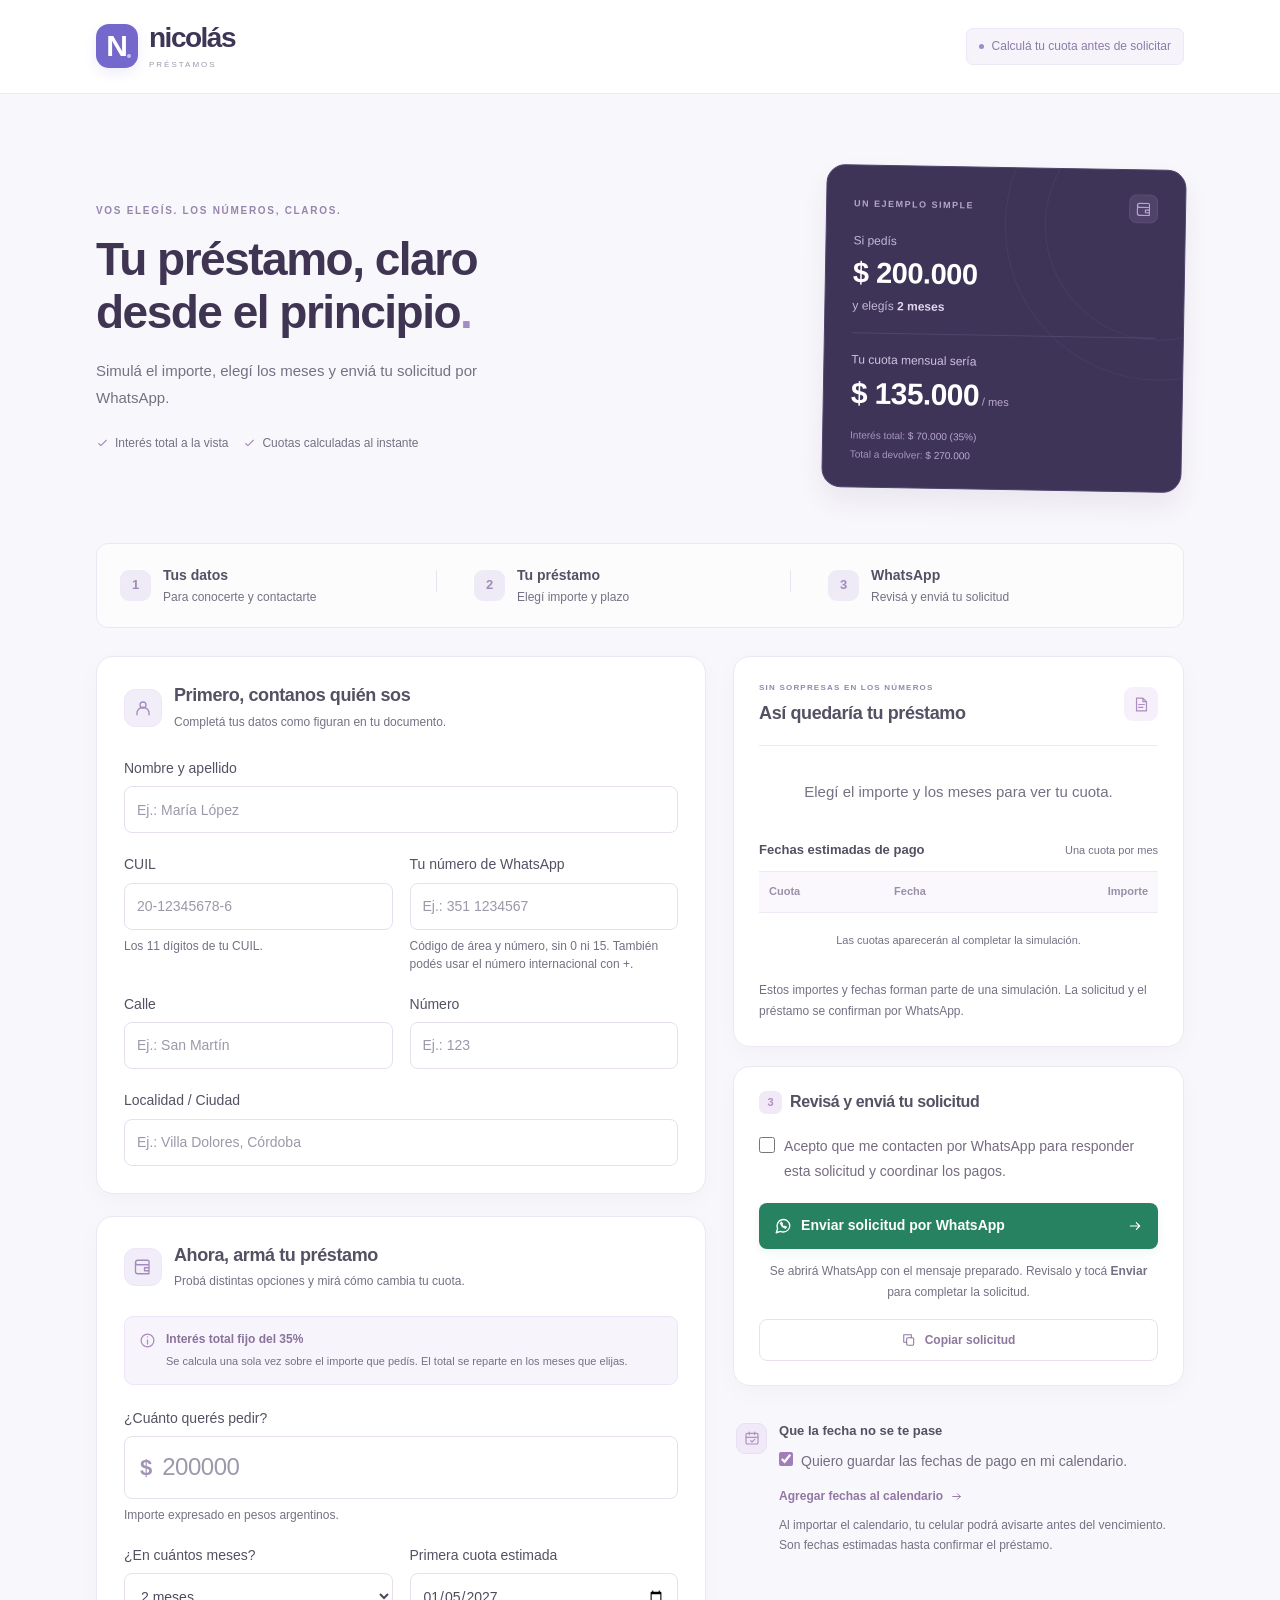
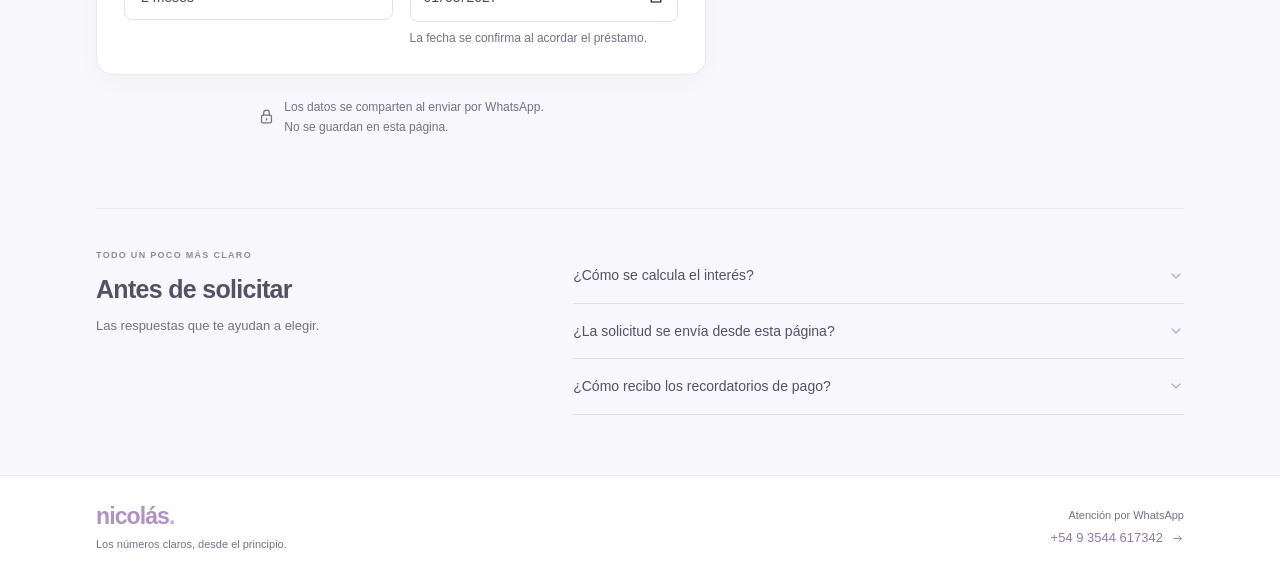
==== docs/index.html @ 1e7a9aac "Change client loan request interest to 35 percent total" ====
<!doctype html>
<html lang="es-AR">
<head>
  <meta charset="utf-8">
  <meta name="viewport" content="width=device-width, initial-scale=1">
  <meta name="theme-color" content="#282344">
  <meta name="description" content="Simulá tu préstamo con Nicolás. Conocé el importe de tus cuotas y prepará tu solicitud por WhatsApp.">
  <title>Solicitá tu préstamo · Nicolás</title>
  <link rel="icon" href="data:image/svg+xml,%3Csvg xmlns='http://www.w3.org/2000/svg' viewBox='0 0 64 64'%3E%3Crect width='64' height='64' rx='18' fill='%236960df'/%3E%3Ctext x='32' y='45' text-anchor='middle' font-family='Arial' font-size='43' font-weight='700' fill='white'%3EN%3C/text%3E%3C/svg%3E">
  <style data-loan-styles>
@charset "UTF-8";
:root{--ink:#302e44;--muted:#747184;--primary:#7266c7;--primary-dark:#6053b5;--purple-soft:#f0edf9;--border:#ebe8f1;--surface:#fff;--bg:#f8f7fb;--green:#278262;--green-dark:#1f7053;--green-soft:#eef7f2;--error:#b74c61;--radius:17px;--shadow:0 7px 24px #3f305207}
*{box-sizing:border-box}html{scroll-behavior:smooth}body{margin:0;color:var(--ink);background:var(--bg);font-family:Inter,-apple-system,BlinkMacSystemFont,"Segoe UI",sans-serif;font-size:15px;line-height:1.6;-webkit-font-smoothing:antialiased}button,input,select{font:inherit}a{color:inherit;text-decoration:none}button{cursor:pointer;color:inherit}button:disabled{cursor:not-allowed;opacity:.5}button,a,input,select{-webkit-tap-highlight-color:transparent}button:focus-visible,a:focus-visible,input:focus-visible,select:focus-visible,summary:focus-visible{outline:3px solid #a99ade;outline-offset:4px}input,select,button{outline:none}h1,h2,h3,p{margin:0}h1,h2,h3{line-height:1.3}svg.icon{width:20px;height:20px;fill:none;stroke:currentColor;stroke-width:1.75;stroke-linecap:round;stroke-linejoin:round;flex-shrink:0;vertical-align:middle}.icon-definitions{position:absolute;width:0;height:0;overflow:hidden}[hidden]{display:none!important}.skip-link{position:fixed;z-index:100;left:16px;top:-80px;background:#fff;border:1px solid var(--border);border-radius:9px;padding:11px 18px;box-shadow:var(--shadow)}.skip-link:focus{top:16px}
.site-header{border-bottom:1px solid #eeebf4;background:#fff}.header-inner{max-width:1160px;margin:auto;padding:23px 36px;display:flex;align-items:center;justify-content:space-between;gap:20px}.brand{display:flex;align-items:center;gap:11px}.brand-mark{display:grid;place-items:center;position:relative;width:42px;height:44px;background:#7568cc;border-radius:13px;font-size:30px;font-weight:750;line-height:1;color:#fff;letter-spacing:-2px;padding-right:2px;box-shadow:0 5px 12px #7568cc1f}.brand-mark>span{position:absolute;right:7px;bottom:10px;width:4px;height:4px;background:#c7c0f3;border-radius:50%}.brand-name{font-size:28px;font-weight:730;letter-spacing:-1.5px;line-height:1.1;color:#3e3656}.brand-name>span{display:block;font-size:8px;letter-spacing:2px;font-weight:500;color:#a096ae;margin-top:7px}.header-badge{display:flex;align-items:center;gap:8px;color:#8b7ca7;font-size:12px;padding:8px 12px;border-radius:7px;background:#f6f3fb;border:1px solid #eee8f6}.badge-dot{display:block;width:5px;height:5px;background:#a18bc6;border-radius:50%}.page-shell{max-width:1160px;padding:0 36px;margin:auto}.hero{display:grid;grid-template-columns:minmax(0,1.2fr) minmax(0,.8fr);align-items:center;gap:70px;padding:64px 0 48px}.eyebrow{display:block;font-size:10px;letter-spacing:1.7px;font-weight:650;color:#9685ad}.hero h1{font-size:43px;font-weight:650;line-height:1.15;letter-spacing:-1.5px;margin:14px 0 18px;color:#3f3553}.hero h1>span{color:#a48ac7}.hero-copy>p{font-size:15px;line-height:1.8;color:#8b7d98;max-width:430px}.hero-note{display:flex;flex-wrap:wrap;gap:15px;margin-top:23px}.hero-note>span{display:flex;align-items:center;gap:6px;font-size:11px;color:#9b8bab}.hero-note .icon{width:13px;height:13px;color:#a68cbb;stroke-width:2}.example-card{position:relative;overflow:hidden;isolation:isolate;background:#3d3458;border:1px solid #50436e;border-radius:19px;padding:24px 27px;color:#fff;box-shadow:0 14px 26px #4f386b14;transform:rotate(1deg)}.example-top{display:flex;justify-content:space-between;align-items:center;margin-bottom:13px}.example-label{font-size:9px;letter-spacing:1.5px;color:#b6a6cc;font-weight:550}.example-icon{display:grid;place-items:center;width:29px;height:29px;background:#6f5d8a5c;border:1px solid #a68db126;border-radius:8px;color:#b9a2d1}.example-icon .icon{width:16px;height:16px}.example-amount>span{display:block;font-size:12px;color:#c5b9d6}.example-amount>strong{display:block;font-size:29px;letter-spacing:-.5px;font-weight:600;line-height:1.3;margin:4px 0}.example-amount b{font-weight:550;color:#e2d7ed}.example-divider{height:1px;background:#b197ce2b;margin:17px 0}.example-result>span{font-size:12px;color:#d1c3df;display:block}.example-result>strong{display:block;font-size:30px;letter-spacing:-.6px;font-weight:650;line-height:1.4;margin:3px 0 13px}.example-result>strong>span{font-size:11px;font-weight:400;letter-spacing:0;color:#bca9d0}.example-bottom{display:flex;flex-direction:column;gap:3px;font-size:10px;color:#a995c0}.example-bottom b{font-weight:500;color:#baa7d0}.example-orbit{position:absolute;border:1px solid #9173af20;border-radius:50%;z-index:-1;width:230px;height:230px;right:-90px;top:-60px}.example-orbit.orbit-two{width:310px;height:310px;right:-130px;top:-100px}
.steps{padding:20px 23px;margin:0 0 28px;list-style:none;display:grid;grid-template-columns:repeat(3,minmax(0,1fr));gap:22px;border:1px solid var(--border);background:#ffffff9c;border-radius:12px}.steps>li{display:flex;align-items:center;gap:12px;position:relative}.step-number{display:grid;place-items:center;width:31px;height:31px;border-radius:9px;background:#eeebf6;color:#a18bb8;font-size:13px;font-weight:600;flex-shrink:0}.steps strong{display:block;font-size:13px;font-weight:550;color:#756581}.steps li>div>span{display:block;font-size:11px;color:#a799af;margin-top:2px}.steps>li:not(:last-child)::after{position:absolute;content:"";height:22px;width:1px;background:#e9e3ef;right:15px;top:6px}.request-layout{display:grid;grid-template-columns:minmax(0,1.15fr) minmax(0,.85fr);gap:27px;align-items:start}.form-column,.quote-column{min-width:0}.form-card,.quote-card,.send-card{background:#fff;border:1px solid var(--border);border-radius:var(--radius);padding:27px;box-shadow:var(--shadow)}.form-card{margin-bottom:22px}.card-header{display:flex;align-items:center;gap:12px;margin-bottom:25px}.section-icon{display:grid;place-items:center;width:38px;height:38px;background:#f2eef9;color:#a38bbb;border:1px solid #eee6f7;border-radius:11px;flex-shrink:0}.section-icon .icon{width:18px;height:18px}.card-header h2,.quote-heading h2,.send-heading h2{font-size:18px;font-weight:600;letter-spacing:-.4px;color:#635270}.card-header p{font-size:12px;color:#a08eac;margin-top:5px;line-height:1.6}.form-grid{display:grid;grid-template-columns:1fr 1fr;gap:20px 17px}.field{display:flex;flex-direction:column;gap:7px;min-width:0}.field-full{grid-column:1/-1}.field label{font-size:14px;font-weight:500;color:#776183}.field input:not([type=checkbox]),.field select{display:block;min-width:0;width:100%;min-height:47px;padding:11px 12px;border:1px solid #e8dfed;border-radius:8px;background:#fff;color:#65546f;font-size:14px;transition:box-shadow .15s,border-color .15s}.field input::placeholder{color:#b29bbf;font-weight:400}.field input:focus,.field select:focus{border-color:#b09bc9;box-shadow:0 0 0 3px #f5effb}.field small{font-size:11px;color:#ab94b9;line-height:1.5}.field input[type=date]{min-width:0;appearance:none;-webkit-appearance:none}.field input[type=date]::-webkit-date-and-time-value{text-align:left}.field select{padding-right:29px}.field-error{font-size:12px;line-height:1.5;color:var(--error)}.field-error:empty{display:none}.field.invalid input:not([type=checkbox]),.field.invalid select,.field.invalid .amount-input,input[aria-invalid=true]:not([type=checkbox]),select[aria-invalid=true]{border-color:#d48c9e;background:#fffcfd}.field.invalid .amount-input input{border-color:transparent}.rate-note{display:flex;gap:10px;padding:13px 14px;background:#f8f4fc;border:1px solid #eee4f7;border-radius:9px;margin-bottom:22px;color:#ac8cbe}.rate-note>.icon{width:17px;height:17px;margin-top:2px}.rate-note strong{display:block;font-size:12px;font-weight:600;color:#9a73b0}.rate-note p{font-size:11px;line-height:1.7;color:#ac8cbe;margin-top:3px}.amount-input{display:flex;align-items:center;border:1px solid #e8dfed;border-radius:8px;transition:border-color .15s,box-shadow .15s}.amount-input>span{font-size:22px;font-weight:550;color:#b095c1;padding-left:15px}.amount-input input:not([type=checkbox]){font-size:24px;font-weight:600;letter-spacing:-.5px;color:#916ba5;border:none;min-height:59px;padding-left:10px;background:transparent}.amount-input:focus-within{border-color:#b09bc9;box-shadow:0 0 0 3px #f5effb}.amount-input input:focus{box-shadow:none}.privacy-note{display:flex;justify-content:center;align-items:center;gap:9px;padding:0 14px;margin:7px 0 22px;color:#ae9ab9}.privacy-note>.icon{width:17px;height:17px}.privacy-note p{font-size:11px;line-height:1.7}.privacy-note strong{font-weight:500;color:#a28baf}
.quote-card{padding:25px;margin-bottom:19px}.quote-heading{display:flex;align-items:center;justify-content:space-between;gap:10px;padding-bottom:19px;border-bottom:1px solid #f0e9f5}.quote-heading .eyebrow{font-size:8px;letter-spacing:1.2px;margin-bottom:7px}.quote-heading h2{font-size:18px}.quote-icon{display:grid;place-items:center;width:34px;height:34px;background:#f5f0fa;color:#ad8dc2;border-radius:9px;flex-shrink:0}.quote-icon .icon{width:17px;height:17px}.calculator-result{margin:20px 0 24px}.summary-grid{display:grid;grid-template-columns:1fr 1fr;gap:15px 13px}.summary-item{min-width:0}.summary-item>span,.summary-item>small,.summary-item>dt{font-size:11px;color:#ad8fbe;display:block}.summary-item>strong,.summary-item>dd{font-size:19px;color:#8e68a5;font-weight:550;display:block;margin:4px 0 0;font-variant-numeric:tabular-nums;letter-spacing:-.3px;overflow-wrap:anywhere}.summary-total{display:flex;align-items:center;justify-content:space-between;gap:12px;padding-top:15px;margin-top:15px;border-top:1px solid #eee4f4;font-size:12px;color:#ac8dbd}.summary-total strong{font-size:20px;font-weight:600;color:#9069a7;white-space:nowrap}.installment-highlight{background:#efe8f8;border:1px solid #e7dcf2;padding:20px 18px;border-radius:11px;margin-top:18px;color:#a17ab7;text-align:center}.installment-highlight>span,.installment-highlight>small{display:block;font-size:12px;color:#a17ab7}.installment-highlight>strong{display:block;font-size:33px;line-height:1.3;letter-spacing:-1px;color:#8b60a5;margin:5px 0;font-weight:650;font-variant-numeric:tabular-nums;overflow-wrap:anywhere}.installment-highlight p{font-size:11px;color:#ad8bc1;line-height:1.7;margin-top:5px}.schedule-heading{display:flex;justify-content:space-between;align-items:center;gap:10px;margin:0 0 12px}.schedule-heading h3{font-size:12px;font-weight:550;color:#9d7ab0}.schedule-heading>span{font-size:10px;color:#b497c6;white-space:nowrap}.table-wrap{overflow-x:auto;width:100%;max-width:100%}table{width:100%;border-collapse:collapse;text-align:left;white-space:nowrap}th{font-size:10px;color:#b194c4;background:#faf7fd;font-weight:550;padding:11px 10px;border-top:1px solid #f0e8f7;border-bottom:1px solid #f0e8f7}td{font-size:12px;color:#a183b5;padding:12px 10px;border-bottom:1px solid #f1eaf8;font-variant-numeric:tabular-nums}td:last-child{font-weight:550}tbody tr:last-child td{border-bottom:0}.text-right{text-align:right}.empty-schedule{text-align:center;color:#b79dca;font-size:11px;white-space:normal;font-weight:400!important;line-height:1.7;padding:18px 10px}.note{font-size:11px;color:#b296c5;line-height:1.7}.schedule-note{margin-top:13px}.empty-result{text-align:center;padding:14px 10px;color:#b093c4}.empty-symbol{display:grid;place-items:center;width:42px;height:42px;background:#f8f2fc;color:#b294c5;margin:0 auto 11px;border-radius:12px}.empty-symbol .icon{width:19px;height:19px}.empty-result p{font-size:12px;max-width:220px;line-height:1.8;margin:auto}
.send-card{padding:24px 25px;margin-bottom:19px}.send-heading{display:flex;align-items:center;gap:8px;margin-bottom:20px}.send-heading h2{font-size:16px}.mini-step{display:grid;place-items:center;width:23px;height:23px;flex-shrink:0;border-radius:7px;background:#f1e9f8;color:#b28cc7;font-size:11px;font-weight:600}.checkbox-label{display:flex;align-items:flex-start;gap:9px;font-size:12px!important;font-weight:400!important;color:#a082b3!important;line-height:1.8;cursor:pointer}.checkbox-label input{width:16px;height:16px;min-width:16px;flex-shrink:0;accent-color:#a27dbb;margin:3px 0 0}.consent-field{margin-bottom:18px}.form-error{background:#fff1f4;border:1px solid #f0ceda;color:#b95d7b;border-radius:8px;padding:12px;font-size:12px;margin-bottom:15px;line-height:1.7}.btn{display:inline-flex;justify-content:center;align-items:center;gap:9px;min-height:46px;padding:11px 14px;border:1px solid transparent;border-radius:8px;font-size:13px;font-weight:600;line-height:1.5;transition:background .15s,border-color .15s,box-shadow .15s}.btn .icon{width:18px;height:18px;stroke-width:1.8}.btn-full{width:100%}.btn-whatsapp{background:var(--green);color:#fff;box-shadow:0 4px 10px #27826212}.btn-whatsapp:hover{background:var(--green-dark);box-shadow:0 5px 12px #27826225}.action-arrow{margin-left:auto;width:16px!important;height:16px!important}.btn-secondary{border-color:#e9dff1;background:#fff;color:#ad8ec1}.btn-secondary:hover{background:#faf5fd;border-color:#dac5e9}.copy-button{font-size:12px;min-height:39px;box-shadow:none}.copy-button .icon{width:14px;height:14px}.send-explanation{font-size:11px;color:#b196c3;line-height:1.8;text-align:center;margin:12px 5px 15px}.send-explanation strong{font-weight:550}.status-card{padding:13px 14px;background:#f1f7f3;color:#83a792;border:1px solid #e0ece4;border-radius:8px;font-size:12px;line-height:1.8;margin-top:16px}.status-card strong{font-weight:550;color:#648b74}.status-card p+p{margin-top:7px}.reminder-card{display:flex;align-items:flex-start;gap:12px;padding:18px 3px}.reminder-icon{display:grid;place-items:center;width:31px;height:31px;background:#f0e9f7;color:#af91c4;border:1px solid #e9def2;border-radius:9px;flex-shrink:0}.reminder-icon .icon{width:16px;height:16px}.reminder-content{min-width:0}.reminder-content h2{font-size:13px;font-weight:550;color:#a17cb4;margin-bottom:9px}.reminder-checkbox{font-size:11px!important;gap:8px}.reminder-checkbox input{width:14px;height:14px;min-width:14px;margin-top:3px}.calendar-button{display:flex;align-items:center;gap:7px;padding:0;border:0;background:transparent;color:#af86c4;font-size:11px;font-weight:550;margin:13px 0 9px;text-align:left}.calendar-button .icon{width:13px;height:13px}.calendar-button:hover{color:#9b70b6;text-decoration:underline;text-underline-offset:3px}.reminder-content .note{font-size:10px}
.faq{margin:49px 0 60px;padding-top:39px;border-top:1px solid #ede5f3;display:grid;grid-template-columns:minmax(0,.8fr) minmax(0,1.2fr);gap:70px}.faq-intro .eyebrow{font-size:9px;letter-spacing:1.3px}.faq-intro h2{font-size:25px;letter-spacing:-.7px;font-weight:600;color:#81638f;margin-top:10px}.faq-intro p{font-size:12px;color:#ae92bf;margin-top:11px}.faq-list details{border-bottom:1px solid #e9def1}.faq-list summary{list-style:none;display:flex;justify-content:space-between;gap:15px;align-items:center;padding:16px 0;font-size:13px;color:#a280b6;font-weight:500;cursor:pointer}.faq-list summary::-webkit-details-marker{display:none}.faq-list summary .icon{width:16px;height:16px;color:#bca0ce;transition:transform .2s}.faq-list details[open] summary .icon{transform:rotate(180deg)}.faq-list details>p{font-size:12px;color:#ae91c1;line-height:1.9;padding:0 22px 18px 0}.faq-list strong{font-weight:550;color:#a17bb7}.site-footer{background:#fff;border-top:1px solid #ede5f3}.footer-inner{max-width:1160px;padding:27px 36px;margin:auto;display:flex;align-items:center;justify-content:space-between;gap:20px}.footer-brand{font-size:23px;letter-spacing:-.9px;font-weight:650;color:#b091c4;line-height:1.2}.footer-brand>span{color:#c5add6}.footer-inner p{font-size:10px;color:#bfa7ce;margin-top:5px}.footer-contact{text-align:right}.footer-contact>span{display:block;font-size:10px;color:#c2aad1;margin-bottom:4px}.footer-contact>a{display:flex;justify-content:flex-end;align-items:center;gap:8px;font-size:12px;color:#b18fc5}.footer-contact .icon{width:13px;height:13px}.noscript-message{position:fixed;inset:auto 15px 15px;z-index:100;background:#fff;border:1px solid #e6d4ef;color:#9d72b4;border-radius:10px;padding:15px;text-align:center;font-size:14px}
/* Functional text uses a neutral palette and readable sizes. */
.hero-copy>p,.hero-note>span,.steps li>div>span,.card-header p,.field small,.rate-note p,.privacy-note,.privacy-note strong,.summary-item>span,.summary-item>small,.summary-item>dt,.summary-total,.installment-highlight>span,.installment-highlight>small,.installment-highlight p,.schedule-heading>span,.empty-schedule,.note,.empty-result,.send-explanation,.reminder-content .note,.faq-intro p,.faq-list details>p,.footer-inner p,.footer-contact>span{color:var(--muted)}.field label,.steps strong,.card-header h2,.quote-heading h2,.send-heading h2,.schedule-heading h3,.reminder-content h2,.faq-intro h2,.faq-list summary{color:#555063}.field input:not([type=checkbox]),.field select{color:#4e495c}.field input::placeholder{color:#9d98aa}.rate-note strong{color:#89729c}.checkbox-label{font-size:13px!important;color:#756c81!important}.reminder-checkbox{font-size:12px!important}.amount-input>span{color:#a294b5}.amount-input input:not([type=checkbox]){color:#7f6798}.summary-item>strong,.summary-item>dd,.summary-total strong{color:#71617e}.installment-highlight>strong{color:#75608c}.btn-secondary{color:#8d789e}.calendar-button{font-size:12px;color:#9277a6}.empty-result p,.note,.send-explanation,.field small,.privacy-note p,.reminder-content .note{font-size:12px}.schedule-heading h3{font-size:13px}.schedule-heading>span{font-size:11px}th{font-size:11px;color:#9990a8}td{font-size:13px;color:#81748f}.faq-list summary{font-size:14px}.faq-list details>p{font-size:13px}.faq-intro p{font-size:13px}.hero-note>span{font-size:12px}.steps strong{font-size:14px}.steps li>div>span{font-size:12px}.header-badge{font-size:12px}.footer-inner p,.footer-contact>span{font-size:11px}.footer-contact>a{font-size:13px;color:#927ba5}.status-card{color:#547763}.status-card strong{color:#41694f}
@media(min-width:1250px){.hero{padding-top:73px;padding-bottom:53px}.hero h1{font-size:46px}.example-card{max-width:360px;justify-self:end;width:100%}.quote-column{position:sticky;top:24px}}
@media(max-width:1000px){.header-inner,.page-shell,.footer-inner{padding-left:28px;padding-right:28px}.hero{gap:36px;padding-top:49px}.hero h1{font-size:37px}.hero-copy>p{font-size:14px}.hero-note{gap:9px 13px}.hero-note>span{font-size:11px}.example-card{padding:23px}.example-result>strong{font-size:28px}.steps{padding:18px 20px;gap:17px}.steps>li{gap:10px}.steps>li:not(:last-child)::after{right:4px}.steps li>div>span{font-size:10px}.steps strong{font-size:13px}.request-layout{gap:21px;grid-template-columns:minmax(0,1.05fr) minmax(0,.95fr)}.form-card,.quote-card,.send-card{padding:23px}.card-header{gap:10px}.card-header h2{font-size:17px}.card-header p{font-size:11px}.section-icon{width:34px;height:34px;border-radius:10px}.form-grid{gap:18px 14px}.field label{font-size:13px}.field input:not([type=checkbox]),.field select{font-size:13px}.card-header{margin-bottom:22px}.quote-heading h2{font-size:17px}.quote-heading .eyebrow{font-size:7px}.quote-icon{width:29px;height:29px}.summary-item>strong,.summary-item>dd{font-size:17px}.installment-highlight>strong{font-size:30px}.send-heading h2{font-size:15px}.btn-whatsapp{font-size:12px;gap:7px}.btn-whatsapp>.icon{width:17px;height:17px}.schedule-heading{flex-wrap:wrap;gap:3px}.faq{gap:40px}.faq-intro h2{font-size:24px}}
@media(max-width:760px){.header-inner,.page-shell,.footer-inner{padding-left:23px;padding-right:23px}.header-inner{padding-top:19px;padding-bottom:19px}.header-badge{font-size:10px;padding:7px 9px;max-width:210px;line-height:1.6}.brand-mark{width:37px;height:39px;font-size:26px;border-radius:11px}.brand-name{font-size:26px}.brand-name>span{font-size:7px}.hero{gap:27px;padding:38px 0 33px;grid-template-columns:minmax(0,1fr) minmax(0,.85fr)}.eyebrow{font-size:9px;letter-spacing:1.1px}.hero h1{font-size:32px;letter-spacing:-1px}.hero-copy>p{font-size:13px}.hero-note{margin-top:17px}.hero-note>span{font-size:10px}.example-card{padding:20px}.example-label{font-size:8px}.example-amount>strong{font-size:25px}.example-result>strong{font-size:25px}.example-bottom{font-size:9px}.steps{gap:16px;padding:16px}.steps>li{gap:8px}.steps strong{font-size:12px}.steps li>div>span{font-size:9px}.steps>li:not(:last-child)::after{right:0}.step-number{width:26px;height:27px;border-radius:8px;font-size:12px}.request-layout{grid-template-columns:1fr;gap:7px}.form-card,.quote-card,.send-card{padding:26px}.form-grid{gap:20px}.card-header h2{font-size:19px}.card-header p{font-size:12px}.field label{font-size:14px}.field input:not([type=checkbox]),.field select{font-size:15px;min-height:48px}.section-icon{width:38px;height:38px}.quote-heading h2{font-size:20px}.quote-heading .eyebrow{font-size:9px}.quote-icon{width:35px;height:35px}.summary-item>span,.summary-item>small,.summary-item>dt{font-size:12px}.summary-item>strong,.summary-item>dd{font-size:23px}.summary-total{font-size:13px}.summary-total strong{font-size:23px}.installment-highlight>strong{font-size:38px}.installment-highlight>span,.installment-highlight>small{font-size:13px}.calculator-result{margin-top:23px}.schedule-heading{justify-content:space-between;flex-wrap:nowrap}.schedule-heading h3{font-size:14px}.schedule-heading>span{font-size:12px}th{font-size:12px;padding:12px}td{font-size:14px;padding:13px 12px}.send-heading h2{font-size:18px}.mini-step{width:27px;height:27px;font-size:12px}.checkbox-label{font-size:14px!important}.checkbox-label input{width:18px;height:18px;min-width:18px;margin-top:4px}.btn-whatsapp{font-size:15px;min-height:50px;padding:12px 16px}.btn-whatsapp>.icon{width:20px;height:20px}.send-explanation{font-size:13px;max-width:420px;margin-left:auto;margin-right:auto}.copy-button{font-size:13px;min-height:43px}.reminder-card{padding:18px 4px}.reminder-icon{width:36px;height:36px}.reminder-icon .icon{width:19px;height:19px}.reminder-content h2{font-size:15px}.reminder-checkbox{font-size:13px!important}.reminder-checkbox input{width:16px;height:16px;min-width:16px}.calendar-button{font-size:13px}.reminder-content .note{font-size:12px;max-width:440px}.faq{gap:30px;margin-top:35px;padding-top:30px}.faq-intro h2{font-size:23px}.faq-intro p{font-size:12px}.faq-list summary{font-size:13px}.faq-list details>p{font-size:12px}.footer-brand{font-size:23px}.footer-contact>a{font-size:12px}}
@media(max-width:560px){.header-inner,.page-shell,.footer-inner{padding-left:20px;padding-right:20px}.header-badge{max-width:158px;font-size:10px;padding:6px 8px;gap:6px}.brand{gap:9px}.brand-name{font-size:25px}.brand-mark{width:36px;height:38px}.hero{display:block;padding:32px 0 28px}.hero h1{font-size:35px;line-height:1.14;letter-spacing:-1.1px;margin-top:12px;margin-bottom:15px}.hero-copy>p{font-size:14px;line-height:1.8;max-width:360px}.hero-note{gap:10px 14px;margin-top:17px}.hero-note>span{font-size:11px}.example-card{transform:none;margin-top:24px;padding:20px 22px;display:grid;grid-template-columns:1fr 1fr;gap:0 17px;border-radius:15px}.example-top{grid-column:1/-1;margin-bottom:12px}.example-icon{width:25px;height:25px}.example-icon .icon{width:14px;height:14px}.example-label{font-size:9px;letter-spacing:1.1px}.example-amount{grid-column:1;grid-row:2;padding-right:10px;border-right:1px solid #b197ce2b}.example-amount>strong{font-size:25px;letter-spacing:-.6px}.example-amount>span{font-size:11px}.example-divider{display:none}.example-result{grid-column:2;grid-row:2;align-self:center}.example-result>span{font-size:11px}.example-result>strong{font-size:26px;line-height:1.4;margin:5px 0}.example-result>strong>span{display:block;font-size:10px;line-height:1.2;margin-top:2px}.example-bottom{grid-column:1/-1;display:flex;flex-direction:row;flex-wrap:wrap;justify-content:space-between;gap:4px 10px;margin-top:16px;border-top:1px solid #b197ce2b;padding-top:11px;font-size:9px}.steps{gap:10px;padding:16px 12px;margin-bottom:22px;border-radius:10px}.steps>li{gap:7px}.steps li>div>span{display:none}.steps strong{font-size:12px}.step-number{width:24px;height:24px;font-size:11px;border-radius:7px}.steps>li:not(:last-child)::after{height:17px;right:0;top:4px}.form-card,.quote-card,.send-card{padding:23px 21px;border-radius:15px}.card-header{gap:10px;margin-bottom:22px}.card-header h2{font-size:18px;letter-spacing:-.5px}.card-header p{font-size:12px;line-height:1.6}.section-icon{width:33px;height:33px;border-radius:9px}.section-icon .icon{width:17px;height:17px}.form-grid{grid-template-columns:1fr;gap:18px}.field-full{grid-column:auto}.field input:not([type=checkbox]),.field select{min-height:48px;font-size:16px}.field small{font-size:12px}.rate-note{padding:13px 12px;margin-bottom:21px;gap:8px}.rate-note strong{font-size:13px}.rate-note p{font-size:12px;line-height:1.7}.rate-note>.icon{width:16px;height:16px}.amount-input input:not([type=checkbox]){font-size:29px;min-height:62px}.amount-input>span{font-size:24px}.privacy-note{padding:0 4px;margin-bottom:19px}.privacy-note p{font-size:11px}.privacy-note>.icon{width:16px;height:16px}.quote-heading{padding-bottom:18px}.quote-heading h2{font-size:19px;letter-spacing:-.5px}.quote-heading .eyebrow{font-size:8px;letter-spacing:1px}.quote-icon{width:30px;height:30px}.quote-icon .icon{width:16px;height:16px}.summary-item>strong,.summary-item>dd{font-size:22px}.summary-grid{gap:17px 12px}.summary-total strong{font-size:22px}.installment-highlight{padding:18px 15px}.installment-highlight>strong{font-size:36px}.installment-highlight p{font-size:12px}.schedule-heading h3{font-size:13px}.schedule-heading>span{font-size:11px}th{font-size:11px;padding:11px 8px}td{font-size:13px;padding:12px 8px}.schedule-note{font-size:12px;line-height:1.8}.send-card{padding:23px 21px}.send-heading h2{font-size:17px;letter-spacing:-.4px}.mini-step{width:25px;height:25px;font-size:11px}.checkbox-label{font-size:13px!important;line-height:1.8}.checkbox-label input{width:17px;height:17px;min-width:17px;margin-top:4px}.btn-whatsapp{font-size:13px;min-height:51px;gap:7px;padding:12px}.btn-whatsapp>.icon{width:19px;height:19px}.action-arrow{width:14px!important;height:14px!important}.send-explanation{font-size:12px;line-height:1.9;margin-top:12px;margin-bottom:16px}.copy-button{font-size:12px;min-height:42px}.reminder-content h2{font-size:14px}.reminder-checkbox{font-size:12px!important}.reminder-checkbox input{width:15px;height:15px;min-width:15px}.calendar-button{font-size:12px;line-height:1.6}.reminder-icon{width:32px;height:32px;border-radius:9px}.reminder-icon .icon{width:17px;height:17px}.reminder-card{gap:10px;padding:16px 2px}.reminder-content .note{font-size:11px}.faq{grid-template-columns:1fr;gap:14px;margin:27px 0 38px;padding-top:27px}.faq-intro .eyebrow{font-size:9px}.faq-intro h2{font-size:24px;margin-top:8px}.faq-intro p{font-size:12px;margin-top:7px}.faq-list summary{font-size:14px;padding:17px 0}.faq-list details>p{font-size:13px;line-height:1.9;padding-right:5px}.footer-inner{padding-top:22px;padding-bottom:23px;align-items:flex-start;gap:15px}.footer-brand{font-size:22px}.footer-inner p{font-size:10px;max-width:150px}.footer-contact>span{font-size:10px}.footer-contact>a{font-size:11px;gap:4px}.footer-contact .icon{width:12px;height:12px}.status-card{font-size:12px}}
@media(max-width:370px){.header-inner,.page-shell,.footer-inner{padding-left:16px;padding-right:16px}.header-badge{max-width:135px;font-size:9px}.brand-name{font-size:23px}.brand-mark{width:33px;height:35px;font-size:25px}.hero h1{font-size:32px}.hero-copy>p{font-size:13px}.hero-note{gap:9px}.hero-note>span{font-size:10px}.example-card{padding:18px 20px;gap:0 15px}.example-amount>strong{font-size:23px}.example-result>strong{font-size:24px}.steps{gap:8px;padding-left:10px;padding-right:10px}.steps strong{font-size:11px}.step-number{width:22px;height:22px;font-size:10px}.form-card,.quote-card,.send-card{padding:22px 18px}.card-header h2{font-size:17px}.card-header p{font-size:11px}.quote-heading h2{font-size:18px}.quote-heading .eyebrow{font-size:7px}.summary-item>strong,.summary-item>dd{font-size:21px}.summary-total strong{font-size:21px}.installment-highlight>strong{font-size:33px}.btn-whatsapp{font-size:12px;padding:12px 10px;gap:6px}.btn-whatsapp>.icon{width:17px;height:17px}.footer-contact>a{font-size:10px}.schedule-heading h3{font-size:12px}.schedule-heading>span{font-size:10px}}
@media(prefers-reduced-motion:reduce){*,*::before,*::after{animation:none!important;transition:none!important;scroll-behavior:auto!important}}
@media print{body{background:#fff}.site-header,.hero,.steps,.form-column,.send-card,.reminder-card,.faq,.site-footer{display:none}.request-layout{display:block}.page-shell{padding:0}.quote-card{border:0;box-shadow:none}.quote-column{position:static}.quote-heading .eyebrow{display:none}}

/* Keep form labels readable at every screen size. */
.field label{font-size:14px}.checkbox-label,.reminder-checkbox{font-size:14px!important}.btn-whatsapp{font-size:14px}

#copy-fallback{display:grid;gap:9px;width:100%;min-width:0;margin-top:16px;padding:15px;border:1px solid #e8deef;border-radius:9px;background:#faf7fc}#copy-fallback label,#copy-fallback .label{display:block;font-size:13px;line-height:1.7;font-weight:550;color:#71637f}#copy-fallback-text{display:block;width:100%;max-width:100%;min-width:0;min-height:180px;padding:12px;border:1px solid #dfd3e9;border-radius:7px;background:#fff;color:#665d73;font:inherit;font-size:12px;line-height:1.7;white-space:pre-wrap;overflow-wrap:anywhere;resize:vertical}#copy-fallback-text:focus-visible{outline:3px solid #a99ade;outline-offset:3px}#copy-fallback p{font-size:12px;line-height:1.7;color:var(--muted)}

</style>


  <meta http-equiv="Content-Security-Policy" content="default-src 'none'; style-src 'unsafe-inline'; script-src 'unsafe-inline'; img-src data:; connect-src 'none'; base-uri 'none'; form-action 'none'">
</head>
<body>
  <a class="skip-link" href="#request-form">Ir al formulario</a>
  <svg class="icon-definitions" xmlns="http://www.w3.org/2000/svg" aria-hidden="true"><defs>
    <symbol id="icon-arrow" viewBox="0 0 24 24"><path d="M5 12h14m-5-5 5 5-5 5"/></symbol>
    <symbol id="icon-check" viewBox="0 0 24 24"><path d="m5 12 4 4L19 6"/></symbol>
    <symbol id="icon-user" viewBox="0 0 24 24"><circle cx="12" cy="8" r="4"/><path d="M4 21v-2a8 8 0 0 1 16 0v2"/></symbol>
    <symbol id="icon-wallet" viewBox="0 0 24 24"><path d="M20 8V5a2 2 0 0 0-2-2H5a3 3 0 0 0 0 6h15v12H5a3 3 0 0 1-3-3V6m18 7h-6v4h6"/></symbol>
    <symbol id="icon-chat" viewBox="0 0 24 24"><path d="M21 11.5a8.5 8.5 0 0 1-8.5 8.5 9.4 9.4 0 0 1-4-.9L3 21l1.8-5.5a8.5 8.5 0 1 1 16.2-4Z"/><path d="M8.5 8.5c1.2 3.2 3 5 6.5 6.5l1.5-1.5-2.2-1.2-1 1c-1.2-.8-2.2-1.8-3-3l1-1L10 7Z"/></symbol>
    <symbol id="icon-calendar" viewBox="0 0 24 24"><rect x="3" y="5" width="18" height="16" rx="2"/><path d="M16 3v4M8 3v4M3 11h18m-11 5 2 2 4-4"/></symbol>
    <symbol id="icon-copy" viewBox="0 0 24 24"><rect x="8" y="8" width="12" height="13" rx="2"/><path d="M16 8V3H3v13h5"/></symbol>
    <symbol id="icon-lock" viewBox="0 0 24 24"><rect x="5" y="10" width="14" height="11" rx="2"/><path d="M8 10V7a4 4 0 0 1 8 0v3m-4 5v2"/></symbol>
    <symbol id="icon-chevron" viewBox="0 0 24 24"><path d="m6 9 6 6 6-6"/></symbol>
    <symbol id="icon-info" viewBox="0 0 24 24"><circle cx="12" cy="12" r="9"/><path d="M12 11v6m0-10h.01"/></symbol>
    <symbol id="icon-document" viewBox="0 0 24 24"><path d="M14 3H5v18h14V8l-5-5Zm0 0v5h5M8 12h8m-8 4h6"/></symbol>
  </defs></svg>

  <header class="site-header">
    <div class="header-inner">
      <a class="brand" href="#" aria-label="Nicolás, inicio"><span class="brand-mark">N<span></span></span><span class="brand-name">nicolás<span>PRÉSTAMOS</span></span></a>
      <span class="header-badge"><span class="badge-dot"></span>Calculá tu cuota antes de solicitar</span>
    </div>
  </header>

  <main class="page-shell">
    <section class="hero" aria-labelledby="hero-title">
      <div class="hero-copy"><span class="eyebrow">VOS ELEGÍS. LOS NÚMEROS, CLAROS.</span><h1 id="hero-title">Tu préstamo, claro<br>desde el principio<span>.</span></h1><p>Simulá el importe, elegí los meses y enviá tu solicitud por WhatsApp.</p><div class="hero-note"><span><svg class="icon"><use href="#icon-check"/></svg>Interés total a la vista</span><span><svg class="icon"><use href="#icon-check"/></svg>Cuotas calculadas al instante</span></div></div>
      <aside class="example-card" aria-label="Ejemplo de un préstamo de 200.000 pesos en dos meses"><div class="example-top"><span class="example-label">UN EJEMPLO SIMPLE</span><span class="example-icon"><svg class="icon"><use href="#icon-wallet"/></svg></span></div><div class="example-amount"><span>Si pedís</span><strong>$ 200.000</strong><span>y elegís <b>2 meses</b></span></div><div class="example-divider"></div><div class="example-result"><span>Tu cuota mensual sería</span><strong>$ 135.000<span> / mes</span></strong></div><div class="example-bottom"><span>Interés total: <b>$ 70.000 (35%)</b></span><span>Total a devolver: <b>$ 270.000</b></span></div><span class="example-orbit orbit-one" aria-hidden="true"></span><span class="example-orbit orbit-two" aria-hidden="true"></span></aside>
    </section>

    <ol class="steps" aria-label="Cómo solicitar tu préstamo"><li><span class="step-number">1</span><div><strong>Tus datos</strong><span>Para conocerte y contactarte</span></div></li><li><span class="step-number">2</span><div><strong>Tu préstamo</strong><span>Elegí importe y plazo</span></div></li><li><span class="step-number">3</span><div><strong>WhatsApp</strong><span>Revisá y enviá tu solicitud</span></div></li></ol>

    <form id="request-form" novalidate>
      <div class="request-layout">
        <div class="form-column">
          <section class="form-card" aria-labelledby="personal-title">
            <div class="card-header"><span class="section-icon"><svg class="icon"><use href="#icon-user"/></svg></span><div><h2 id="personal-title">Primero, contanos quién sos</h2><p>Completá tus datos como figuran en tu documento.</p></div></div>
            <div class="form-grid">
              <div class="field field-full"><label for="full_name">Nombre y apellido</label><input id="full_name" name="full_name" type="text" required autocomplete="name" maxlength="160" placeholder="Ej.: María López" aria-describedby="error-full_name"><span class="field-error" id="error-full_name"></span></div>
              <div class="field"><label for="cuil">CUIL</label><input id="cuil" name="cuil" type="text" inputmode="numeric" required autocomplete="off" maxlength="13" placeholder="20-12345678-6" aria-describedby="cuil-help error-cuil"><small id="cuil-help">Los 11 dígitos de tu CUIL.</small><span class="field-error" id="error-cuil"></span></div>
              <div class="field"><label for="client_whatsapp">Tu número de WhatsApp</label><input id="client_whatsapp" name="client_whatsapp" type="tel" inputmode="tel" required autocomplete="tel" maxlength="30" placeholder="Ej.: 351 1234567" aria-describedby="whatsapp-help error-client_whatsapp"><small id="whatsapp-help">Código de área y número, sin 0 ni 15. También podés usar el número internacional con +.</small><span class="field-error" id="error-client_whatsapp"></span></div>
              <div class="field street-field"><label for="address_street">Calle</label><input id="address_street" name="address_street" type="text" required autocomplete="address-line1" maxlength="160" placeholder="Ej.: San Martín" aria-describedby="error-address_street"><span class="field-error" id="error-address_street"></span></div>
              <div class="field number-field"><label for="address_number">Número</label><input id="address_number" name="address_number" type="text" required autocomplete="address-line2" maxlength="40" placeholder="Ej.: 123" aria-describedby="error-address_number"><span class="field-error" id="error-address_number"></span></div>
              <div class="field field-full"><label for="locality">Localidad / Ciudad</label><input id="locality" name="locality" type="text" required autocomplete="address-level2" maxlength="120" placeholder="Ej.: Villa Dolores, Córdoba" aria-describedby="error-locality"><span class="field-error" id="error-locality"></span></div>
            </div>
          </section>

          <section class="form-card" aria-labelledby="loan-title">
            <div class="card-header"><span class="section-icon"><svg class="icon"><use href="#icon-wallet"/></svg></span><div><h2 id="loan-title">Ahora, armá tu préstamo</h2><p>Probá distintas opciones y mirá cómo cambia tu cuota.</p></div></div>
            <div class="rate-note"><svg class="icon"><use href="#icon-info"/></svg><div><strong>Interés total fijo del 35%</strong><p>Se calcula una sola vez sobre el importe que pedís. El total se reparte en los meses que elijas.</p></div></div>
            <div class="form-grid">
              <div class="field field-full"><label for="principal">¿Cuánto querés pedir?</label><div class="amount-input"><span aria-hidden="true">$</span><input id="principal" name="principal" type="number" inputmode="decimal" min="0.01" max="1000000000" step="0.01" required placeholder="200000" aria-describedby="principal-help error-principal"></div><small id="principal-help">Importe expresado en pesos argentinos.</small><span class="field-error" id="error-principal"></span></div>
              <div class="field"><label for="term_months">¿En cuántos meses?</label><select id="term_months" name="term_months" required aria-describedby="error-term_months"><option value="1">1 mes</option><option value="2" selected>2 meses</option><option value="3">3 meses</option><option value="4">4 meses</option><option value="5">5 meses</option><option value="6">6 meses</option><option value="7">7 meses</option><option value="8">8 meses</option><option value="9">9 meses</option><option value="10">10 meses</option><option value="11">11 meses</option><option value="12">12 meses</option><option value="13">13 meses</option><option value="14">14 meses</option><option value="15">15 meses</option><option value="16">16 meses</option><option value="17">17 meses</option><option value="18">18 meses</option><option value="19">19 meses</option><option value="20">20 meses</option><option value="21">21 meses</option><option value="22">22 meses</option><option value="23">23 meses</option><option value="24">24 meses</option></select><span class="field-error" id="error-term_months"></span></div>
              <div class="field"><label for="first_due_date">Primera cuota estimada</label><input id="first_due_date" name="first_due_date" type="date" required aria-describedby="date-help error-first_due_date"><small id="date-help">La fecha se confirma al acordar el préstamo.</small><span class="field-error" id="error-first_due_date"></span></div>
            </div>
          </section>

          <div class="privacy-note"><svg class="icon"><use href="#icon-lock"/></svg><p>Los datos se comparten al enviar por WhatsApp.<br><strong>No se guardan en esta página.</strong></p></div>
        </div>

        <aside class="quote-column" aria-label="Tu simulación y envío de la solicitud">
          <section class="quote-card" aria-labelledby="quote-title">
            <div class="quote-heading"><div><span class="eyebrow">SIN SORPRESAS EN LOS NÚMEROS</span><h2 id="quote-title">Así quedaría tu préstamo</h2></div><span class="quote-icon"><svg class="icon"><use href="#icon-document"/></svg></span></div>
            <div id="calculator-result" class="calculator-result" aria-live="polite" aria-atomic="true"><div class="empty-result"><span class="empty-symbol"><svg class="icon"><use href="#icon-wallet"/></svg></span><p>Elegí el importe y los meses para ver tu cuota.</p></div></div>
            <div class="schedule-heading"><h3>Fechas estimadas de pago</h3><span>Una cuota por mes</span></div>
            <div class="table-wrap"><table><thead><tr><th>Cuota</th><th>Fecha</th><th class="text-right">Importe</th></tr></thead><tbody id="installments-body"><tr><td colspan="3" class="empty-schedule">Las cuotas aparecerán al completar la simulación.</td></tr></tbody></table></div>
            <p class="note schedule-note">Estos importes y fechas forman parte de una simulación. La solicitud y el préstamo se confirman por WhatsApp.</p>
          </section>

          <section class="send-card" aria-labelledby="send-title">
            <div class="send-heading"><span class="mini-step">3</span><h2 id="send-title">Revisá y enviá tu solicitud</h2></div>
            <div class="field consent-field"><label class="checkbox-label" for="contact_consent"><input id="contact_consent" name="contact_consent" type="checkbox" required aria-describedby="error-contact_consent"><span>Acepto que me contacten por WhatsApp para responder esta solicitud y coordinar los pagos.</span></label><span class="field-error" id="error-contact_consent"></span></div>
            <p id="form-error" class="form-error" role="alert" hidden></p>
            <button id="send-request" class="btn btn-whatsapp btn-full" type="submit"><svg class="icon"><use href="#icon-chat"/></svg>Enviar solicitud por WhatsApp<svg class="icon action-arrow"><use href="#icon-arrow"/></svg></button>
            <p class="send-explanation">Se abrirá WhatsApp con el mensaje preparado. Revisalo y tocá <strong>Enviar</strong> para completar la solicitud.</p>
            <button id="copy-request" class="btn btn-secondary btn-full copy-button" type="button"><svg class="icon"><use href="#icon-copy"/></svg>Copiar solicitud</button>
            <div id="send-status" class="status-card" role="status" aria-live="polite" hidden></div>
          </section>

          <section class="reminder-card" aria-labelledby="reminder-title"><span class="reminder-icon"><svg class="icon"><use href="#icon-calendar"/></svg></span><div class="reminder-content"><h2 id="reminder-title">Que la fecha no se te pase</h2><label class="checkbox-label reminder-checkbox" for="remind_me"><input id="remind_me" name="remind_me" type="checkbox" checked><span>Quiero guardar las fechas de pago en mi calendario.</span></label><button id="download-reminders" class="calendar-button" type="button">Agregar fechas al calendario <svg class="icon"><use href="#icon-arrow"/></svg></button><p class="note">Al importar el calendario, tu celular podrá avisarte antes del vencimiento. Son fechas estimadas hasta confirmar el préstamo.</p></div></section>
        </aside>
      </div>
    </form>

    <section class="faq" aria-labelledby="faq-title"><div class="faq-intro"><span class="eyebrow">TODO UN POCO MÁS CLARO</span><h2 id="faq-title">Antes de solicitar</h2><p>Las respuestas que te ayudan a elegir.</p></div><div class="faq-list"><details><summary>¿Cómo se calcula el interés?<svg class="icon"><use href="#icon-chevron"/></svg></summary><p>El interés es del <strong>35% total sobre el importe solicitado</strong>. Por ejemplo, si pedís $ 200.000, el interés total es $ 70.000 y el total a devolver es $ 270.000. Si elegís 2 meses, son 2 cuotas de $ 135.000. Cambiar los meses distribuye el mismo total entre más o menos cuotas.</p></details><details><summary>¿La solicitud se envía desde esta página?<svg class="icon"><use href="#icon-chevron"/></svg></summary><p>Al tocar “Enviar solicitud por WhatsApp”, se abre un mensaje con tus datos y la simulación. Revisalo y tocá <strong>Enviar en WhatsApp</strong>. Preparar el mensaje no envía la solicitud ni confirma el préstamo.</p></details><details><summary>¿Cómo recibo los recordatorios de pago?<svg class="icon"><use href="#icon-chevron"/></svg></summary><p>Podés descargar las fechas e importarlas en el calendario de tu celular. Tu calendario podrá mostrarte avisos según su configuración. Esta página no envía recordatorios automáticos por WhatsApp. Las fechas son estimadas hasta confirmar el préstamo.</p></details></div></section>
  </main>

  <footer class="site-footer"><div class="footer-inner"><div><span class="footer-brand">nicolás<span>.</span></span><p>Los números claros, desde el principio.</p></div><div class="footer-contact"><span>Atención por WhatsApp</span><a href="https://wa.me/5493544617342" target="_blank" rel="noopener noreferrer">+54 9 3544 617342<svg class="icon"><use href="#icon-arrow"/></svg></a></div></div></footer>
  <noscript><div class="noscript-message">Activá JavaScript para calcular tus cuotas y preparar la solicitud por WhatsApp.</div></noscript>
<script data-loan-source="loan-core.js">
/* Cálculo y validación de solicitudes. Funciones puras: sin almacenamiento ni red. */
(function (root, factory) {
  "use strict";
  const core = factory();
  if (typeof module === "object" && module.exports) module.exports = core;
  if (root) root.LoanRequestCore = core;
})(typeof window !== "undefined" ? window : typeof globalThis !== "undefined" ? globalThis : null, function () {
  "use strict";

  const INTEREST_PERCENT = 35;
  const MAX_PRINCIPAL_CENTS = 100000000000;
  const MAX_TERM_MONTHS = 24;
  const CUIL_PREFIXES = new Set(["20", "23", "24", "27"]);
  const CUIL_WEIGHTS = [5, 4, 3, 2, 7, 6, 5, 4, 3, 2];

  function fail(message) { throw new Error(message); }
  function integer(value, minimum, maximum, label) {
    if (!Number.isSafeInteger(value) || value < minimum || value > maximum) fail(`${label} debe ser un número entero entre ${minimum} y ${maximum}.`);
    return value;
  }
  function daysInMonth(year, month) {
    const date = new Date(0);
    date.setUTCFullYear(year, month, 0);
    date.setUTCHours(12, 0, 0, 0);
    return date.getUTCDate();
  }
  function dateParts(value) {
    if (typeof value !== "string" || !/^\d{4}-\d{2}-\d{2}$/.test(value)) fail("La fecha debe tener formato AAAA-MM-DD.");
    const year = Number(value.slice(0, 4)), month = Number(value.slice(5, 7)), day = Number(value.slice(8, 10));
    if (year < 1 || year > 9999 || month < 1 || month > 12 || day < 1 || day > daysInMonth(year, month)) fail("Ingresá una fecha que exista en el calendario.");
    return { year, month, day };
  }

  /** Calendar addition, retaining the original day or an explicitly supplied anchor. */
  function addMonths(value, months, anchor) {
    const source = dateParts(value);
    integer(months, -120000, 120000, "La cantidad de meses");
    const day = anchor === undefined ? source.day : integer(anchor, 1, 31, "El día de vencimiento");
    const monthIndex = source.year * 12 + source.month - 1 + months;
    const year = Math.floor(monthIndex / 12), month = monthIndex - year * 12 + 1;
    if (year < 1 || year > 9999) fail("Los vencimientos superan el rango de fechas permitido.");
    const resultDay = Math.min(day, daysInMonth(year, month));
    return `${String(year).padStart(4, "0")}-${String(month).padStart(2, "0")}-${String(resultDay).padStart(2, "0")}`;
  }

  /** One total charge of 35%; the term only distributes that fixed total. */
  function calculate(input) {
    if (!input || typeof input !== "object" || Array.isArray(input)) fail("Completá los datos del préstamo.");
    const principal = integer(input.principal_cents, 1, MAX_PRINCIPAL_CENTS, "El capital en centavos");
    const months = integer(input.term_months, 1, MAX_TERM_MONTHS, "El plazo en meses");
    const firstDate = dateParts(input.first_due_date);
    const anchor = input.due_anchor_day === undefined ? firstDate.day : integer(input.due_anchor_day, 1, 31, "El día de vencimiento");
    if (addMonths(input.first_due_date, 0, anchor) !== input.first_due_date) fail("El día de vencimiento no coincide con la primera fecha elegida.");
    // Round half up to one cent before distributing the total; no monthly compounding.
    const interest = Number((BigInt(principal) * BigInt(INTEREST_PERCENT) + 50n) / 100n);
    const total = principal + interest;
    const regular = Math.floor(total / months), last = total - regular * (months - 1);
    const installments = Array.from({ length: months }, (_, index) => ({
      number: index + 1,
      due_date: addMonths(input.first_due_date, index, anchor),
      amount_cents: index === months - 1 ? last : regular,
    }));
    return {
      principal_cents: principal,
      interest_cents: interest,
      total_cents: total,
      term_months: months,
      installments,
      regular_installment_cents: regular,
      last_installment_cents: last,
      interest_percent: INTEREST_PERCENT,
    };
  }

  /** Decimal text without thousands separators. Dot or comma may separate cents. */
  function parseMoney(value) {
    if (typeof value !== "string") fail("Ingresá el importe con números, sin separadores de miles.");
    const cleaned = value.trim();
    if (!/^\d+(?:[.,]\d{1,2})?$/.test(cleaned)) fail("Ingresá un importe válido, sin separadores de miles y con hasta dos decimales.");
    const parts = cleaned.replace(",", ".").split(".");
    // Cap input length before BigInt parsing; leading zeros are otherwise harmless.
    const whole = parts[0].replace(/^0+(?=\d)/, "");
    if (whole.length > 14) fail("El importe supera el máximo permitido.");
    const cents = BigInt(whole) * 100n + BigInt((parts[1] || "").padEnd(2, "0"));
    if (cents > BigInt(Number.MAX_SAFE_INTEGER)) fail("El importe supera el máximo permitido.");
    return Number(cents);
  }

  /** Format check only: this cannot prove that ANSES issued the number or verify identity. */
  function validateCuil(value) {
    const invalid = (message, normalized = "") => ({ valid: false, normalized, message });
    if (typeof value !== "string" || !/^[\d\s-]+$/.test(value)) return invalid("Ingresá tu CUIL con números, espacios o guiones.");
    const normalized = value.replace(/[\s-]/g, "");
    if (!/^\d{11}$/.test(normalized)) return invalid("El CUIL debe contener 11 dígitos.", normalized);
    if (!CUIL_PREFIXES.has(normalized.slice(0, 2))) return invalid("Ingresá un CUIL de persona con prefijo 20, 23, 24 o 27.", normalized);
    let sum = 0;
    for (let index = 0; index < CUIL_WEIGHTS.length; index++) sum += Number(normalized[index]) * CUIL_WEIGHTS[index];
    // A remainder of 1 has no valid decimal check digit. In particular, do not map 10 to 9.
    const digit = Number(normalized[10]);
    if ((sum + digit) % 11 !== 0) return invalid("Revisá tu CUIL: el dígito verificador no coincide.", normalized);
    return { valid: true, normalized, message: "" };
  }

  /**
   * Return digits suitable for a wa.me URL, preserving the entered country code.
   * International '+' is required, except an unambiguous full Argentine 54/549 number.
   * Local ten-digit numbers and the domestic '0'/'15' prefixes are never guessed.
   */
  function normalizePhone(value) {
    const invalid = message => ({ valid: false, international: "", message });
    if (typeof value !== "string" || !/^\+?[\d\s().-]+$/.test(value.trim())) return invalid("Ingresá un teléfono con código de país, por ejemplo +54 9 11 1234 5678.");
    const source = value.trim(), international = source.replace(/[\s().-]/g, "").replace(/^\+/, "");
    if (!/^[1-9]\d{7,14}$/.test(international)) return invalid("El teléfono debe tener entre 8 y 15 dígitos e incluir el código de país, sin el 0 inicial.");
    const explicitCountry = source.startsWith("+");
    const completeArgentina = /^54\d{10}$/.test(international) || /^549\d{10}$/.test(international);
    if (!explicitCountry && !completeArgentina) return invalid("Incluí el código de país precedido por +. Para un celular argentino: +54 9, código de área y número, sin 0 ni 15.");
    if (international.startsWith("54") && !completeArgentina) return invalid("Revisá el teléfono argentino: +54, código de área y número; para celulares, +54 9 seguido de 10 dígitos, sin 0 ni 15.");
    return { valid: true, international, message: "" };
  }

  return Object.freeze({ calculate, addMonths, parseMoney, validateCuil, normalizePhone, parseArgentinaPhone: normalizePhone, INTEREST_PERCENT, MAX_PRINCIPAL_CENTS, MAX_TERM_MONTHS });
});

</script>
<script data-loan-source="app.js">
/* Página del cliente. Los datos del formulario solo viven en esta pestaña. */
(function () {
  "use strict";
  const OWNER_WHATSAPP = "5493544617342";
  const core = window.LoanRequestCore;
  const form = document.getElementById("request-form");
  const field = name => form.elements.namedItem(name);
  const result = document.getElementById("calculator-result");
  const schedule = document.getElementById("installments-body");
  const status = document.getElementById("send-status");
  const errorSummary = document.getElementById("form-error");
  const currency = new Intl.NumberFormat("es-AR", { style: "currency", currency: "ARS", minimumFractionDigits: 2, maximumFractionDigits: 2 });
  const dateFormatter = new Intl.DateTimeFormat("es-AR", { day: "2-digit", month: "2-digit", year: "numeric", timeZone: "UTC" });
  const loanFields = new Set(["principal", "term_months", "first_due_date"]);
  let automaticFirstDate = true;
  let calendarKey = "", calendarId = "";

  function element(tag, text, className) {
    const node = document.createElement(tag);
    if (text !== undefined) node.textContent = text;
    if (className) node.className = className;
    return node;
  }
  function money(cents) { return currency.format(cents / 100); }
  function displayDate(iso) { return dateFormatter.format(new Date(iso + "T12:00:00Z")); }
  function todayArgentina() {
    const parts = new Intl.DateTimeFormat("en", { timeZone: "America/Argentina/Buenos_Aires", year: "numeric", month: "2-digit", day: "2-digit" }).formatToParts(new Date());
    const part = name => parts.find(item => item.type === name).value;
    return `${part("year")}-${part("month")}-${part("day")}`;
  }
  function nextDay(iso) {
    const date = new Date(iso + "T12:00:00Z");
    date.setUTCDate(date.getUTCDate() + 1);
    return date.toISOString().slice(0, 10);
  }
  const initialToday = todayArgentina();
  const originalDay = Number(initialToday.slice(8));
  field("first_due_date").value = core.addMonths(initialToday, 1);
  field("first_due_date").min = nextDay(initialToday);

  function cleanText(value) { return value.trim().replace(/[\u0000-\u001f\u007f]/g, " ").replace(/\s+/g, " "); }
  function phoneFromForm(value) {
    const trimmed = value.trim();
    if (/^[\d\s().-]+$/.test(trimmed)) {
      const digits = trimmed.replace(/\D/g, "");
      if (/^[1-9]\d{9}$/.test(digits)) return core.normalizePhone("+549" + digits);
    }
    return core.normalizePhone(trimmed);
  }
  function clearFieldError(name) {
    const input = field(name);
    if (!input) return;
    input.removeAttribute("aria-invalid");
    input.closest(".field")?.classList.remove("invalid");
    const note = document.getElementById("error-" + name);
    if (note) note.textContent = "";
  }
  function showErrors(errors) {
    form.querySelectorAll("[name]").forEach(input => clearFieldError(input.name));
    for (const [name, message] of Object.entries(errors)) {
      const input = field(name);
      input.setAttribute("aria-invalid", "true");
      input.closest(".field")?.classList.add("invalid");
      const note = document.getElementById("error-" + name);
      if (note) note.textContent = message;
    }
    const names = Object.keys(errors);
    errorSummary.hidden = names.length === 0;
    errorSummary.textContent = names.length ? "Revisá los campos marcados para continuar." : "";
    if (names.length) field(names[0]).focus();
  }
  function clearFeedback() {
    status.replaceChildren(); status.hidden = true;
    document.getElementById("copy-fallback")?.remove();
    errorSummary.hidden = true;
  }
  function feedback(text) { status.textContent = text; status.hidden = false; }

  function readLoan() {
    const errors = {};
    let principal = 0;
    try {
      principal = core.parseMoney(field("principal").value);
      if (principal < 1) errors.principal = "Ingresá un importe mayor que cero.";
      else if (principal > core.MAX_PRINCIPAL_CENTS) errors.principal = "El importe supera el máximo que admite la calculadora ($1.000.000.000).";
    } catch (_) { errors.principal = "Ingresá el importe en pesos, sin separadores de miles y con hasta 2 decimales."; }
    const months = Number(field("term_months").value);
    if (!Number.isInteger(months) || months < 1 || months > core.MAX_TERM_MONTHS) errors.term_months = "Elegí un plazo entre 1 y 24 meses.";
    const date = field("first_due_date").value;
    field("first_due_date").min = nextDay(todayArgentina());
    try {
      core.addMonths(date, 0);
      if (date <= todayArgentina()) errors.first_due_date = "Elegí una fecha de primera cuota posterior a hoy.";
    } catch (_) { errors.first_due_date = "Elegí una fecha válida para la primera cuota."; }
    if (Object.keys(errors).length) return { errors, quote: null };
    try {
      return { errors, quote: core.calculate({ principal_cents: principal, term_months: months, first_due_date: date,
        ...(automaticFirstDate ? { due_anchor_day: originalDay } : {}) }) };
    } catch (error) { return { errors: { first_due_date: error.message }, quote: null }; }
  }
  function renderCalculator() {
    const { quote, errors } = readLoan();
    result.replaceChildren(); schedule.replaceChildren();
    if (!quote) {
      result.append(element("p", field("principal").value ? Object.values(errors)[0] : "Elegí el importe y los meses para ver tu cuota.", "empty-result"));
      const row = element("tr"), cell = element("td", "Las cuotas aparecerán al completar la simulación.", "empty-schedule");
      cell.colSpan = 3; row.append(cell); schedule.append(row); return;
    }
    const summary = element("div", undefined, "summary-grid");
    for (const [label, value] of [["Importe que pedís", quote.principal_cents], [`Interés total · ${quote.interest_percent}%`, quote.interest_cents]]) {
      const item = element("div", undefined, "summary-item");
      item.append(element("span", label), element("strong", money(value))); summary.append(item);
    }
    const total = element("div", undefined, "summary-total");
    total.append(element("span", "Total a devolver"), element("strong", money(quote.total_cents)));
    const highlight = element("div", undefined, "installment-highlight");
    const equal = quote.regular_installment_cents === quote.last_installment_cents;
    highlight.append(element("span", quote.term_months === 1 ? "Tu única cuota" : equal ? `Cada cuota · ${quote.term_months} meses` : "Cuota mensual"),
      element("strong", money(quote.term_months === 1 ? quote.total_cents : quote.regular_installment_cents)));
    highlight.append(element("p", equal || quote.term_months === 1 ? `${quote.term_months} ${quote.term_months === 1 ? "pago" : "pagos"} en total. El interés se aplica una sola vez.` : `La última cuota es de ${money(quote.last_installment_cents)} por el ajuste de centavos.`));
    result.append(summary, total, highlight);
    for (const item of quote.installments) {
      const row = element("tr");
      row.append(element("td", `${item.number} de ${quote.term_months}`), element("td", displayDate(item.due_date)), element("td", money(item.amount_cents), "text-right")); schedule.append(row);
    }
  }
  function application() {
    const { quote, errors } = readLoan();
    const values = {};
    for (const name of ["full_name", "address_street", "address_number", "locality"]) values[name] = cleanText(field(name).value);
    if (values.full_name.length < 3 || values.full_name.split(" ").length < 2) errors.full_name = "Ingresá tu nombre y apellido completos.";
    for (const [name, label] of [["address_street", "la calle de tu domicilio"], ["address_number", "el número de tu domicilio (o S/N)"], ["locality", "tu localidad o ciudad"]]) {
      if (!values[name]) errors[name] = `Ingresá ${label}.`;
    }
    const cuil = core.validateCuil(field("cuil").value);
    if (!cuil.valid) errors.cuil = cuil.message;
    const phone = phoneFromForm(field("client_whatsapp").value);
    if (!phone.valid) errors.client_whatsapp = "Revisá tu WhatsApp: código de área y número sin 0 ni 15, o el número internacional con +.";
    if (!field("contact_consent").checked) errors.contact_consent = "Marcá la casilla si aceptás que te contacten por esta solicitud y sus pagos.";
    showErrors(errors);
    if (Object.keys(errors).length) return null;
    return { ...values, cuil: cuil.normalized, client_whatsapp: phone.international, quote, remind_me: field("remind_me").checked };
  }
  function messageFor(data) {
    const q = data.quote;
    return ["SOLICITUD DE PRÉSTAMO · NICOLÁS", "", "DATOS DEL CLIENTE",
      `Nombre y apellido: ${data.full_name}`, `CUIL: ${data.cuil}`,
      `Domicilio: ${data.address_street} ${data.address_number}`, `Localidad / Ciudad: ${data.locality}`,
      `Mi WhatsApp: +${data.client_whatsapp}`, "", "SIMULACIÓN EN PESOS ARGENTINOS",
      `Capital solicitado: ${money(q.principal_cents)}`, `Interés: ${q.interest_percent}% TOTAL sobre el capital, aplicado una sola vez (${money(q.interest_cents)}).`,
      `Total a devolver: ${money(q.total_cents)}`, `Plazo: ${q.term_months} ${q.term_months === 1 ? "mes" : "meses"}`, "", "CUOTAS Y FECHAS ESTIMADAS",
      ...q.installments.map(item => `${item.number}/${q.term_months} · ${displayDate(item.due_date)} · ${money(item.amount_cents)}`), "",
      `Acepto contacto por WhatsApp para esta solicitud y la coordinación de pagos: SÍ.`,
      `Contacto para coordinar pagos y recordatorios: +${data.client_whatsapp}`,
      `Deseo guardar recordatorios en mi calendario: ${data.remind_me ? "SÍ" : "NO"}.`,
      "Los avisos del calendario requieren importar el archivo y activar sus notificaciones; no son avisos automáticos por WhatsApp.",
      "", `Fecha de solicitud: ${displayDate(todayArgentina())}`,
      "Solicitud sujeta a evaluación y aprobación. Importes y fechas estimados hasta confirmar el préstamo."].join("\n");
  }

  form.addEventListener("submit", event => {
    event.preventDefault(); clearFeedback();
    const data = application(); if (!data) return;
    const url = `https://wa.me/${OWNER_WHATSAPP}?text=${encodeURIComponent(messageFor(data))}`;
    window.open(url, "_blank", "noopener,noreferrer");
    feedback("WhatsApp se abre con tu solicitud preparada. Revisá el mensaje y tocá Enviar para completarla. Si no se abrió, usá Copiar solicitud y pegala en el chat con +54 9 3544 617342.");
  });
  document.getElementById("copy-request").addEventListener("click", async () => {
    clearFeedback();
    const data = application(); if (!data) return;
    const text = messageFor(data);
    try {
      if (!navigator.clipboard?.writeText) throw new Error("No clipboard");
      await navigator.clipboard.writeText(text);
      feedback("Solicitud copiada. Pegala en el chat de WhatsApp con +54 9 3544 617342, revisala y tocá Enviar.");
    } catch (_) {
      const panel = element("div"); panel.id = "copy-fallback";
      const label = element("label", "Copiá este texto y pegalo en WhatsApp:"); label.htmlFor = "copy-fallback-text";
      const area = element("textarea"); area.id = "copy-fallback-text"; area.readOnly = true; area.value = text;
      panel.append(label, area); status.after(panel); area.focus(); area.select();
      feedback("El navegador no permitió copiar automáticamente. Seleccioná y copiá el texto que aparece debajo.");
    }
  });

  // RFC 5545: fold lines at 75 UTF-8 octets without splitting a Unicode character.
  function calendarLine(value) {
    const encoder = new TextEncoder(); let line = "", bytes = 0; const lines = [];
    for (const character of value) {
      const size = encoder.encode(character).length;
      if (bytes + size > 75) { lines.push(line); line = " "; bytes = 1; }
      line += character; bytes += size;
    }
    lines.push(line); return lines.join("\r\n");
  }
  function calendarText(value) { return value.replace(/\\/g, "\\\\").replace(/\r?\n/g, "\\n").replace(/;/g, "\\;").replace(/,/g, "\\,"); }
  function calendarFor(quote) {
    const key = JSON.stringify(quote);
    if (key !== calendarKey) {
      calendarKey = key;
      calendarId = typeof crypto.randomUUID === "function" ? crypto.randomUUID() : `${Date.now()}-${Math.random().toString(36).slice(2)}`;
    }
    const stamp = new Date().toISOString().replace(/[-:]/g, "").replace(/\.\d{3}/, "");
    const lines = ["BEGIN:VCALENDAR", "VERSION:2.0", "PRODID:-//Nicolas//Solicitud de prestamo//ES", "CALSCALE:GREGORIAN", "METHOD:PUBLISH",
      "X-WR-CALNAME:Cuotas estimadas - Nicolás"];
    for (const item of quote.installments) {
      const title = `Cuota ${item.number}/${quote.term_months} estimada · ${money(item.amount_cents)} · Nicolás`;
      const description = `Vencimiento propuesto, sujeto a aprobación. Importe: ${money(item.amount_cents)}. Confirmá las fechas por WhatsApp con +${OWNER_WHATSAPP} antes de pagar. Si cambian, eliminá estos eventos e importá el calendario actualizado. Los avisos dependen de la configuración y los permisos de tu calendario.`;
      lines.push("BEGIN:VEVENT", `UID:${calendarId}-${item.number}@nicolas-solicitud`, `DTSTAMP:${stamp}`,
        `DTSTART:${item.due_date.replace(/-/g, "")}T120000Z`, "DURATION:PT15M", "STATUS:TENTATIVE", "TRANSP:TRANSPARENT",
        "SUMMARY:" + calendarText(title), "DESCRIPTION:" + calendarText(description));
      for (const trigger of ["-P1D", "PT0M"]) lines.push("BEGIN:VALARM", `TRIGGER:${trigger}`, "ACTION:DISPLAY", "DESCRIPTION:" + calendarText(title), "END:VALARM");
      lines.push("END:VEVENT");
    }
    lines.push("END:VCALENDAR"); return lines.map(calendarLine).join("\r\n") + "\r\n";
  }
  document.getElementById("download-reminders").addEventListener("click", () => {
    clearFeedback();
    const { quote, errors } = readLoan(); showErrors(errors); if (!quote) return;
    if (!field("remind_me").checked) { feedback("Marcá “Quiero guardar las fechas de pago en mi calendario” para descargar los recordatorios."); field("remind_me").focus(); return; }
    const blob = new Blob([calendarFor(quote)], { type: "text/calendar;charset=utf-8" });
    const url = URL.createObjectURL(blob), link = element("a"); link.href = url; link.download = "fechas-de-pago.ics";
    document.body.append(link); link.click(); link.remove(); setTimeout(() => URL.revokeObjectURL(url), 30000);
    feedback("Calendario descargado. Abrí el archivo fechas-de-pago.ics e importalo en tu calendario. Incluye avisos un día antes y el día de cada cuota, a las 09:00 de Argentina. Activá las notificaciones en tu calendario. Las fechas son estimadas hasta confirmar el préstamo; si cambian, eliminá estos eventos y descargalos de nuevo.");
  });
  function onEdit(event) {
    const name = event.target.name;
    if (!name) return;
    clearFeedback(); clearFieldError(name);
    if (name === "first_due_date") automaticFirstDate = false;
    if (loanFields.has(name)) renderCalculator();
  }
  form.addEventListener("input", onEdit);
  form.addEventListener("change", onEdit);
  renderCalculator();
})();

</script>
</body>
</html>
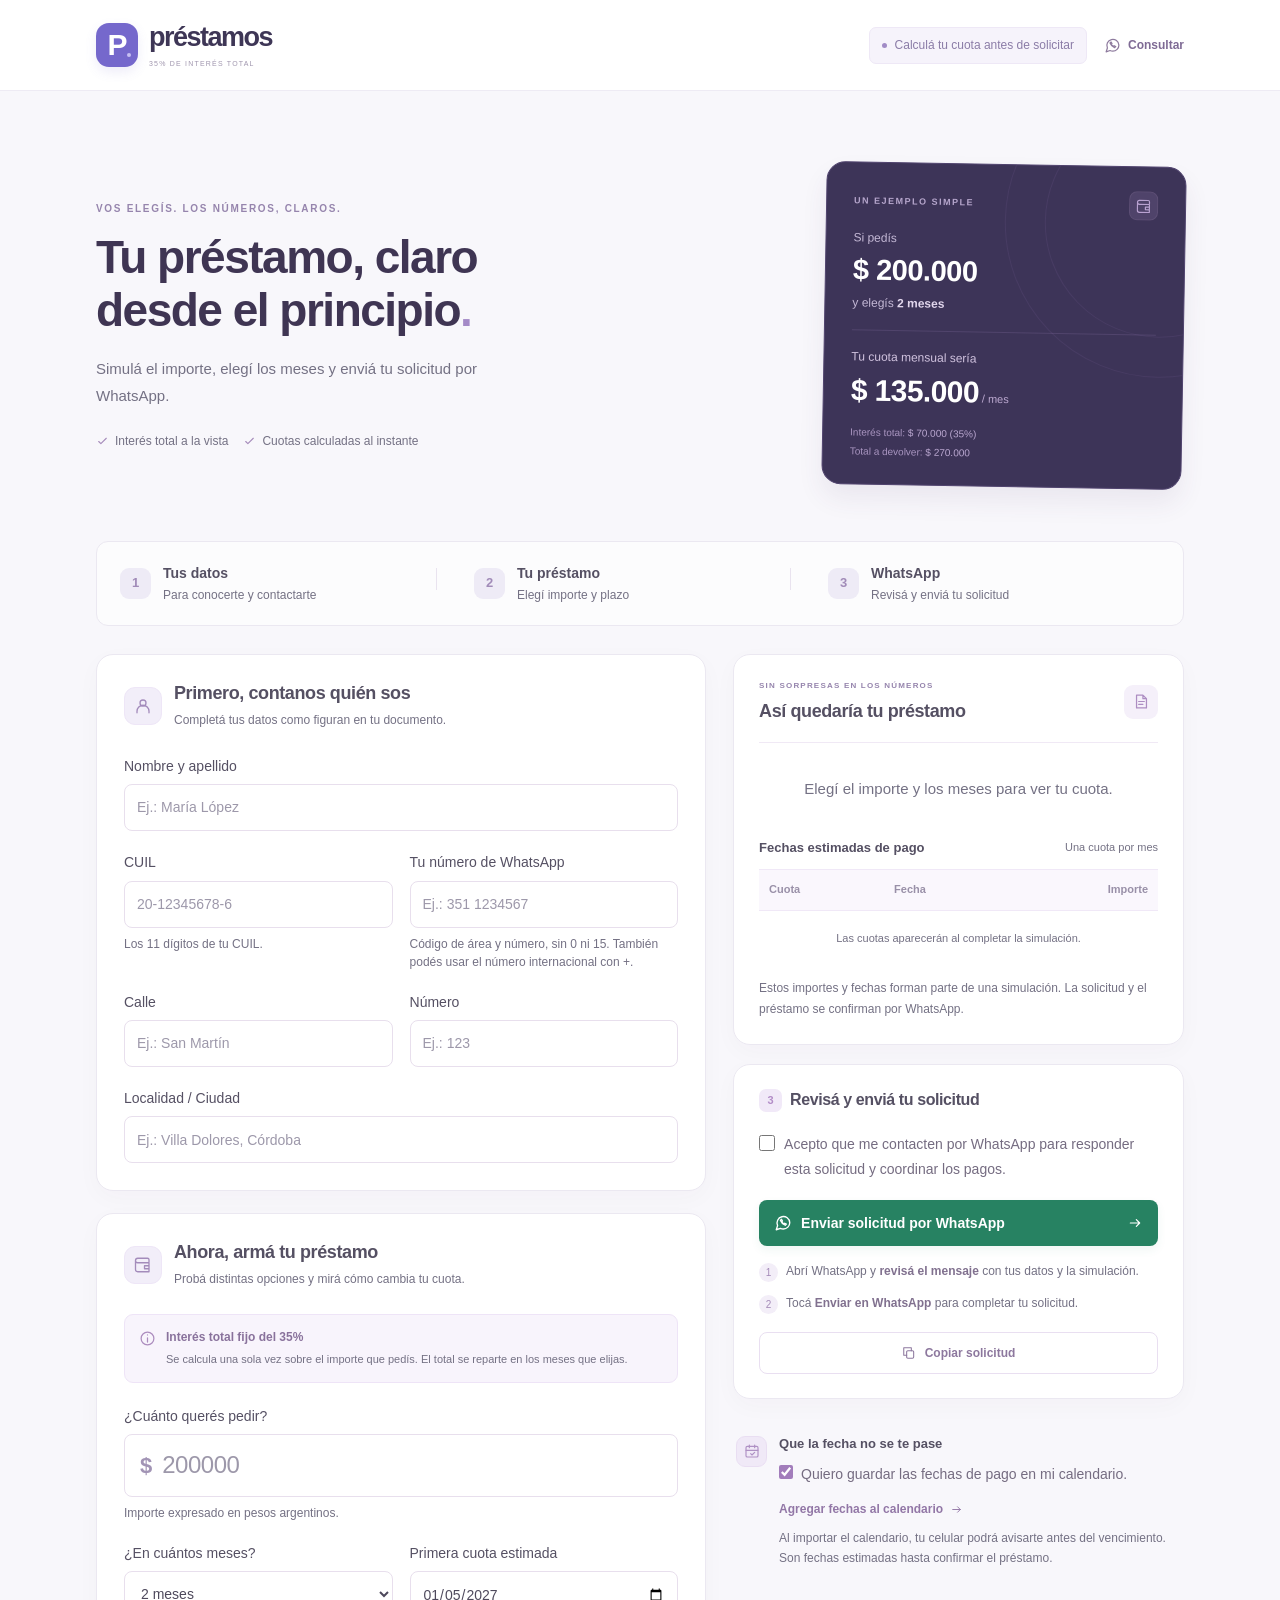
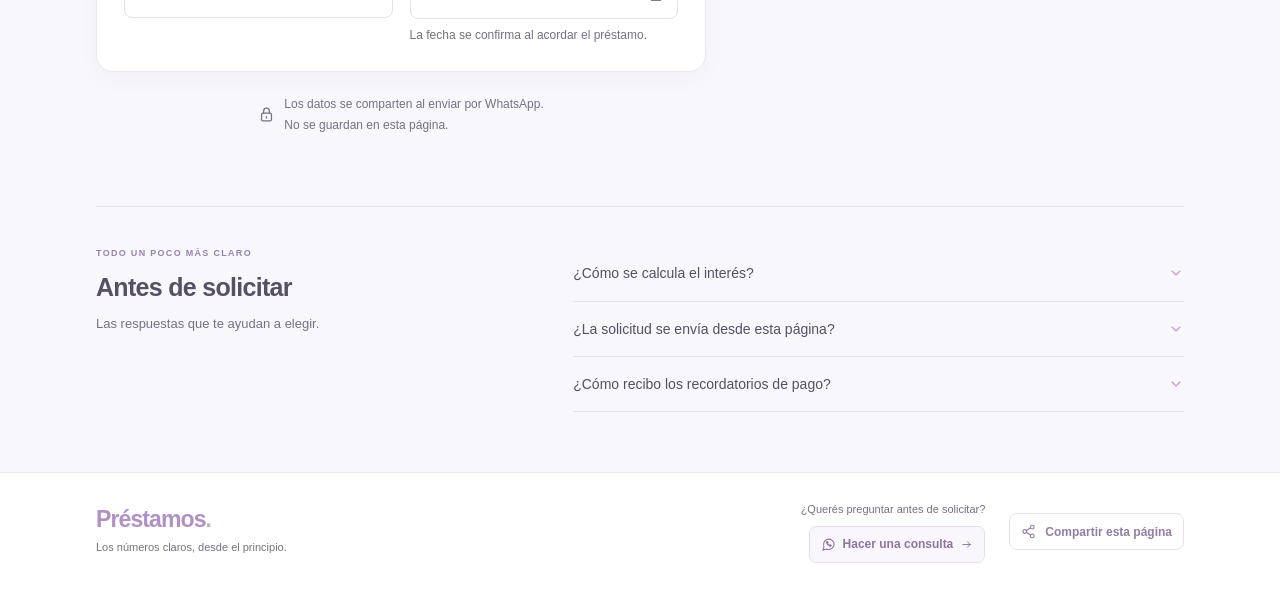
==== commit f47da460: "Brand customer page as Prestamos and improve WhatsApp and page sharing" ====
--- a/docs/index.html
+++ b/docs/index.html
@@ -4,9 +4,9 @@
   <meta charset="utf-8">
   <meta name="viewport" content="width=device-width, initial-scale=1">
   <meta name="theme-color" content="#282344">
-  <meta name="description" content="Simulá tu préstamo con Nicolás. Conocé el importe de tus cuotas y prepará tu solicitud por WhatsApp.">
-  <title>Solicitá tu préstamo · Nicolás</title>
-  <link rel="icon" href="data:image/svg+xml,%3Csvg xmlns='http://www.w3.org/2000/svg' viewBox='0 0 64 64'%3E%3Crect width='64' height='64' rx='18' fill='%236960df'/%3E%3Ctext x='32' y='45' text-anchor='middle' font-family='Arial' font-size='43' font-weight='700' fill='white'%3EN%3C/text%3E%3C/svg%3E">
+  <meta name="description" content="Simulá tu préstamo. Conocé el importe de tus cuotas y prepará tu solicitud por WhatsApp.">
+  <title>Préstamos | Solicitá tu préstamo</title>
+  <link rel="icon" href="data:image/svg+xml,%3Csvg xmlns='http://www.w3.org/2000/svg' viewBox='0 0 64 64'%3E%3Crect width='64' height='64' rx='18' fill='%236960df'/%3E%3Ctext x='32' y='45' text-anchor='middle' font-family='Arial' font-size='43' font-weight='700' fill='white'%3EP%3C/text%3E%3C/svg%3E">
   <style data-loan-styles>
 @charset "UTF-8";
 :root{--ink:#302e44;--muted:#747184;--primary:#7266c7;--primary-dark:#6053b5;--purple-soft:#f0edf9;--border:#ebe8f1;--surface:#fff;--bg:#f8f7fb;--green:#278262;--green-dark:#1f7053;--green-soft:#eef7f2;--error:#b74c61;--radius:17px;--shadow:0 7px 24px #3f305207}
@@ -31,6 +31,17 @@
 
 #copy-fallback{display:grid;gap:9px;width:100%;min-width:0;margin-top:16px;padding:15px;border:1px solid #e8deef;border-radius:9px;background:#faf7fc}#copy-fallback label,#copy-fallback .label{display:block;font-size:13px;line-height:1.7;font-weight:550;color:#71637f}#copy-fallback-text{display:block;width:100%;max-width:100%;min-width:0;min-height:180px;padding:12px;border:1px solid #dfd3e9;border-radius:7px;background:#fff;color:#665d73;font:inherit;font-size:12px;line-height:1.7;white-space:pre-wrap;overflow-wrap:anywhere;resize:vertical}#copy-fallback-text:focus-visible{outline:3px solid #a99ade;outline-offset:3px}#copy-fallback p{font-size:12px;line-height:1.7;color:var(--muted)}
 
+/* Direct questions and sharing stay separate from the loan application. */
+.header-actions{display:flex;align-items:center;justify-content:flex-end;gap:17px}.header-consult{display:inline-flex;align-items:center;gap:7px;color:#7f6b95;font-size:12px;font-weight:550;white-space:nowrap;padding:8px 0}.header-consult .icon{width:17px;height:17px;color:#8e7b9e}.header-consult:hover{color:var(--primary-dark);text-decoration:underline;text-underline-offset:3px}.brand-name{font-size:27px}.brand-name>span{font-size:7px;letter-spacing:1.2px}.brand-mark{padding-right:0;letter-spacing:-1px}.send-steps{display:grid;gap:10px;list-style:none;margin:15px 0 17px;padding:0;text-align:left}.send-steps>li{display:flex;gap:8px;align-items:flex-start}.send-steps>li>span{display:grid;place-items:center;flex-shrink:0;min-width:19px;height:19px;background:#f3eef8;color:#a48ab8;border-radius:50%;font-size:10px;line-height:1.2;margin-top:2px}.send-steps p{margin:0;font-size:12px;line-height:1.8;color:var(--muted)}.send-steps strong{font-weight:550;color:#81718f}.whatsapp-actions{display:grid;gap:10px;padding-top:15px;margin-top:16px;border-top:1px solid #eee5f4}.whatsapp-actions .btn{font-size:13px;min-height:43px}.whatsapp-actions .btn-whatsapp{font-size:13px}.footer-inner{display:grid;grid-template-columns:minmax(0,1fr) auto;align-items:center;gap:15px 24px}.footer-actions{display:flex;align-items:center;gap:24px}.footer-contact>span{font-size:11px;line-height:1.7}.footer-contact>a.consult-button{display:inline-flex;justify-content:center;align-items:center;gap:7px;border:1px solid #e5ddec;border-radius:7px;background:#faf7fc;color:#8d759f;padding:8px 11px;font-size:12px;font-weight:550;margin-top:3px}.footer-contact>a.consult-button:hover{background:#f2eaf8;border-color:#d9c8e5}.consult-button .icon{width:15px;height:15px}.consult-button .icon:last-child{width:13px;height:13px}.share-button{font-size:12px;min-height:37px;padding:8px 11px;color:#927ea4;white-space:normal}.share-button .icon{width:15px;height:15px}.share-status{grid-column:1/-1;width:100%;font-size:12px!important;line-height:1.8;margin:0!important;max-width:none!important;color:#8b789c!important;text-align:right}.share-status a{color:var(--primary-dark);text-decoration:underline;overflow-wrap:anywhere}.share-status input,.share-status textarea{width:100%;max-width:100%;min-width:0;font:inherit;font-size:12px;color:#71617f;border:1px solid #e1d4eb;background:#fff;border-radius:7px;padding:9px;margin-top:8px}.share-status button{font:inherit}
+@media(max-width:1000px){.header-badge{display:none}.brand-name{font-size:27px}.footer-actions{gap:16px}.share-button{font-size:11px;padding:8px 10px}}
+@media(max-width:760px){.header-actions{gap:0}.header-consult{font-size:12px;gap:6px}.brand-name{font-size:27px}.brand-name>span{font-size:7px;letter-spacing:1px}.footer-inner{gap:17px}.footer-actions{flex-direction:column;align-items:flex-end;gap:11px}.footer-contact>span{font-size:10px}.footer-contact>a.consult-button{font-size:12px;padding:8px 10px}.share-button{font-size:11px;min-height:34px;padding:7px 10px}.share-status{text-align:left}.send-steps p{font-size:13px}.send-steps>li>span{width:20px;height:20px;margin-top:3px}}
+@media(max-width:560px){.brand{gap:9px}.brand-name{font-size:25px}.brand-name>span{font-size:6px;letter-spacing:1px;margin-top:6px}.header-consult{font-size:11px}.header-consult .icon{width:16px;height:16px}.footer-inner{grid-template-columns:minmax(0,1fr) auto;gap:14px;align-items:start}.footer-brand{font-size:22px}.footer-inner p{max-width:145px}.footer-contact>span{max-width:160px;font-size:10px}.footer-contact>a.consult-button{font-size:11px;padding:8px}.share-button{font-size:11px;padding:7px 9px;min-height:33px}.share-button .icon{width:14px;height:14px}.send-steps{gap:10px}.send-steps p{font-size:12px}.send-steps>li>span{width:19px;height:19px;margin-top:2px}.whatsapp-actions .btn{font-size:12px;padding:11px 10px}.whatsapp-actions .btn-whatsapp{font-size:12px}.share-status{font-size:12px!important}}
+@media(max-width:370px){.brand-name{font-size:23px}.brand-name>span{font-size:6px;letter-spacing:.7px}.brand{gap:8px}.header-consult{font-size:10px;gap:5px}.header-consult .icon{width:15px;height:15px}.footer-brand{font-size:20px}.footer-contact>a.consult-button{font-size:10px;padding:7px}.share-button{font-size:10px;padding:7px}.share-button .icon{width:13px;height:13px}.footer-inner p{font-size:9px;max-width:120px}.footer-contact>span{max-width:145px;font-size:9px}}
+
+#share-fallback{display:grid;gap:8px;width:100%;max-width:100%;min-width:0;margin-top:12px;padding:14px;border:1px solid #e6dced;border-radius:9px;background:#faf7fc;text-align:left}#share-fallback label{display:block;font-size:13px;font-weight:550;line-height:1.7;color:#71637f}#share-url-fallback{display:block;width:100%;max-width:100%;min-width:0;min-height:42px;padding:10px 11px;border:1px solid #ddd0e8;border-radius:7px;background:#fff;color:#685b75;font:inherit;font-size:12px;line-height:1.6;white-space:nowrap;overflow-x:auto;text-overflow:clip}#share-url-fallback:focus-visible{outline:3px solid #a99ade;outline-offset:3px}@media(max-width:560px){#share-fallback{padding:12px}#share-fallback label{font-size:13px}#share-url-fallback{font-size:12px}}
+
+#share-fallback{grid-column:1/-1}@media(max-width:370px){.summary-item>strong,.summary-item>dd{font-size:18px}}
+
 </style>
 
 
@@ -49,13 +60,14 @@
     <symbol id="icon-lock" viewBox="0 0 24 24"><rect x="5" y="10" width="14" height="11" rx="2"/><path d="M8 10V7a4 4 0 0 1 8 0v3m-4 5v2"/></symbol>
     <symbol id="icon-chevron" viewBox="0 0 24 24"><path d="m6 9 6 6 6-6"/></symbol>
     <symbol id="icon-info" viewBox="0 0 24 24"><circle cx="12" cy="12" r="9"/><path d="M12 11v6m0-10h.01"/></symbol>
+    <symbol id="icon-share" viewBox="0 0 24 24"><circle cx="18" cy="5" r="3"/><circle cx="6" cy="12" r="3"/><circle cx="18" cy="19" r="3"/><path d="m8.6 10.5 6.8-4m-6.8 7 6.8 4"/></symbol>
     <symbol id="icon-document" viewBox="0 0 24 24"><path d="M14 3H5v18h14V8l-5-5Zm0 0v5h5M8 12h8m-8 4h6"/></symbol>
   </defs></svg>
 
   <header class="site-header">
     <div class="header-inner">
-      <a class="brand" href="#" aria-label="Nicolás, inicio"><span class="brand-mark">N<span></span></span><span class="brand-name">nicolás<span>PRÉSTAMOS</span></span></a>
-      <span class="header-badge"><span class="badge-dot"></span>Calculá tu cuota antes de solicitar</span>
+      <a class="brand" href="#" aria-label="Préstamos, inicio"><span class="brand-mark">P<span></span></span><span class="brand-name">préstamos<span>35% DE INTERÉS TOTAL</span></span></a>
+      <div class="header-actions"><span class="header-badge"><span class="badge-dot"></span>Calculá tu cuota antes de solicitar</span><a class="header-consult" href="https://wa.me/5493544617342?text=Hola%2C%20quisiera%20hacer%20una%20consulta%20sobre%20los%20pr%C3%A9stamos." target="_blank" rel="noopener noreferrer" aria-label="Hacer una consulta por WhatsApp"><svg class="icon"><use href="#icon-chat"/></svg>Consultar</a></div>
     </div>
   </header>
 
@@ -109,9 +121,10 @@
             <div class="field consent-field"><label class="checkbox-label" for="contact_consent"><input id="contact_consent" name="contact_consent" type="checkbox" required aria-describedby="error-contact_consent"><span>Acepto que me contacten por WhatsApp para responder esta solicitud y coordinar los pagos.</span></label><span class="field-error" id="error-contact_consent"></span></div>
             <p id="form-error" class="form-error" role="alert" hidden></p>
             <button id="send-request" class="btn btn-whatsapp btn-full" type="submit"><svg class="icon"><use href="#icon-chat"/></svg>Enviar solicitud por WhatsApp<svg class="icon action-arrow"><use href="#icon-arrow"/></svg></button>
-            <p class="send-explanation">Se abrirá WhatsApp con el mensaje preparado. Revisalo y tocá <strong>Enviar</strong> para completar la solicitud.</p>
+            <ol class="send-explanation send-steps" aria-label="Cómo completar el envío"><li><span>1</span><p>Abrí WhatsApp y <strong>revisá el mensaje</strong> con tus datos y la simulación.</p></li><li><span>2</span><p>Tocá <strong>Enviar en WhatsApp</strong> para completar tu solicitud.</p></li></ol>
             <button id="copy-request" class="btn btn-secondary btn-full copy-button" type="button"><svg class="icon"><use href="#icon-copy"/></svg>Copiar solicitud</button>
             <div id="send-status" class="status-card" role="status" aria-live="polite" hidden></div>
+            <div id="whatsapp-actions" class="whatsapp-actions" hidden><a id="reopen-whatsapp" class="btn btn-whatsapp btn-full" href="https://wa.me/5493544617342" target="_blank" rel="noopener noreferrer"><svg class="icon"><use href="#icon-chat"/></svg>Abrir mi solicitud en WhatsApp</a><a id="direct-whatsapp" class="btn btn-secondary btn-full" href="https://wa.me/5493544617342?text=Hola%2C%20quisiera%20hacer%20una%20consulta%20sobre%20los%20pr%C3%A9stamos." target="_blank" rel="noopener noreferrer">Hablar por WhatsApp<svg class="icon"><use href="#icon-arrow"/></svg></a></div>
           </section>
 
           <section class="reminder-card" aria-labelledby="reminder-title"><span class="reminder-icon"><svg class="icon"><use href="#icon-calendar"/></svg></span><div class="reminder-content"><h2 id="reminder-title">Que la fecha no se te pase</h2><label class="checkbox-label reminder-checkbox" for="remind_me"><input id="remind_me" name="remind_me" type="checkbox" checked><span>Quiero guardar las fechas de pago en mi calendario.</span></label><button id="download-reminders" class="calendar-button" type="button">Agregar fechas al calendario <svg class="icon"><use href="#icon-arrow"/></svg></button><p class="note">Al importar el calendario, tu celular podrá avisarte antes del vencimiento. Son fechas estimadas hasta confirmar el préstamo.</p></div></section>
@@ -122,7 +135,7 @@
     <section class="faq" aria-labelledby="faq-title"><div class="faq-intro"><span class="eyebrow">TODO UN POCO MÁS CLARO</span><h2 id="faq-title">Antes de solicitar</h2><p>Las respuestas que te ayudan a elegir.</p></div><div class="faq-list"><details><summary>¿Cómo se calcula el interés?<svg class="icon"><use href="#icon-chevron"/></svg></summary><p>El interés es del <strong>35% total sobre el importe solicitado</strong>. Por ejemplo, si pedís $ 200.000, el interés total es $ 70.000 y el total a devolver es $ 270.000. Si elegís 2 meses, son 2 cuotas de $ 135.000. Cambiar los meses distribuye el mismo total entre más o menos cuotas.</p></details><details><summary>¿La solicitud se envía desde esta página?<svg class="icon"><use href="#icon-chevron"/></svg></summary><p>Al tocar “Enviar solicitud por WhatsApp”, se abre un mensaje con tus datos y la simulación. Revisalo y tocá <strong>Enviar en WhatsApp</strong>. Preparar el mensaje no envía la solicitud ni confirma el préstamo.</p></details><details><summary>¿Cómo recibo los recordatorios de pago?<svg class="icon"><use href="#icon-chevron"/></svg></summary><p>Podés descargar las fechas e importarlas en el calendario de tu celular. Tu calendario podrá mostrarte avisos según su configuración. Esta página no envía recordatorios automáticos por WhatsApp. Las fechas son estimadas hasta confirmar el préstamo.</p></details></div></section>
   </main>
 
-  <footer class="site-footer"><div class="footer-inner"><div><span class="footer-brand">nicolás<span>.</span></span><p>Los números claros, desde el principio.</p></div><div class="footer-contact"><span>Atención por WhatsApp</span><a href="https://wa.me/5493544617342" target="_blank" rel="noopener noreferrer">+54 9 3544 617342<svg class="icon"><use href="#icon-arrow"/></svg></a></div></div></footer>
+  <footer class="site-footer"><div class="footer-inner"><div><span class="footer-brand">Préstamos<span>.</span></span><p>Los números claros, desde el principio.</p></div><div class="footer-actions"><div class="footer-contact"><span>¿Querés preguntar antes de solicitar?</span><a class="consult-button" href="https://wa.me/5493544617342?text=Hola%2C%20quisiera%20hacer%20una%20consulta%20sobre%20los%20pr%C3%A9stamos." target="_blank" rel="noopener noreferrer"><svg class="icon"><use href="#icon-chat"/></svg>Hacer una consulta<svg class="icon"><use href="#icon-arrow"/></svg></a></div><button id="share-page" class="btn btn-secondary share-button" type="button"><svg class="icon"><use href="#icon-share"/></svg>Compartir esta página</button></div><p id="share-status" class="share-status" role="status" aria-live="polite" hidden></p></div></footer>
   <noscript><div class="noscript-message">Activá JavaScript para calcular tus cuotas y preparar la solicitud por WhatsApp.</div></noscript>
 <script data-loan-source="loan-core.js">
 /* Cálculo y validación de solicitudes. Funciones puras: sin almacenamiento ni red. */
@@ -261,6 +274,8 @@
   const schedule = document.getElementById("installments-body");
   const status = document.getElementById("send-status");
   const errorSummary = document.getElementById("form-error");
+  const whatsappActions = document.getElementById("whatsapp-actions");
+  const reopenWhatsApp = document.getElementById("reopen-whatsapp");
   const currency = new Intl.NumberFormat("es-AR", { style: "currency", currency: "ARS", minimumFractionDigits: 2, maximumFractionDigits: 2 });
   const dateFormatter = new Intl.DateTimeFormat("es-AR", { day: "2-digit", month: "2-digit", year: "numeric", timeZone: "UTC" });
   const loanFields = new Set(["principal", "term_months", "first_due_date"]);
@@ -324,6 +339,8 @@
   function clearFeedback() {
     status.replaceChildren(); status.hidden = true;
     document.getElementById("copy-fallback")?.remove();
+    whatsappActions.hidden = true;
+    reopenWhatsApp.removeAttribute("href");
     errorSummary.hidden = true;
   }
   function feedback(text) { status.textContent = text; status.hidden = false; }
@@ -395,7 +412,7 @@
   }
   function messageFor(data) {
     const q = data.quote;
-    return ["SOLICITUD DE PRÉSTAMO · NICOLÁS", "", "DATOS DEL CLIENTE",
+    return ["SOLICITUD · PRÉSTAMOS", "", "DATOS DEL CLIENTE",
       `Nombre y apellido: ${data.full_name}`, `CUIL: ${data.cuil}`,
       `Domicilio: ${data.address_street} ${data.address_number}`, `Localidad / Ciudad: ${data.locality}`,
       `Mi WhatsApp: +${data.client_whatsapp}`, "", "SIMULACIÓN EN PESOS ARGENTINOS",
@@ -409,18 +426,29 @@
       "", `Fecha de solicitud: ${displayDate(todayArgentina())}`,
       "Solicitud sujeta a evaluación y aprobación. Importes y fechas estimados hasta confirmar el préstamo."].join("\n");
   }
+  function prepareWhatsApp(data) {
+    const url = `https://wa.me/${OWNER_WHATSAPP}?text=${encodeURIComponent(messageFor(data))}`;
+    reopenWhatsApp.href = url;
+    whatsappActions.hidden = false;
+    return url;
+  }
 
   form.addEventListener("submit", event => {
     event.preventDefault(); clearFeedback();
     const data = application(); if (!data) return;
-    const url = `https://wa.me/${OWNER_WHATSAPP}?text=${encodeURIComponent(messageFor(data))}`;
-    window.open(url, "_blank", "noopener,noreferrer");
-    feedback("WhatsApp se abre con tu solicitud preparada. Revisá el mensaje y tocá Enviar para completarla. Si no se abrió, usá Copiar solicitud y pegala en el chat con +54 9 3544 617342.");
+    const url = prepareWhatsApp(data);
+    try {
+      window.open(url, "_blank", "noopener,noreferrer");
+      feedback("Tu solicitud está preparada. En WhatsApp, revisá el mensaje y tocá Enviar. Si el chat no se abrió, tocá “Abrir mi solicitud en WhatsApp” o copiá la solicitud y pegala en el chat con +54 9 3544 617342.");
+    } catch (_) {
+      feedback("El navegador no pudo abrir el chat. Tocá “Abrir mi solicitud en WhatsApp” para continuar. También podés copiar la solicitud y pegarla en WhatsApp.");
+    }
   });
   document.getElementById("copy-request").addEventListener("click", async () => {
     clearFeedback();
     const data = application(); if (!data) return;
     const text = messageFor(data);
+    prepareWhatsApp(data);
     try {
       if (!navigator.clipboard?.writeText) throw new Error("No clipboard");
       await navigator.clipboard.writeText(text);
@@ -452,12 +480,12 @@
       calendarId = typeof crypto.randomUUID === "function" ? crypto.randomUUID() : `${Date.now()}-${Math.random().toString(36).slice(2)}`;
     }
     const stamp = new Date().toISOString().replace(/[-:]/g, "").replace(/\.\d{3}/, "");
-    const lines = ["BEGIN:VCALENDAR", "VERSION:2.0", "PRODID:-//Nicolas//Solicitud de prestamo//ES", "CALSCALE:GREGORIAN", "METHOD:PUBLISH",
-      "X-WR-CALNAME:Cuotas estimadas - Nicolás"];
+    const lines = ["BEGIN:VCALENDAR", "VERSION:2.0", "PRODID:-//Prestamos//Solicitud de prestamo//ES", "CALSCALE:GREGORIAN", "METHOD:PUBLISH",
+      "X-WR-CALNAME:Cuotas estimadas - Préstamos"];
     for (const item of quote.installments) {
-      const title = `Cuota ${item.number}/${quote.term_months} estimada · ${money(item.amount_cents)} · Nicolás`;
+      const title = `Cuota ${item.number}/${quote.term_months} estimada · ${money(item.amount_cents)} · Préstamos`;
       const description = `Vencimiento propuesto, sujeto a aprobación. Importe: ${money(item.amount_cents)}. Confirmá las fechas por WhatsApp con +${OWNER_WHATSAPP} antes de pagar. Si cambian, eliminá estos eventos e importá el calendario actualizado. Los avisos dependen de la configuración y los permisos de tu calendario.`;
-      lines.push("BEGIN:VEVENT", `UID:${calendarId}-${item.number}@nicolas-solicitud`, `DTSTAMP:${stamp}`,
+      lines.push("BEGIN:VEVENT", `UID:${calendarId}-${item.number}@prestamos-solicitud`, `DTSTAMP:${stamp}`,
         `DTSTART:${item.due_date.replace(/-/g, "")}T120000Z`, "DURATION:PT15M", "STATUS:TENTATIVE", "TRANSP:TRANSPARENT",
         "SUMMARY:" + calendarText(title), "DESCRIPTION:" + calendarText(description));
       for (const trigger of ["-P1D", "PT0M"]) lines.push("BEGIN:VALARM", `TRIGGER:${trigger}`, "ACTION:DISPLAY", "DESCRIPTION:" + calendarText(title), "END:VALARM");
@@ -483,6 +511,40 @@
   }
   form.addEventListener("input", onEdit);
   form.addEventListener("change", onEdit);
+
+  const shareStatus = document.getElementById("share-status");
+  function shareFeedback(text) { shareStatus.textContent = text; shareStatus.hidden = false; }
+  document.getElementById("share-page").addEventListener("click", async () => {
+    shareStatus.hidden = true;
+    document.getElementById("share-fallback")?.remove();
+    const url = new URL(window.location.href);
+    if (!/^https?:$/.test(url.protocol)) {
+      shareFeedback("Podés compartir el archivo PRESTAMOS.html. Para compartir un enlace, abrí la página publicada y usá este botón desde allí.");
+      return;
+    }
+    // Share only the public page, never form data, query parameters, or fragments.
+    url.search = ""; url.hash = "";
+    const publicUrl = url.href;
+    if (typeof navigator.share === "function") {
+      try {
+        await navigator.share({ title: "Préstamos", text: "Calculá tu cuota y enviá tu solicitud por WhatsApp.", url: publicUrl });
+        shareFeedback("Terminaste de compartir la página."); return;
+      } catch (error) {
+        if (error.name === "AbortError") { shareFeedback("Se canceló la acción de compartir."); return; }
+      }
+    }
+    try {
+      if (!navigator.clipboard?.writeText) throw new Error("No clipboard");
+      await navigator.clipboard.writeText(publicUrl);
+      shareFeedback("Enlace copiado. Pegalo en WhatsApp para compartir la página.");
+    } catch (_) {
+      const panel = element("div"); panel.id = "share-fallback";
+      const label = element("label", "Copiá este enlace para compartir la página:"); label.htmlFor = "share-url-fallback";
+      const input = element("input"); input.id = "share-url-fallback"; input.type = "url"; input.readOnly = true; input.value = publicUrl;
+      panel.append(label, input); shareStatus.after(panel); input.focus(); input.select();
+      shareFeedback("Seleccioná y copiá el enlace que aparece debajo.");
+    }
+  });
   renderCalculator();
 })();
 
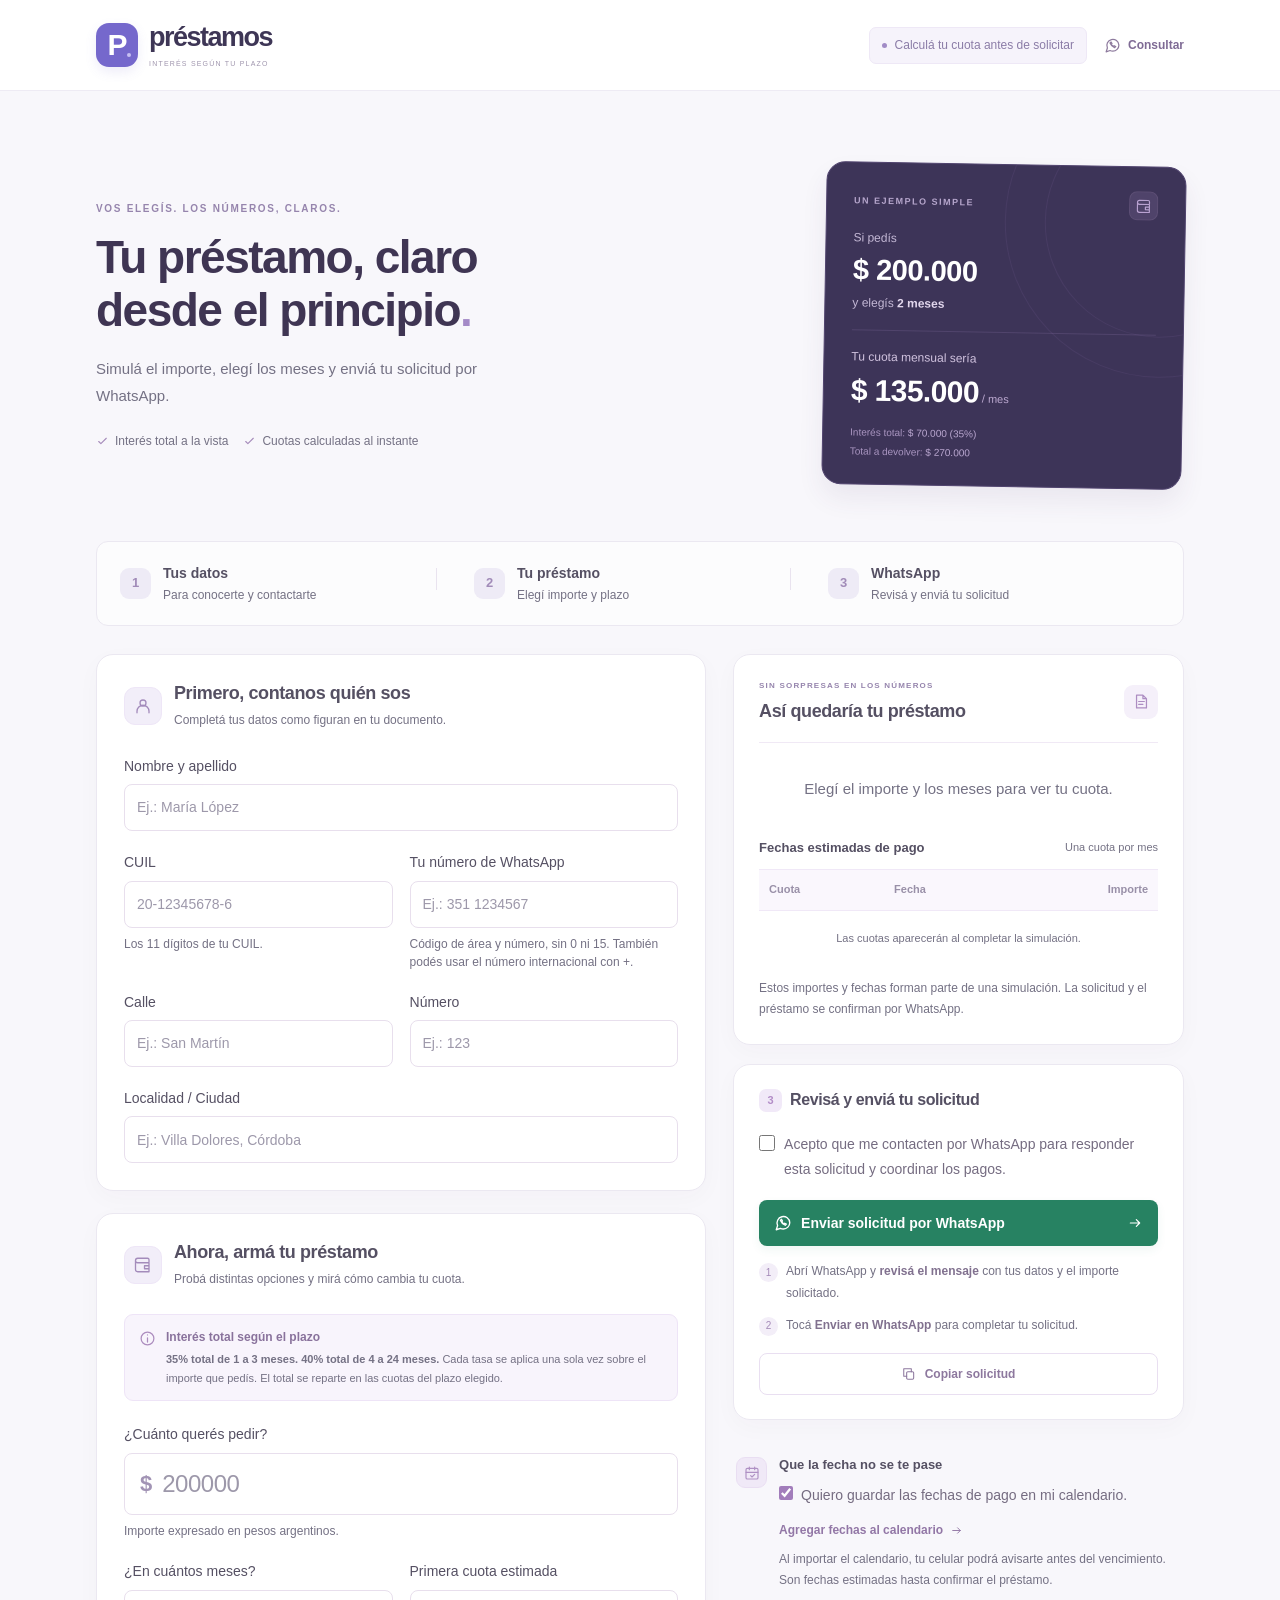
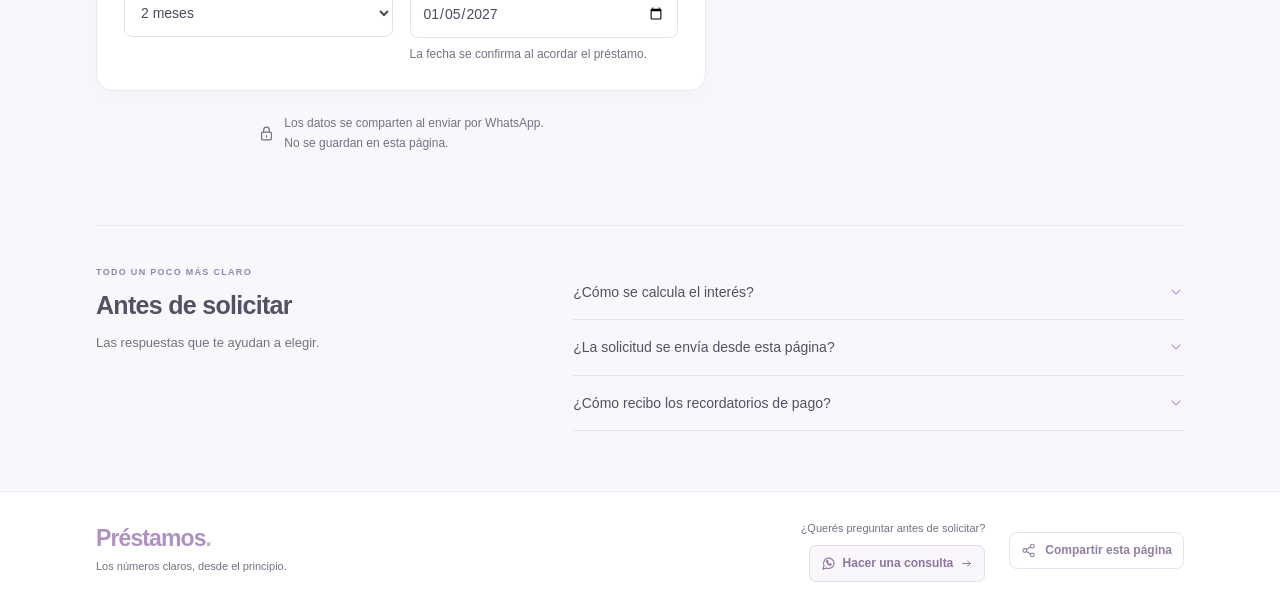
==== commit 53f667ae: "Simplify loan WhatsApp request and apply interest by loan term" ====
--- a/docs/index.html
+++ b/docs/index.html
@@ -66,7 +66,7 @@
 
   <header class="site-header">
     <div class="header-inner">
-      <a class="brand" href="#" aria-label="Préstamos, inicio"><span class="brand-mark">P<span></span></span><span class="brand-name">préstamos<span>35% DE INTERÉS TOTAL</span></span></a>
+      <a class="brand" href="#" aria-label="Préstamos, inicio"><span class="brand-mark">P<span></span></span><span class="brand-name">préstamos<span>INTERÉS SEGÚN TU PLAZO</span></span></a>
       <div class="header-actions"><span class="header-badge"><span class="badge-dot"></span>Calculá tu cuota antes de solicitar</span><a class="header-consult" href="https://wa.me/5493544617342?text=Hola%2C%20quisiera%20hacer%20una%20consulta%20sobre%20los%20pr%C3%A9stamos." target="_blank" rel="noopener noreferrer" aria-label="Hacer una consulta por WhatsApp"><svg class="icon"><use href="#icon-chat"/></svg>Consultar</a></div>
     </div>
   </header>
@@ -96,7 +96,7 @@
 
           <section class="form-card" aria-labelledby="loan-title">
             <div class="card-header"><span class="section-icon"><svg class="icon"><use href="#icon-wallet"/></svg></span><div><h2 id="loan-title">Ahora, armá tu préstamo</h2><p>Probá distintas opciones y mirá cómo cambia tu cuota.</p></div></div>
-            <div class="rate-note"><svg class="icon"><use href="#icon-info"/></svg><div><strong>Interés total fijo del 35%</strong><p>Se calcula una sola vez sobre el importe que pedís. El total se reparte en los meses que elijas.</p></div></div>
+            <div class="rate-note"><svg class="icon"><use href="#icon-info"/></svg><div><strong>Interés total según el plazo</strong><p><b>35% total de 1 a 3 meses.</b> <b>40% total de 4 a 24 meses.</b> Cada tasa se aplica una sola vez sobre el importe que pedís. El total se reparte en las cuotas del plazo elegido.</p></div></div>
             <div class="form-grid">
               <div class="field field-full"><label for="principal">¿Cuánto querés pedir?</label><div class="amount-input"><span aria-hidden="true">$</span><input id="principal" name="principal" type="number" inputmode="decimal" min="0.01" max="1000000000" step="0.01" required placeholder="200000" aria-describedby="principal-help error-principal"></div><small id="principal-help">Importe expresado en pesos argentinos.</small><span class="field-error" id="error-principal"></span></div>
               <div class="field"><label for="term_months">¿En cuántos meses?</label><select id="term_months" name="term_months" required aria-describedby="error-term_months"><option value="1">1 mes</option><option value="2" selected>2 meses</option><option value="3">3 meses</option><option value="4">4 meses</option><option value="5">5 meses</option><option value="6">6 meses</option><option value="7">7 meses</option><option value="8">8 meses</option><option value="9">9 meses</option><option value="10">10 meses</option><option value="11">11 meses</option><option value="12">12 meses</option><option value="13">13 meses</option><option value="14">14 meses</option><option value="15">15 meses</option><option value="16">16 meses</option><option value="17">17 meses</option><option value="18">18 meses</option><option value="19">19 meses</option><option value="20">20 meses</option><option value="21">21 meses</option><option value="22">22 meses</option><option value="23">23 meses</option><option value="24">24 meses</option></select><span class="field-error" id="error-term_months"></span></div>
@@ -121,7 +121,7 @@
             <div class="field consent-field"><label class="checkbox-label" for="contact_consent"><input id="contact_consent" name="contact_consent" type="checkbox" required aria-describedby="error-contact_consent"><span>Acepto que me contacten por WhatsApp para responder esta solicitud y coordinar los pagos.</span></label><span class="field-error" id="error-contact_consent"></span></div>
             <p id="form-error" class="form-error" role="alert" hidden></p>
             <button id="send-request" class="btn btn-whatsapp btn-full" type="submit"><svg class="icon"><use href="#icon-chat"/></svg>Enviar solicitud por WhatsApp<svg class="icon action-arrow"><use href="#icon-arrow"/></svg></button>
-            <ol class="send-explanation send-steps" aria-label="Cómo completar el envío"><li><span>1</span><p>Abrí WhatsApp y <strong>revisá el mensaje</strong> con tus datos y la simulación.</p></li><li><span>2</span><p>Tocá <strong>Enviar en WhatsApp</strong> para completar tu solicitud.</p></li></ol>
+            <ol class="send-explanation send-steps" aria-label="Cómo completar el envío"><li><span>1</span><p>Abrí WhatsApp y <strong>revisá el mensaje</strong> con tus datos y el importe solicitado.</p></li><li><span>2</span><p>Tocá <strong>Enviar en WhatsApp</strong> para completar tu solicitud.</p></li></ol>
             <button id="copy-request" class="btn btn-secondary btn-full copy-button" type="button"><svg class="icon"><use href="#icon-copy"/></svg>Copiar solicitud</button>
             <div id="send-status" class="status-card" role="status" aria-live="polite" hidden></div>
             <div id="whatsapp-actions" class="whatsapp-actions" hidden><a id="reopen-whatsapp" class="btn btn-whatsapp btn-full" href="https://wa.me/5493544617342" target="_blank" rel="noopener noreferrer"><svg class="icon"><use href="#icon-chat"/></svg>Abrir mi solicitud en WhatsApp</a><a id="direct-whatsapp" class="btn btn-secondary btn-full" href="https://wa.me/5493544617342?text=Hola%2C%20quisiera%20hacer%20una%20consulta%20sobre%20los%20pr%C3%A9stamos." target="_blank" rel="noopener noreferrer">Hablar por WhatsApp<svg class="icon"><use href="#icon-arrow"/></svg></a></div>
@@ -132,7 +132,7 @@
       </div>
     </form>
 
-    <section class="faq" aria-labelledby="faq-title"><div class="faq-intro"><span class="eyebrow">TODO UN POCO MÁS CLARO</span><h2 id="faq-title">Antes de solicitar</h2><p>Las respuestas que te ayudan a elegir.</p></div><div class="faq-list"><details><summary>¿Cómo se calcula el interés?<svg class="icon"><use href="#icon-chevron"/></svg></summary><p>El interés es del <strong>35% total sobre el importe solicitado</strong>. Por ejemplo, si pedís $ 200.000, el interés total es $ 70.000 y el total a devolver es $ 270.000. Si elegís 2 meses, son 2 cuotas de $ 135.000. Cambiar los meses distribuye el mismo total entre más o menos cuotas.</p></details><details><summary>¿La solicitud se envía desde esta página?<svg class="icon"><use href="#icon-chevron"/></svg></summary><p>Al tocar “Enviar solicitud por WhatsApp”, se abre un mensaje con tus datos y la simulación. Revisalo y tocá <strong>Enviar en WhatsApp</strong>. Preparar el mensaje no envía la solicitud ni confirma el préstamo.</p></details><details><summary>¿Cómo recibo los recordatorios de pago?<svg class="icon"><use href="#icon-chevron"/></svg></summary><p>Podés descargar las fechas e importarlas en el calendario de tu celular. Tu calendario podrá mostrarte avisos según su configuración. Esta página no envía recordatorios automáticos por WhatsApp. Las fechas son estimadas hasta confirmar el préstamo.</p></details></div></section>
+    <section class="faq" aria-labelledby="faq-title"><div class="faq-intro"><span class="eyebrow">TODO UN POCO MÁS CLARO</span><h2 id="faq-title">Antes de solicitar</h2><p>Las respuestas que te ayudan a elegir.</p></div><div class="faq-list"><details><summary>¿Cómo se calcula el interés?<svg class="icon"><use href="#icon-chevron"/></svg></summary><p>El interés depende del plazo: <strong>35% total de 1 a 3 meses</strong> y <strong>40% total de 4 a 24 meses</strong>. Se calcula una sola vez sobre el importe solicitado. Por ejemplo, $ 200.000 a 2 meses tiene $ 70.000 de interés y $ 270.000 a devolver, en 2 cuotas de $ 135.000. Si pedís $ 500.000 a 5 meses, el interés es $ 200.000 y el total a devolver es $ 700.000, en 5 cuotas de $ 140.000.</p></details><details><summary>¿La solicitud se envía desde esta página?<svg class="icon"><use href="#icon-chevron"/></svg></summary><p>Al tocar “Enviar solicitud por WhatsApp”, se abre un mensaje con tus datos y el importe solicitado. Revisalo y tocá <strong>Enviar en WhatsApp</strong>. Preparar el mensaje no envía la solicitud ni confirma el préstamo.</p></details><details><summary>¿Cómo recibo los recordatorios de pago?<svg class="icon"><use href="#icon-chevron"/></svg></summary><p>Podés descargar las fechas e importarlas en el calendario de tu celular. Tu calendario podrá mostrarte avisos según su configuración. Esta página no envía recordatorios automáticos por WhatsApp. Las fechas son estimadas hasta confirmar el préstamo.</p></details></div></section>
   </main>
 
   <footer class="site-footer"><div class="footer-inner"><div><span class="footer-brand">Préstamos<span>.</span></span><p>Los números claros, desde el principio.</p></div><div class="footer-actions"><div class="footer-contact"><span>¿Querés preguntar antes de solicitar?</span><a class="consult-button" href="https://wa.me/5493544617342?text=Hola%2C%20quisiera%20hacer%20una%20consulta%20sobre%20los%20pr%C3%A9stamos." target="_blank" rel="noopener noreferrer"><svg class="icon"><use href="#icon-chat"/></svg>Hacer una consulta<svg class="icon"><use href="#icon-arrow"/></svg></a></div><button id="share-page" class="btn btn-secondary share-button" type="button"><svg class="icon"><use href="#icon-share"/></svg>Compartir esta página</button></div><p id="share-status" class="share-status" role="status" aria-live="polite" hidden></p></div></footer>
@@ -148,6 +148,8 @@
   "use strict";
 
   const INTEREST_PERCENT = 35;
+  const LONG_TERM_INTEREST_PERCENT = 40;
+  const LONG_TERM_START_MONTHS = 4;
   const MAX_PRINCIPAL_CENTS = 100000000000;
   const MAX_TERM_MONTHS = 24;
   const CUIL_PREFIXES = new Set(["20", "23", "24", "27"]);
@@ -183,16 +185,17 @@
     return `${String(year).padStart(4, "0")}-${String(month).padStart(2, "0")}-${String(resultDay).padStart(2, "0")}`;
   }
 
-  /** One total charge of 35%; the term only distributes that fixed total. */
+  /** One total charge on the principal: 35% for 1–3 months, 40% from 4 months. */
   function calculate(input) {
     if (!input || typeof input !== "object" || Array.isArray(input)) fail("Completá los datos del préstamo.");
     const principal = integer(input.principal_cents, 1, MAX_PRINCIPAL_CENTS, "El capital en centavos");
     const months = integer(input.term_months, 1, MAX_TERM_MONTHS, "El plazo en meses");
+    const interestPercent = months >= LONG_TERM_START_MONTHS ? LONG_TERM_INTEREST_PERCENT : INTEREST_PERCENT;
     const firstDate = dateParts(input.first_due_date);
     const anchor = input.due_anchor_day === undefined ? firstDate.day : integer(input.due_anchor_day, 1, 31, "El día de vencimiento");
     if (addMonths(input.first_due_date, 0, anchor) !== input.first_due_date) fail("El día de vencimiento no coincide con la primera fecha elegida.");
     // Round half up to one cent before distributing the total; no monthly compounding.
-    const interest = Number((BigInt(principal) * BigInt(INTEREST_PERCENT) + 50n) / 100n);
+    const interest = Number((BigInt(principal) * BigInt(interestPercent) + 50n) / 100n);
     const total = principal + interest;
     const regular = Math.floor(total / months), last = total - regular * (months - 1);
     const installments = Array.from({ length: months }, (_, index) => ({
@@ -208,7 +211,7 @@
       installments,
       regular_installment_cents: regular,
       last_installment_cents: last,
-      interest_percent: INTEREST_PERCENT,
+      interest_percent: interestPercent,
     };
   }
 
@@ -258,7 +261,7 @@
     return { valid: true, international, message: "" };
   }
 
-  return Object.freeze({ calculate, addMonths, parseMoney, validateCuil, normalizePhone, parseArgentinaPhone: normalizePhone, INTEREST_PERCENT, MAX_PRINCIPAL_CENTS, MAX_TERM_MONTHS });
+  return Object.freeze({ calculate, addMonths, parseMoney, validateCuil, normalizePhone, parseArgentinaPhone: normalizePhone, INTEREST_PERCENT, LONG_TERM_INTEREST_PERCENT, LONG_TERM_START_MONTHS, MAX_PRINCIPAL_CENTS, MAX_TERM_MONTHS });
 });
 
 </script>
@@ -411,20 +414,11 @@
     return { ...values, cuil: cuil.normalized, client_whatsapp: phone.international, quote, remind_me: field("remind_me").checked };
   }
   function messageFor(data) {
-    const q = data.quote;
-    return ["SOLICITUD · PRÉSTAMOS", "", "DATOS DEL CLIENTE",
+    return ["Solicitud de préstamo", "",
       `Nombre y apellido: ${data.full_name}`, `CUIL: ${data.cuil}`,
       `Domicilio: ${data.address_street} ${data.address_number}`, `Localidad / Ciudad: ${data.locality}`,
-      `Mi WhatsApp: +${data.client_whatsapp}`, "", "SIMULACIÓN EN PESOS ARGENTINOS",
-      `Capital solicitado: ${money(q.principal_cents)}`, `Interés: ${q.interest_percent}% TOTAL sobre el capital, aplicado una sola vez (${money(q.interest_cents)}).`,
-      `Total a devolver: ${money(q.total_cents)}`, `Plazo: ${q.term_months} ${q.term_months === 1 ? "mes" : "meses"}`, "", "CUOTAS Y FECHAS ESTIMADAS",
-      ...q.installments.map(item => `${item.number}/${q.term_months} · ${displayDate(item.due_date)} · ${money(item.amount_cents)}`), "",
-      `Acepto contacto por WhatsApp para esta solicitud y la coordinación de pagos: SÍ.`,
-      `Contacto para coordinar pagos y recordatorios: +${data.client_whatsapp}`,
-      `Deseo guardar recordatorios en mi calendario: ${data.remind_me ? "SÍ" : "NO"}.`,
-      "Los avisos del calendario requieren importar el archivo y activar sus notificaciones; no son avisos automáticos por WhatsApp.",
-      "", `Fecha de solicitud: ${displayDate(todayArgentina())}`,
-      "Solicitud sujeta a evaluación y aprobación. Importes y fechas estimados hasta confirmar el préstamo."].join("\n");
+      `WhatsApp: +${data.client_whatsapp}`, "",
+      `Monto solicitado: ${money(data.quote.principal_cents)}`].join("\n");
   }
   function prepareWhatsApp(data) {
     const url = `https://wa.me/${OWNER_WHATSAPP}?text=${encodeURIComponent(messageFor(data))}`;
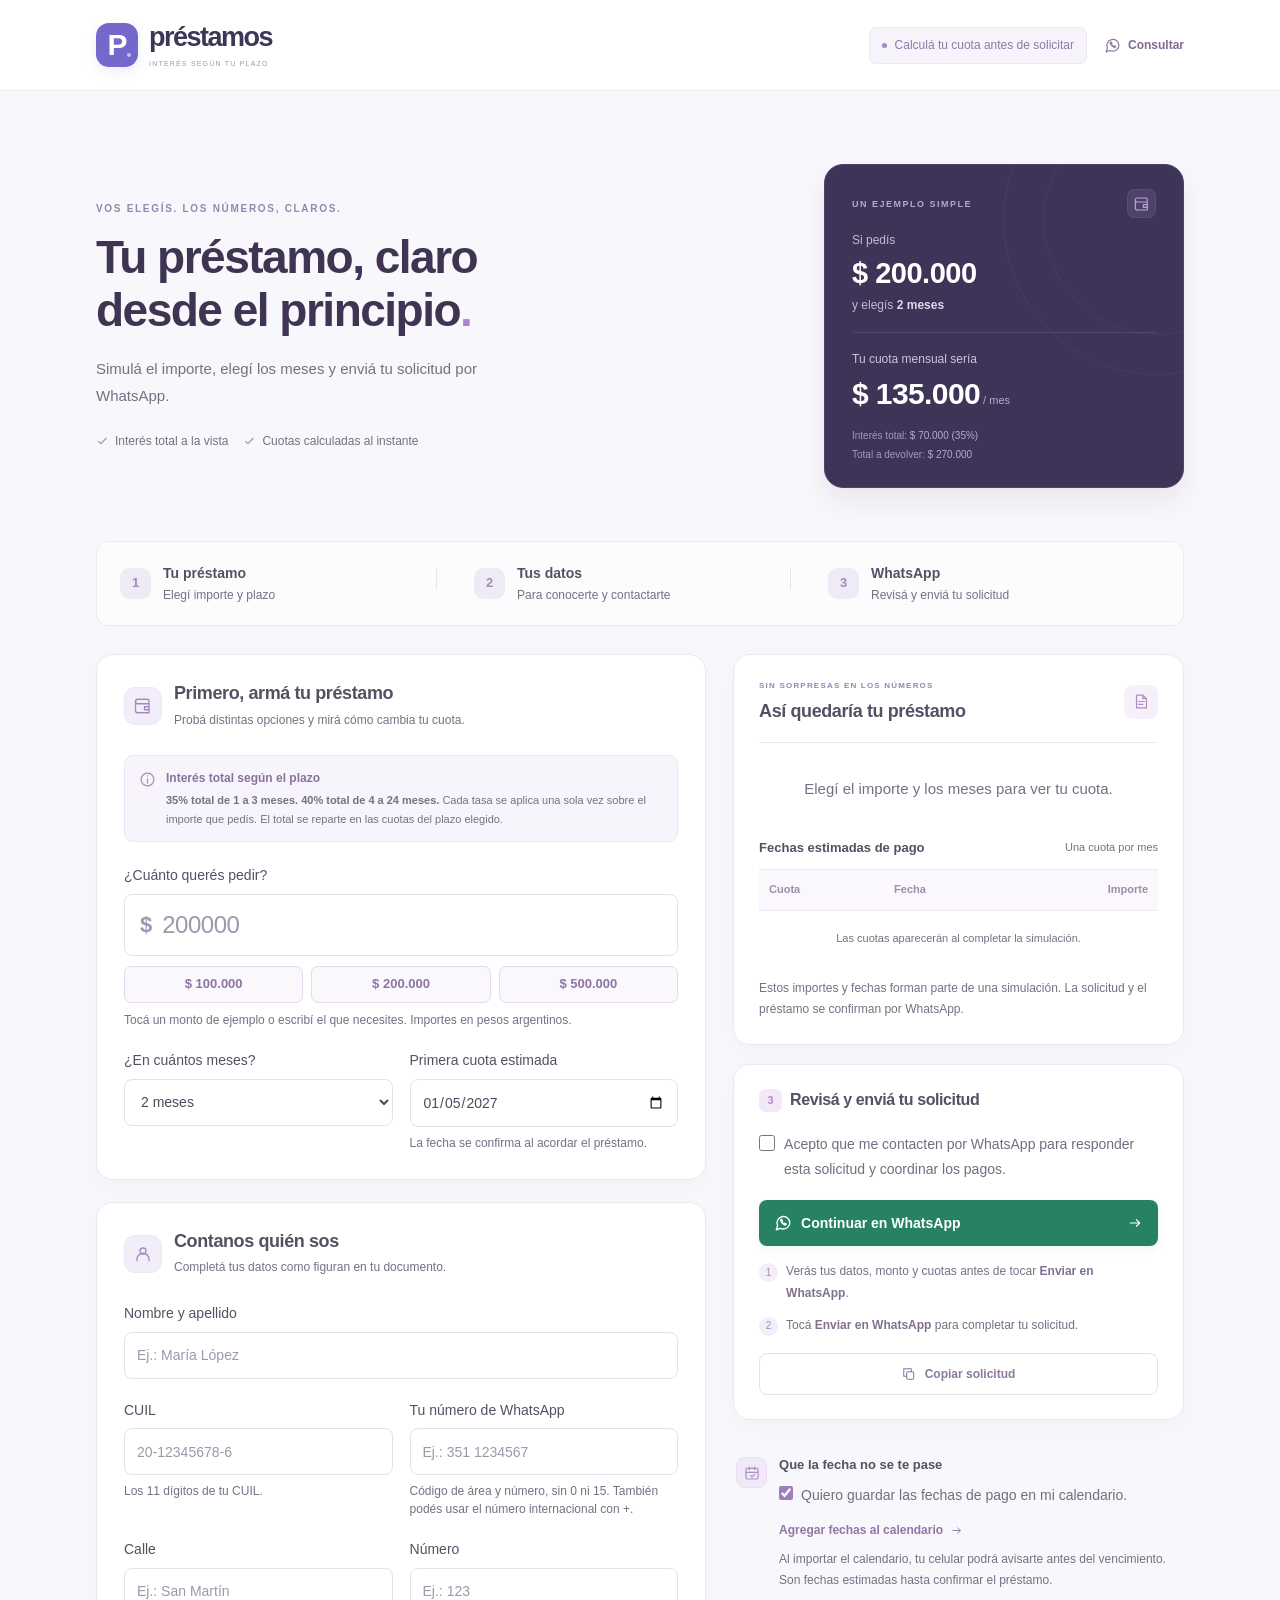
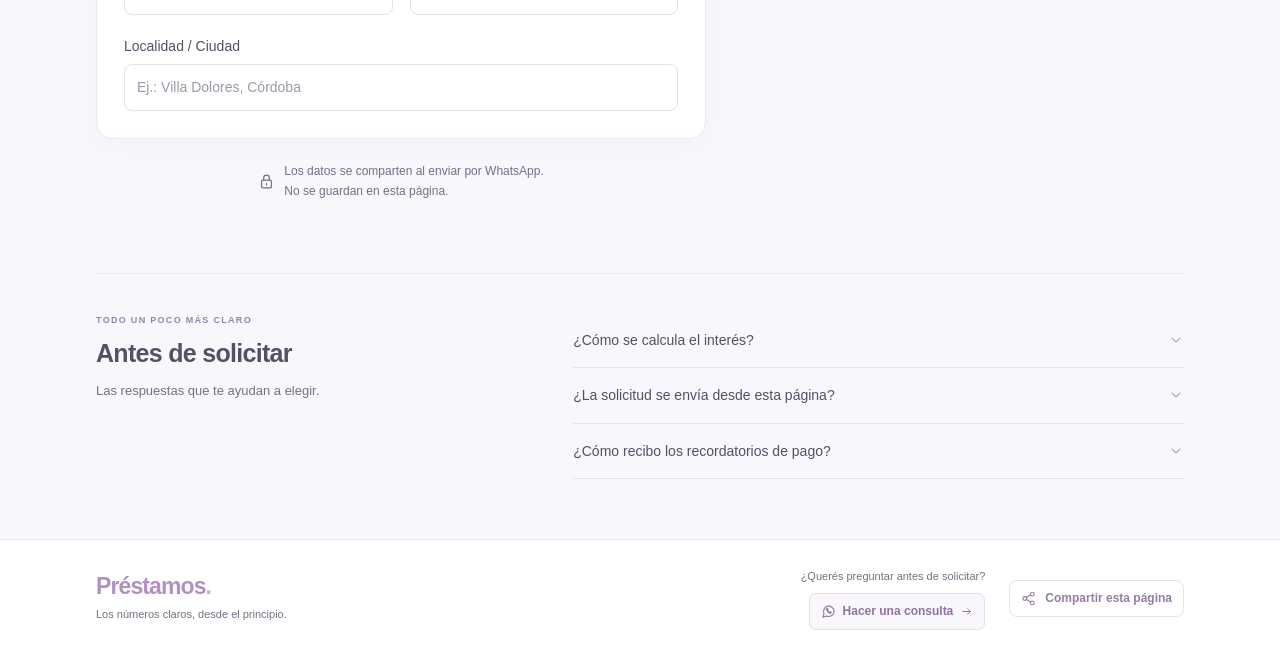
==== commit 23bfdb6c: "Align loan example and streamline installment calculator and WhatsApp flow" ====
--- a/docs/index.html
+++ b/docs/index.html
@@ -11,7 +11,7 @@
 @charset "UTF-8";
 :root{--ink:#302e44;--muted:#747184;--primary:#7266c7;--primary-dark:#6053b5;--purple-soft:#f0edf9;--border:#ebe8f1;--surface:#fff;--bg:#f8f7fb;--green:#278262;--green-dark:#1f7053;--green-soft:#eef7f2;--error:#b74c61;--radius:17px;--shadow:0 7px 24px #3f305207}
 *{box-sizing:border-box}html{scroll-behavior:smooth}body{margin:0;color:var(--ink);background:var(--bg);font-family:Inter,-apple-system,BlinkMacSystemFont,"Segoe UI",sans-serif;font-size:15px;line-height:1.6;-webkit-font-smoothing:antialiased}button,input,select{font:inherit}a{color:inherit;text-decoration:none}button{cursor:pointer;color:inherit}button:disabled{cursor:not-allowed;opacity:.5}button,a,input,select{-webkit-tap-highlight-color:transparent}button:focus-visible,a:focus-visible,input:focus-visible,select:focus-visible,summary:focus-visible{outline:3px solid #a99ade;outline-offset:4px}input,select,button{outline:none}h1,h2,h3,p{margin:0}h1,h2,h3{line-height:1.3}svg.icon{width:20px;height:20px;fill:none;stroke:currentColor;stroke-width:1.75;stroke-linecap:round;stroke-linejoin:round;flex-shrink:0;vertical-align:middle}.icon-definitions{position:absolute;width:0;height:0;overflow:hidden}[hidden]{display:none!important}.skip-link{position:fixed;z-index:100;left:16px;top:-80px;background:#fff;border:1px solid var(--border);border-radius:9px;padding:11px 18px;box-shadow:var(--shadow)}.skip-link:focus{top:16px}
-.site-header{border-bottom:1px solid #eeebf4;background:#fff}.header-inner{max-width:1160px;margin:auto;padding:23px 36px;display:flex;align-items:center;justify-content:space-between;gap:20px}.brand{display:flex;align-items:center;gap:11px}.brand-mark{display:grid;place-items:center;position:relative;width:42px;height:44px;background:#7568cc;border-radius:13px;font-size:30px;font-weight:750;line-height:1;color:#fff;letter-spacing:-2px;padding-right:2px;box-shadow:0 5px 12px #7568cc1f}.brand-mark>span{position:absolute;right:7px;bottom:10px;width:4px;height:4px;background:#c7c0f3;border-radius:50%}.brand-name{font-size:28px;font-weight:730;letter-spacing:-1.5px;line-height:1.1;color:#3e3656}.brand-name>span{display:block;font-size:8px;letter-spacing:2px;font-weight:500;color:#a096ae;margin-top:7px}.header-badge{display:flex;align-items:center;gap:8px;color:#8b7ca7;font-size:12px;padding:8px 12px;border-radius:7px;background:#f6f3fb;border:1px solid #eee8f6}.badge-dot{display:block;width:5px;height:5px;background:#a18bc6;border-radius:50%}.page-shell{max-width:1160px;padding:0 36px;margin:auto}.hero{display:grid;grid-template-columns:minmax(0,1.2fr) minmax(0,.8fr);align-items:center;gap:70px;padding:64px 0 48px}.eyebrow{display:block;font-size:10px;letter-spacing:1.7px;font-weight:650;color:#9685ad}.hero h1{font-size:43px;font-weight:650;line-height:1.15;letter-spacing:-1.5px;margin:14px 0 18px;color:#3f3553}.hero h1>span{color:#a48ac7}.hero-copy>p{font-size:15px;line-height:1.8;color:#8b7d98;max-width:430px}.hero-note{display:flex;flex-wrap:wrap;gap:15px;margin-top:23px}.hero-note>span{display:flex;align-items:center;gap:6px;font-size:11px;color:#9b8bab}.hero-note .icon{width:13px;height:13px;color:#a68cbb;stroke-width:2}.example-card{position:relative;overflow:hidden;isolation:isolate;background:#3d3458;border:1px solid #50436e;border-radius:19px;padding:24px 27px;color:#fff;box-shadow:0 14px 26px #4f386b14;transform:rotate(1deg)}.example-top{display:flex;justify-content:space-between;align-items:center;margin-bottom:13px}.example-label{font-size:9px;letter-spacing:1.5px;color:#b6a6cc;font-weight:550}.example-icon{display:grid;place-items:center;width:29px;height:29px;background:#6f5d8a5c;border:1px solid #a68db126;border-radius:8px;color:#b9a2d1}.example-icon .icon{width:16px;height:16px}.example-amount>span{display:block;font-size:12px;color:#c5b9d6}.example-amount>strong{display:block;font-size:29px;letter-spacing:-.5px;font-weight:600;line-height:1.3;margin:4px 0}.example-amount b{font-weight:550;color:#e2d7ed}.example-divider{height:1px;background:#b197ce2b;margin:17px 0}.example-result>span{font-size:12px;color:#d1c3df;display:block}.example-result>strong{display:block;font-size:30px;letter-spacing:-.6px;font-weight:650;line-height:1.4;margin:3px 0 13px}.example-result>strong>span{font-size:11px;font-weight:400;letter-spacing:0;color:#bca9d0}.example-bottom{display:flex;flex-direction:column;gap:3px;font-size:10px;color:#a995c0}.example-bottom b{font-weight:500;color:#baa7d0}.example-orbit{position:absolute;border:1px solid #9173af20;border-radius:50%;z-index:-1;width:230px;height:230px;right:-90px;top:-60px}.example-orbit.orbit-two{width:310px;height:310px;right:-130px;top:-100px}
+.site-header{border-bottom:1px solid #eeebf4;background:#fff}.header-inner{max-width:1160px;margin:auto;padding:23px 36px;display:flex;align-items:center;justify-content:space-between;gap:20px}.brand{display:flex;align-items:center;gap:11px}.brand-mark{display:grid;place-items:center;position:relative;width:42px;height:44px;background:#7568cc;border-radius:13px;font-size:30px;font-weight:750;line-height:1;color:#fff;letter-spacing:-2px;padding-right:2px;box-shadow:0 5px 12px #7568cc1f}.brand-mark>span{position:absolute;right:7px;bottom:10px;width:4px;height:4px;background:#c7c0f3;border-radius:50%}.brand-name{font-size:28px;font-weight:730;letter-spacing:-1.5px;line-height:1.1;color:#3e3656}.brand-name>span{display:block;font-size:8px;letter-spacing:2px;font-weight:500;color:#a096ae;margin-top:7px}.header-badge{display:flex;align-items:center;gap:8px;color:#8b7ca7;font-size:12px;padding:8px 12px;border-radius:7px;background:#f6f3fb;border:1px solid #eee8f6}.badge-dot{display:block;width:5px;height:5px;background:#a18bc6;border-radius:50%}.page-shell{max-width:1160px;padding:0 36px;margin:auto}.hero{display:grid;grid-template-columns:minmax(0,1.2fr) minmax(0,.8fr);align-items:center;gap:70px;padding:64px 0 48px}.eyebrow{display:block;font-size:10px;letter-spacing:1.7px;font-weight:650;color:#9685ad}.hero h1{font-size:43px;font-weight:650;line-height:1.15;letter-spacing:-1.5px;margin:14px 0 18px;color:#3f3553}.hero h1>span{color:#a48ac7}.hero-copy>p{font-size:15px;line-height:1.8;color:#8b7d98;max-width:430px}.hero-note{display:flex;flex-wrap:wrap;gap:15px;margin-top:23px}.hero-note>span{display:flex;align-items:center;gap:6px;font-size:11px;color:#9b8bab}.hero-note .icon{width:13px;height:13px;color:#a68cbb;stroke-width:2}.example-card{position:relative;overflow:hidden;isolation:isolate;background:#3d3458;border:1px solid #50436e;border-radius:19px;padding:24px 27px;color:#fff;box-shadow:0 14px 26px #4f386b14;transform:none}.example-top{display:flex;justify-content:space-between;align-items:center;margin-bottom:13px}.example-label{font-size:9px;letter-spacing:1.5px;color:#b6a6cc;font-weight:550}.example-icon{display:grid;place-items:center;width:29px;height:29px;background:#6f5d8a5c;border:1px solid #a68db126;border-radius:8px;color:#b9a2d1}.example-icon .icon{width:16px;height:16px}.example-amount>span{display:block;font-size:12px;color:#c5b9d6}.example-amount>strong{display:block;font-size:29px;letter-spacing:-.5px;font-weight:600;line-height:1.3;margin:4px 0}.example-amount b{font-weight:550;color:#e2d7ed}.example-divider{height:1px;background:#b197ce2b;margin:17px 0}.example-result>span{font-size:12px;color:#d1c3df;display:block}.example-result>strong{display:block;font-size:30px;letter-spacing:-.6px;font-weight:650;line-height:1.4;margin:3px 0 13px}.example-result>strong>span{font-size:11px;font-weight:400;letter-spacing:0;color:#bca9d0}.example-bottom{display:flex;flex-direction:column;gap:3px;font-size:10px;color:#a995c0}.example-bottom b{font-weight:500;color:#baa7d0}.example-orbit{position:absolute;border:1px solid #9173af20;border-radius:50%;z-index:-1;width:230px;height:230px;right:-90px;top:-60px}.example-orbit.orbit-two{width:310px;height:310px;right:-130px;top:-100px}
 .steps{padding:20px 23px;margin:0 0 28px;list-style:none;display:grid;grid-template-columns:repeat(3,minmax(0,1fr));gap:22px;border:1px solid var(--border);background:#ffffff9c;border-radius:12px}.steps>li{display:flex;align-items:center;gap:12px;position:relative}.step-number{display:grid;place-items:center;width:31px;height:31px;border-radius:9px;background:#eeebf6;color:#a18bb8;font-size:13px;font-weight:600;flex-shrink:0}.steps strong{display:block;font-size:13px;font-weight:550;color:#756581}.steps li>div>span{display:block;font-size:11px;color:#a799af;margin-top:2px}.steps>li:not(:last-child)::after{position:absolute;content:"";height:22px;width:1px;background:#e9e3ef;right:15px;top:6px}.request-layout{display:grid;grid-template-columns:minmax(0,1.15fr) minmax(0,.85fr);gap:27px;align-items:start}.form-column,.quote-column{min-width:0}.form-card,.quote-card,.send-card{background:#fff;border:1px solid var(--border);border-radius:var(--radius);padding:27px;box-shadow:var(--shadow)}.form-card{margin-bottom:22px}.card-header{display:flex;align-items:center;gap:12px;margin-bottom:25px}.section-icon{display:grid;place-items:center;width:38px;height:38px;background:#f2eef9;color:#a38bbb;border:1px solid #eee6f7;border-radius:11px;flex-shrink:0}.section-icon .icon{width:18px;height:18px}.card-header h2,.quote-heading h2,.send-heading h2{font-size:18px;font-weight:600;letter-spacing:-.4px;color:#635270}.card-header p{font-size:12px;color:#a08eac;margin-top:5px;line-height:1.6}.form-grid{display:grid;grid-template-columns:1fr 1fr;gap:20px 17px}.field{display:flex;flex-direction:column;gap:7px;min-width:0}.field-full{grid-column:1/-1}.field label{font-size:14px;font-weight:500;color:#776183}.field input:not([type=checkbox]),.field select{display:block;min-width:0;width:100%;min-height:47px;padding:11px 12px;border:1px solid #e8dfed;border-radius:8px;background:#fff;color:#65546f;font-size:14px;transition:box-shadow .15s,border-color .15s}.field input::placeholder{color:#b29bbf;font-weight:400}.field input:focus,.field select:focus{border-color:#b09bc9;box-shadow:0 0 0 3px #f5effb}.field small{font-size:11px;color:#ab94b9;line-height:1.5}.field input[type=date]{min-width:0;appearance:none;-webkit-appearance:none}.field input[type=date]::-webkit-date-and-time-value{text-align:left}.field select{padding-right:29px}.field-error{font-size:12px;line-height:1.5;color:var(--error)}.field-error:empty{display:none}.field.invalid input:not([type=checkbox]),.field.invalid select,.field.invalid .amount-input,input[aria-invalid=true]:not([type=checkbox]),select[aria-invalid=true]{border-color:#d48c9e;background:#fffcfd}.field.invalid .amount-input input{border-color:transparent}.rate-note{display:flex;gap:10px;padding:13px 14px;background:#f8f4fc;border:1px solid #eee4f7;border-radius:9px;margin-bottom:22px;color:#ac8cbe}.rate-note>.icon{width:17px;height:17px;margin-top:2px}.rate-note strong{display:block;font-size:12px;font-weight:600;color:#9a73b0}.rate-note p{font-size:11px;line-height:1.7;color:#ac8cbe;margin-top:3px}.amount-input{display:flex;align-items:center;border:1px solid #e8dfed;border-radius:8px;transition:border-color .15s,box-shadow .15s}.amount-input>span{font-size:22px;font-weight:550;color:#b095c1;padding-left:15px}.amount-input input:not([type=checkbox]){font-size:24px;font-weight:600;letter-spacing:-.5px;color:#916ba5;border:none;min-height:59px;padding-left:10px;background:transparent}.amount-input:focus-within{border-color:#b09bc9;box-shadow:0 0 0 3px #f5effb}.amount-input input:focus{box-shadow:none}.privacy-note{display:flex;justify-content:center;align-items:center;gap:9px;padding:0 14px;margin:7px 0 22px;color:#ae9ab9}.privacy-note>.icon{width:17px;height:17px}.privacy-note p{font-size:11px;line-height:1.7}.privacy-note strong{font-weight:500;color:#a28baf}
 .quote-card{padding:25px;margin-bottom:19px}.quote-heading{display:flex;align-items:center;justify-content:space-between;gap:10px;padding-bottom:19px;border-bottom:1px solid #f0e9f5}.quote-heading .eyebrow{font-size:8px;letter-spacing:1.2px;margin-bottom:7px}.quote-heading h2{font-size:18px}.quote-icon{display:grid;place-items:center;width:34px;height:34px;background:#f5f0fa;color:#ad8dc2;border-radius:9px;flex-shrink:0}.quote-icon .icon{width:17px;height:17px}.calculator-result{margin:20px 0 24px}.summary-grid{display:grid;grid-template-columns:1fr 1fr;gap:15px 13px}.summary-item{min-width:0}.summary-item>span,.summary-item>small,.summary-item>dt{font-size:11px;color:#ad8fbe;display:block}.summary-item>strong,.summary-item>dd{font-size:19px;color:#8e68a5;font-weight:550;display:block;margin:4px 0 0;font-variant-numeric:tabular-nums;letter-spacing:-.3px;overflow-wrap:anywhere}.summary-total{display:flex;align-items:center;justify-content:space-between;gap:12px;padding-top:15px;margin-top:15px;border-top:1px solid #eee4f4;font-size:12px;color:#ac8dbd}.summary-total strong{font-size:20px;font-weight:600;color:#9069a7;white-space:nowrap}.installment-highlight{background:#efe8f8;border:1px solid #e7dcf2;padding:20px 18px;border-radius:11px;margin-top:18px;color:#a17ab7;text-align:center}.installment-highlight>span,.installment-highlight>small{display:block;font-size:12px;color:#a17ab7}.installment-highlight>strong{display:block;font-size:33px;line-height:1.3;letter-spacing:-1px;color:#8b60a5;margin:5px 0;font-weight:650;font-variant-numeric:tabular-nums;overflow-wrap:anywhere}.installment-highlight p{font-size:11px;color:#ad8bc1;line-height:1.7;margin-top:5px}.schedule-heading{display:flex;justify-content:space-between;align-items:center;gap:10px;margin:0 0 12px}.schedule-heading h3{font-size:12px;font-weight:550;color:#9d7ab0}.schedule-heading>span{font-size:10px;color:#b497c6;white-space:nowrap}.table-wrap{overflow-x:auto;width:100%;max-width:100%}table{width:100%;border-collapse:collapse;text-align:left;white-space:nowrap}th{font-size:10px;color:#b194c4;background:#faf7fd;font-weight:550;padding:11px 10px;border-top:1px solid #f0e8f7;border-bottom:1px solid #f0e8f7}td{font-size:12px;color:#a183b5;padding:12px 10px;border-bottom:1px solid #f1eaf8;font-variant-numeric:tabular-nums}td:last-child{font-weight:550}tbody tr:last-child td{border-bottom:0}.text-right{text-align:right}.empty-schedule{text-align:center;color:#b79dca;font-size:11px;white-space:normal;font-weight:400!important;line-height:1.7;padding:18px 10px}.note{font-size:11px;color:#b296c5;line-height:1.7}.schedule-note{margin-top:13px}.empty-result{text-align:center;padding:14px 10px;color:#b093c4}.empty-symbol{display:grid;place-items:center;width:42px;height:42px;background:#f8f2fc;color:#b294c5;margin:0 auto 11px;border-radius:12px}.empty-symbol .icon{width:19px;height:19px}.empty-result p{font-size:12px;max-width:220px;line-height:1.8;margin:auto}
 .send-card{padding:24px 25px;margin-bottom:19px}.send-heading{display:flex;align-items:center;gap:8px;margin-bottom:20px}.send-heading h2{font-size:16px}.mini-step{display:grid;place-items:center;width:23px;height:23px;flex-shrink:0;border-radius:7px;background:#f1e9f8;color:#b28cc7;font-size:11px;font-weight:600}.checkbox-label{display:flex;align-items:flex-start;gap:9px;font-size:12px!important;font-weight:400!important;color:#a082b3!important;line-height:1.8;cursor:pointer}.checkbox-label input{width:16px;height:16px;min-width:16px;flex-shrink:0;accent-color:#a27dbb;margin:3px 0 0}.consent-field{margin-bottom:18px}.form-error{background:#fff1f4;border:1px solid #f0ceda;color:#b95d7b;border-radius:8px;padding:12px;font-size:12px;margin-bottom:15px;line-height:1.7}.btn{display:inline-flex;justify-content:center;align-items:center;gap:9px;min-height:46px;padding:11px 14px;border:1px solid transparent;border-radius:8px;font-size:13px;font-weight:600;line-height:1.5;transition:background .15s,border-color .15s,box-shadow .15s}.btn .icon{width:18px;height:18px;stroke-width:1.8}.btn-full{width:100%}.btn-whatsapp{background:var(--green);color:#fff;box-shadow:0 4px 10px #27826212}.btn-whatsapp:hover{background:var(--green-dark);box-shadow:0 5px 12px #27826225}.action-arrow{margin-left:auto;width:16px!important;height:16px!important}.btn-secondary{border-color:#e9dff1;background:#fff;color:#ad8ec1}.btn-secondary:hover{background:#faf5fd;border-color:#dac5e9}.copy-button{font-size:12px;min-height:39px;box-shadow:none}.copy-button .icon{width:14px;height:14px}.send-explanation{font-size:11px;color:#b196c3;line-height:1.8;text-align:center;margin:12px 5px 15px}.send-explanation strong{font-weight:550}.status-card{padding:13px 14px;background:#f1f7f3;color:#83a792;border:1px solid #e0ece4;border-radius:8px;font-size:12px;line-height:1.8;margin-top:16px}.status-card strong{font-weight:550;color:#648b74}.status-card p+p{margin-top:7px}.reminder-card{display:flex;align-items:flex-start;gap:12px;padding:18px 3px}.reminder-icon{display:grid;place-items:center;width:31px;height:31px;background:#f0e9f7;color:#af91c4;border:1px solid #e9def2;border-radius:9px;flex-shrink:0}.reminder-icon .icon{width:16px;height:16px}.reminder-content{min-width:0}.reminder-content h2{font-size:13px;font-weight:550;color:#a17cb4;margin-bottom:9px}.reminder-checkbox{font-size:11px!important;gap:8px}.reminder-checkbox input{width:14px;height:14px;min-width:14px;margin-top:3px}.calendar-button{display:flex;align-items:center;gap:7px;padding:0;border:0;background:transparent;color:#af86c4;font-size:11px;font-weight:550;margin:13px 0 9px;text-align:left}.calendar-button .icon{width:13px;height:13px}.calendar-button:hover{color:#9b70b6;text-decoration:underline;text-underline-offset:3px}.reminder-content .note{font-size:10px}
@@ -41,6 +41,13 @@
 #share-fallback{display:grid;gap:8px;width:100%;max-width:100%;min-width:0;margin-top:12px;padding:14px;border:1px solid #e6dced;border-radius:9px;background:#faf7fc;text-align:left}#share-fallback label{display:block;font-size:13px;font-weight:550;line-height:1.7;color:#71637f}#share-url-fallback{display:block;width:100%;max-width:100%;min-width:0;min-height:42px;padding:10px 11px;border:1px solid #ddd0e8;border-radius:7px;background:#fff;color:#685b75;font:inherit;font-size:12px;line-height:1.6;white-space:nowrap;overflow-x:auto;text-overflow:clip}#share-url-fallback:focus-visible{outline:3px solid #a99ade;outline-offset:3px}@media(max-width:560px){#share-fallback{padding:12px}#share-fallback label{font-size:13px}#share-url-fallback{font-size:12px}}
 
 #share-fallback{grid-column:1/-1}@media(max-width:370px){.summary-item>strong,.summary-item>dd{font-size:18px}}
+
+/* Calculate first, then complete contact details. */
+.amount-shortcuts{display:flex;flex-wrap:wrap;gap:8px;margin:3px 0 1px}.amount-chip{display:inline-flex;align-items:center;justify-content:center;flex:1 1 75px;min-width:0;min-height:37px;padding:7px 9px;border:1px solid #e4d9ee;border-radius:7px;background:#faf7fd;color:#8e75a3;font:inherit;font-size:13px;font-weight:550;white-space:nowrap;transition:background .15s,border-color .15s,color .15s}.amount-chip:hover{border-color:#c9b5dc;background:#f2eaf9;color:#7b5c91}.amount-chip[aria-pressed=true],.amount-chip.is-selected{background:#eee5f8;border-color:#b99bcf;color:#77528e}.amount-chip:active{background:#e9ddf5}
+@media(max-width:760px){.request-layout{gap:20px}.form-column,.quote-column{display:contents}.loan-card{order:1}.quote-card{order:2}.personal-card{order:3}.privacy-note{order:4;margin:0;padding-top:1px;padding-bottom:1px}.send-card{order:5}.reminder-card{order:6}.request-layout .form-card,.request-layout .quote-card,.request-layout .send-card{margin-bottom:0}.amount-chip{min-height:39px;font-size:14px}}
+@media(max-width:370px){.amount-shortcuts{gap:6px}.amount-chip{font-size:12px;min-height:37px;padding:7px 6px}}
+
+.calculator-result>.installment-highlight{margin:0 0 20px}
 
 </style>
 
@@ -77,13 +84,23 @@
       <aside class="example-card" aria-label="Ejemplo de un préstamo de 200.000 pesos en dos meses"><div class="example-top"><span class="example-label">UN EJEMPLO SIMPLE</span><span class="example-icon"><svg class="icon"><use href="#icon-wallet"/></svg></span></div><div class="example-amount"><span>Si pedís</span><strong>$ 200.000</strong><span>y elegís <b>2 meses</b></span></div><div class="example-divider"></div><div class="example-result"><span>Tu cuota mensual sería</span><strong>$ 135.000<span> / mes</span></strong></div><div class="example-bottom"><span>Interés total: <b>$ 70.000 (35%)</b></span><span>Total a devolver: <b>$ 270.000</b></span></div><span class="example-orbit orbit-one" aria-hidden="true"></span><span class="example-orbit orbit-two" aria-hidden="true"></span></aside>
     </section>
 
-    <ol class="steps" aria-label="Cómo solicitar tu préstamo"><li><span class="step-number">1</span><div><strong>Tus datos</strong><span>Para conocerte y contactarte</span></div></li><li><span class="step-number">2</span><div><strong>Tu préstamo</strong><span>Elegí importe y plazo</span></div></li><li><span class="step-number">3</span><div><strong>WhatsApp</strong><span>Revisá y enviá tu solicitud</span></div></li></ol>
+    <ol class="steps" aria-label="Cómo solicitar tu préstamo"><li><span class="step-number">1</span><div><strong>Tu préstamo</strong><span>Elegí importe y plazo</span></div></li><li><span class="step-number">2</span><div><strong>Tus datos</strong><span>Para conocerte y contactarte</span></div></li><li><span class="step-number">3</span><div><strong>WhatsApp</strong><span>Revisá y enviá tu solicitud</span></div></li></ol>
 
     <form id="request-form" novalidate>
       <div class="request-layout">
         <div class="form-column">
-          <section class="form-card" aria-labelledby="personal-title">
-            <div class="card-header"><span class="section-icon"><svg class="icon"><use href="#icon-user"/></svg></span><div><h2 id="personal-title">Primero, contanos quién sos</h2><p>Completá tus datos como figuran en tu documento.</p></div></div>
+          <section class="form-card loan-card" aria-labelledby="loan-title">
+            <div class="card-header"><span class="section-icon"><svg class="icon"><use href="#icon-wallet"/></svg></span><div><h2 id="loan-title">Primero, armá tu préstamo</h2><p>Probá distintas opciones y mirá cómo cambia tu cuota.</p></div></div>
+            <div class="rate-note"><svg class="icon"><use href="#icon-info"/></svg><div><strong>Interés total según el plazo</strong><p><b>35% total de 1 a 3 meses.</b> <b>40% total de 4 a 24 meses.</b> Cada tasa se aplica una sola vez sobre el importe que pedís. El total se reparte en las cuotas del plazo elegido.</p></div></div>
+            <div class="form-grid">
+              <div class="field field-full"><label for="principal">¿Cuánto querés pedir?</label><div class="amount-input"><span aria-hidden="true">$</span><input id="principal" name="principal" type="number" inputmode="decimal" min="0.01" max="1000000000" step="0.01" required placeholder="200000" aria-describedby="principal-help error-principal"></div><div class="amount-shortcuts" role="group" aria-label="Montos de ejemplo"><button class="amount-chip" type="button" data-loan-amount="100000" aria-pressed="false">$ 100.000</button><button class="amount-chip" type="button" data-loan-amount="200000" aria-pressed="false">$ 200.000</button><button class="amount-chip" type="button" data-loan-amount="500000" aria-pressed="false">$ 500.000</button></div><small id="principal-help">Tocá un monto de ejemplo o escribí el que necesites. Importes en pesos argentinos.</small><span class="field-error" id="error-principal"></span></div>
+              <div class="field"><label for="term_months">¿En cuántos meses?</label><select id="term_months" name="term_months" required aria-describedby="error-term_months"><option value="1">1 mes</option><option value="2" selected>2 meses</option><option value="3">3 meses</option><option value="4">4 meses</option><option value="5">5 meses</option><option value="6">6 meses</option><option value="7">7 meses</option><option value="8">8 meses</option><option value="9">9 meses</option><option value="10">10 meses</option><option value="11">11 meses</option><option value="12">12 meses</option><option value="13">13 meses</option><option value="14">14 meses</option><option value="15">15 meses</option><option value="16">16 meses</option><option value="17">17 meses</option><option value="18">18 meses</option><option value="19">19 meses</option><option value="20">20 meses</option><option value="21">21 meses</option><option value="22">22 meses</option><option value="23">23 meses</option><option value="24">24 meses</option></select><span class="field-error" id="error-term_months"></span></div>
+              <div class="field"><label for="first_due_date">Primera cuota estimada</label><input id="first_due_date" name="first_due_date" type="date" required aria-describedby="date-help error-first_due_date"><small id="date-help">La fecha se confirma al acordar el préstamo.</small><span class="field-error" id="error-first_due_date"></span></div>
+            </div>
+          </section>
+
+          <section class="form-card personal-card" aria-labelledby="personal-title">
+            <div class="card-header"><span class="section-icon"><svg class="icon"><use href="#icon-user"/></svg></span><div><h2 id="personal-title">Contanos quién sos</h2><p>Completá tus datos como figuran en tu documento.</p></div></div>
             <div class="form-grid">
               <div class="field field-full"><label for="full_name">Nombre y apellido</label><input id="full_name" name="full_name" type="text" required autocomplete="name" maxlength="160" placeholder="Ej.: María López" aria-describedby="error-full_name"><span class="field-error" id="error-full_name"></span></div>
               <div class="field"><label for="cuil">CUIL</label><input id="cuil" name="cuil" type="text" inputmode="numeric" required autocomplete="off" maxlength="13" placeholder="20-12345678-6" aria-describedby="cuil-help error-cuil"><small id="cuil-help">Los 11 dígitos de tu CUIL.</small><span class="field-error" id="error-cuil"></span></div>
@@ -94,16 +111,6 @@
             </div>
           </section>
 
-          <section class="form-card" aria-labelledby="loan-title">
-            <div class="card-header"><span class="section-icon"><svg class="icon"><use href="#icon-wallet"/></svg></span><div><h2 id="loan-title">Ahora, armá tu préstamo</h2><p>Probá distintas opciones y mirá cómo cambia tu cuota.</p></div></div>
-            <div class="rate-note"><svg class="icon"><use href="#icon-info"/></svg><div><strong>Interés total según el plazo</strong><p><b>35% total de 1 a 3 meses.</b> <b>40% total de 4 a 24 meses.</b> Cada tasa se aplica una sola vez sobre el importe que pedís. El total se reparte en las cuotas del plazo elegido.</p></div></div>
-            <div class="form-grid">
-              <div class="field field-full"><label for="principal">¿Cuánto querés pedir?</label><div class="amount-input"><span aria-hidden="true">$</span><input id="principal" name="principal" type="number" inputmode="decimal" min="0.01" max="1000000000" step="0.01" required placeholder="200000" aria-describedby="principal-help error-principal"></div><small id="principal-help">Importe expresado en pesos argentinos.</small><span class="field-error" id="error-principal"></span></div>
-              <div class="field"><label for="term_months">¿En cuántos meses?</label><select id="term_months" name="term_months" required aria-describedby="error-term_months"><option value="1">1 mes</option><option value="2" selected>2 meses</option><option value="3">3 meses</option><option value="4">4 meses</option><option value="5">5 meses</option><option value="6">6 meses</option><option value="7">7 meses</option><option value="8">8 meses</option><option value="9">9 meses</option><option value="10">10 meses</option><option value="11">11 meses</option><option value="12">12 meses</option><option value="13">13 meses</option><option value="14">14 meses</option><option value="15">15 meses</option><option value="16">16 meses</option><option value="17">17 meses</option><option value="18">18 meses</option><option value="19">19 meses</option><option value="20">20 meses</option><option value="21">21 meses</option><option value="22">22 meses</option><option value="23">23 meses</option><option value="24">24 meses</option></select><span class="field-error" id="error-term_months"></span></div>
-              <div class="field"><label for="first_due_date">Primera cuota estimada</label><input id="first_due_date" name="first_due_date" type="date" required aria-describedby="date-help error-first_due_date"><small id="date-help">La fecha se confirma al acordar el préstamo.</small><span class="field-error" id="error-first_due_date"></span></div>
-            </div>
-          </section>
-
           <div class="privacy-note"><svg class="icon"><use href="#icon-lock"/></svg><p>Los datos se comparten al enviar por WhatsApp.<br><strong>No se guardan en esta página.</strong></p></div>
         </div>
 
@@ -120,8 +127,8 @@
             <div class="send-heading"><span class="mini-step">3</span><h2 id="send-title">Revisá y enviá tu solicitud</h2></div>
             <div class="field consent-field"><label class="checkbox-label" for="contact_consent"><input id="contact_consent" name="contact_consent" type="checkbox" required aria-describedby="error-contact_consent"><span>Acepto que me contacten por WhatsApp para responder esta solicitud y coordinar los pagos.</span></label><span class="field-error" id="error-contact_consent"></span></div>
             <p id="form-error" class="form-error" role="alert" hidden></p>
-            <button id="send-request" class="btn btn-whatsapp btn-full" type="submit"><svg class="icon"><use href="#icon-chat"/></svg>Enviar solicitud por WhatsApp<svg class="icon action-arrow"><use href="#icon-arrow"/></svg></button>
-            <ol class="send-explanation send-steps" aria-label="Cómo completar el envío"><li><span>1</span><p>Abrí WhatsApp y <strong>revisá el mensaje</strong> con tus datos y el importe solicitado.</p></li><li><span>2</span><p>Tocá <strong>Enviar en WhatsApp</strong> para completar tu solicitud.</p></li></ol>
+            <button id="send-request" class="btn btn-whatsapp btn-full" type="submit"><svg class="icon"><use href="#icon-chat"/></svg>Continuar en WhatsApp<svg class="icon action-arrow"><use href="#icon-arrow"/></svg></button>
+            <ol class="send-explanation send-steps" aria-label="Cómo completar el envío"><li><span>1</span><p>Verás tus datos, monto y cuotas antes de tocar <strong>Enviar en WhatsApp</strong>.</p></li><li><span>2</span><p>Tocá <strong>Enviar en WhatsApp</strong> para completar tu solicitud.</p></li></ol>
             <button id="copy-request" class="btn btn-secondary btn-full copy-button" type="button"><svg class="icon"><use href="#icon-copy"/></svg>Copiar solicitud</button>
             <div id="send-status" class="status-card" role="status" aria-live="polite" hidden></div>
             <div id="whatsapp-actions" class="whatsapp-actions" hidden><a id="reopen-whatsapp" class="btn btn-whatsapp btn-full" href="https://wa.me/5493544617342" target="_blank" rel="noopener noreferrer"><svg class="icon"><use href="#icon-chat"/></svg>Abrir mi solicitud en WhatsApp</a><a id="direct-whatsapp" class="btn btn-secondary btn-full" href="https://wa.me/5493544617342?text=Hola%2C%20quisiera%20hacer%20una%20consulta%20sobre%20los%20pr%C3%A9stamos." target="_blank" rel="noopener noreferrer">Hablar por WhatsApp<svg class="icon"><use href="#icon-arrow"/></svg></a></div>
@@ -132,7 +139,7 @@
       </div>
     </form>
 
-    <section class="faq" aria-labelledby="faq-title"><div class="faq-intro"><span class="eyebrow">TODO UN POCO MÁS CLARO</span><h2 id="faq-title">Antes de solicitar</h2><p>Las respuestas que te ayudan a elegir.</p></div><div class="faq-list"><details><summary>¿Cómo se calcula el interés?<svg class="icon"><use href="#icon-chevron"/></svg></summary><p>El interés depende del plazo: <strong>35% total de 1 a 3 meses</strong> y <strong>40% total de 4 a 24 meses</strong>. Se calcula una sola vez sobre el importe solicitado. Por ejemplo, $ 200.000 a 2 meses tiene $ 70.000 de interés y $ 270.000 a devolver, en 2 cuotas de $ 135.000. Si pedís $ 500.000 a 5 meses, el interés es $ 200.000 y el total a devolver es $ 700.000, en 5 cuotas de $ 140.000.</p></details><details><summary>¿La solicitud se envía desde esta página?<svg class="icon"><use href="#icon-chevron"/></svg></summary><p>Al tocar “Enviar solicitud por WhatsApp”, se abre un mensaje con tus datos y el importe solicitado. Revisalo y tocá <strong>Enviar en WhatsApp</strong>. Preparar el mensaje no envía la solicitud ni confirma el préstamo.</p></details><details><summary>¿Cómo recibo los recordatorios de pago?<svg class="icon"><use href="#icon-chevron"/></svg></summary><p>Podés descargar las fechas e importarlas en el calendario de tu celular. Tu calendario podrá mostrarte avisos según su configuración. Esta página no envía recordatorios automáticos por WhatsApp. Las fechas son estimadas hasta confirmar el préstamo.</p></details></div></section>
+    <section class="faq" aria-labelledby="faq-title"><div class="faq-intro"><span class="eyebrow">TODO UN POCO MÁS CLARO</span><h2 id="faq-title">Antes de solicitar</h2><p>Las respuestas que te ayudan a elegir.</p></div><div class="faq-list"><details><summary>¿Cómo se calcula el interés?<svg class="icon"><use href="#icon-chevron"/></svg></summary><p>El interés depende del plazo: <strong>35% total de 1 a 3 meses</strong> y <strong>40% total de 4 a 24 meses</strong>. Se calcula una sola vez sobre el importe solicitado. Por ejemplo, $ 200.000 a 2 meses tiene $ 70.000 de interés y $ 270.000 a devolver, en 2 cuotas de $ 135.000. Si pedís $ 500.000 a 5 meses, el interés es $ 200.000 y el total a devolver es $ 700.000, en 5 cuotas de $ 140.000.</p></details><details><summary>¿La solicitud se envía desde esta página?<svg class="icon"><use href="#icon-chevron"/></svg></summary><p>Al tocar “Continuar en WhatsApp”, se abre un mensaje con tus datos, el monto solicitado y el resumen de cuotas. Revisalo y tocá <strong>Enviar en WhatsApp</strong>. Preparar el mensaje no envía la solicitud ni confirma el préstamo.</p></details><details><summary>¿Cómo recibo los recordatorios de pago?<svg class="icon"><use href="#icon-chevron"/></svg></summary><p>Podés descargar las fechas e importarlas en el calendario de tu celular. Tu calendario podrá mostrarte avisos según su configuración. Esta página no envía recordatorios automáticos por WhatsApp. Las fechas son estimadas hasta confirmar el préstamo.</p></details></div></section>
   </main>
 
   <footer class="site-footer"><div class="footer-inner"><div><span class="footer-brand">Préstamos<span>.</span></span><p>Los números claros, desde el principio.</p></div><div class="footer-actions"><div class="footer-contact"><span>¿Querés preguntar antes de solicitar?</span><a class="consult-button" href="https://wa.me/5493544617342?text=Hola%2C%20quisiera%20hacer%20una%20consulta%20sobre%20los%20pr%C3%A9stamos." target="_blank" rel="noopener noreferrer"><svg class="icon"><use href="#icon-chat"/></svg>Hacer una consulta<svg class="icon"><use href="#icon-arrow"/></svg></a></div><button id="share-page" class="btn btn-secondary share-button" type="button"><svg class="icon"><use href="#icon-share"/></svg>Compartir esta página</button></div><p id="share-status" class="share-status" role="status" aria-live="polite" hidden></p></div></footer>
@@ -281,6 +288,8 @@
   const reopenWhatsApp = document.getElementById("reopen-whatsapp");
   const currency = new Intl.NumberFormat("es-AR", { style: "currency", currency: "ARS", minimumFractionDigits: 2, maximumFractionDigits: 2 });
   const dateFormatter = new Intl.DateTimeFormat("es-AR", { day: "2-digit", month: "2-digit", year: "numeric", timeZone: "UTC" });
+  const todayFormatter = new Intl.DateTimeFormat("en", { timeZone: "America/Argentina/Buenos_Aires", year: "numeric", month: "2-digit", day: "2-digit" });
+  const amountButtons = form.querySelectorAll("[data-loan-amount]");
   const loanFields = new Set(["principal", "term_months", "first_due_date"]);
   let automaticFirstDate = true;
   let calendarKey = "", calendarId = "";
@@ -294,7 +303,7 @@
   function money(cents) { return currency.format(cents / 100); }
   function displayDate(iso) { return dateFormatter.format(new Date(iso + "T12:00:00Z")); }
   function todayArgentina() {
-    const parts = new Intl.DateTimeFormat("en", { timeZone: "America/Argentina/Buenos_Aires", year: "numeric", month: "2-digit", day: "2-digit" }).formatToParts(new Date());
+    const parts = todayFormatter.formatToParts(new Date());
     const part = name => parts.find(item => item.type === name).value;
     return `${part("year")}-${part("month")}-${part("day")}`;
   }
@@ -359,10 +368,11 @@
     const months = Number(field("term_months").value);
     if (!Number.isInteger(months) || months < 1 || months > core.MAX_TERM_MONTHS) errors.term_months = "Elegí un plazo entre 1 y 24 meses.";
     const date = field("first_due_date").value;
-    field("first_due_date").min = nextDay(todayArgentina());
+    const today = todayArgentina();
+    field("first_due_date").min = nextDay(today);
     try {
       core.addMonths(date, 0);
-      if (date <= todayArgentina()) errors.first_due_date = "Elegí una fecha de primera cuota posterior a hoy.";
+      if (date <= today) errors.first_due_date = "Elegí una fecha de primera cuota posterior a hoy.";
     } catch (_) { errors.first_due_date = "Elegí una fecha válida para la primera cuota."; }
     if (Object.keys(errors).length) return { errors, quote: null };
     try {
@@ -372,6 +382,7 @@
   }
   function renderCalculator() {
     const { quote, errors } = readLoan();
+    amountButtons.forEach(button => button.setAttribute("aria-pressed", String(Number(field("principal").value) === Number(button.dataset.loanAmount))));
     result.replaceChildren(); schedule.replaceChildren();
     if (!quote) {
       result.append(element("p", field("principal").value ? Object.values(errors)[0] : "Elegí el importe y los meses para ver tu cuota.", "empty-result"));
@@ -387,10 +398,10 @@
     total.append(element("span", "Total a devolver"), element("strong", money(quote.total_cents)));
     const highlight = element("div", undefined, "installment-highlight");
     const equal = quote.regular_installment_cents === quote.last_installment_cents;
-    highlight.append(element("span", quote.term_months === 1 ? "Tu única cuota" : equal ? `Cada cuota · ${quote.term_months} meses` : "Cuota mensual"),
+    highlight.append(element("span", quote.term_months === 1 ? "Una única cuota de" : equal ? `${quote.term_months} cuotas mensuales de` : `${quote.term_months} cuotas mensuales`),
       element("strong", money(quote.term_months === 1 ? quote.total_cents : quote.regular_installment_cents)));
-    highlight.append(element("p", equal || quote.term_months === 1 ? `${quote.term_months} ${quote.term_months === 1 ? "pago" : "pagos"} en total. El interés se aplica una sola vez.` : `La última cuota es de ${money(quote.last_installment_cents)} por el ajuste de centavos.`));
-    result.append(summary, total, highlight);
+    highlight.append(element("p", equal || quote.term_months === 1 ? "El interés se aplica una sola vez sobre el capital." : `La última cuota es de ${money(quote.last_installment_cents)} por el ajuste de centavos.`));
+    result.append(highlight, summary, total);
     for (const item of quote.installments) {
       const row = element("tr");
       row.append(element("td", `${item.number} de ${quote.term_months}`), element("td", displayDate(item.due_date)), element("td", money(item.amount_cents), "text-right")); schedule.append(row);
@@ -413,12 +424,20 @@
     if (Object.keys(errors).length) return null;
     return { ...values, cuil: cuil.normalized, client_whatsapp: phone.international, quote, remind_me: field("remind_me").checked };
   }
+  function installmentSummary(quote) {
+    if (quote.term_months === 1) return `1 cuota de ${money(quote.total_cents)}`;
+    if (quote.regular_installment_cents === quote.last_installment_cents) return `${quote.term_months} cuotas mensuales de ${money(quote.regular_installment_cents)}`;
+    const regularCount = quote.term_months - 1;
+    return `${regularCount} ${regularCount === 1 ? "cuota" : "cuotas"} de ${money(quote.regular_installment_cents)} y una última de ${money(quote.last_installment_cents)}`;
+  }
   function messageFor(data) {
     return ["Solicitud de préstamo", "",
       `Nombre y apellido: ${data.full_name}`, `CUIL: ${data.cuil}`,
       `Domicilio: ${data.address_street} ${data.address_number}`, `Localidad / Ciudad: ${data.locality}`,
       `WhatsApp: +${data.client_whatsapp}`, "",
-      `Monto solicitado: ${money(data.quote.principal_cents)}`].join("\n");
+      `Monto solicitado: ${money(data.quote.principal_cents)}`,
+      `Cuotas: ${installmentSummary(data.quote)}`,
+      `Primera cuota estimada: ${displayDate(data.quote.installments[0].due_date)}`].join("\n");
   }
   function prepareWhatsApp(data) {
     const url = `https://wa.me/${OWNER_WHATSAPP}?text=${encodeURIComponent(messageFor(data))}`;
@@ -505,6 +524,10 @@
   }
   form.addEventListener("input", onEdit);
   form.addEventListener("change", onEdit);
+  amountButtons.forEach(button => button.addEventListener("click", () => {
+    field("principal").value = button.dataset.loanAmount;
+    field("principal").dispatchEvent(new Event("input", { bubbles: true }));
+  }));
 
   const shareStatus = document.getElementById("share-status");
   function shareFeedback(text) { shareStatus.textContent = text; shareStatus.hidden = false; }
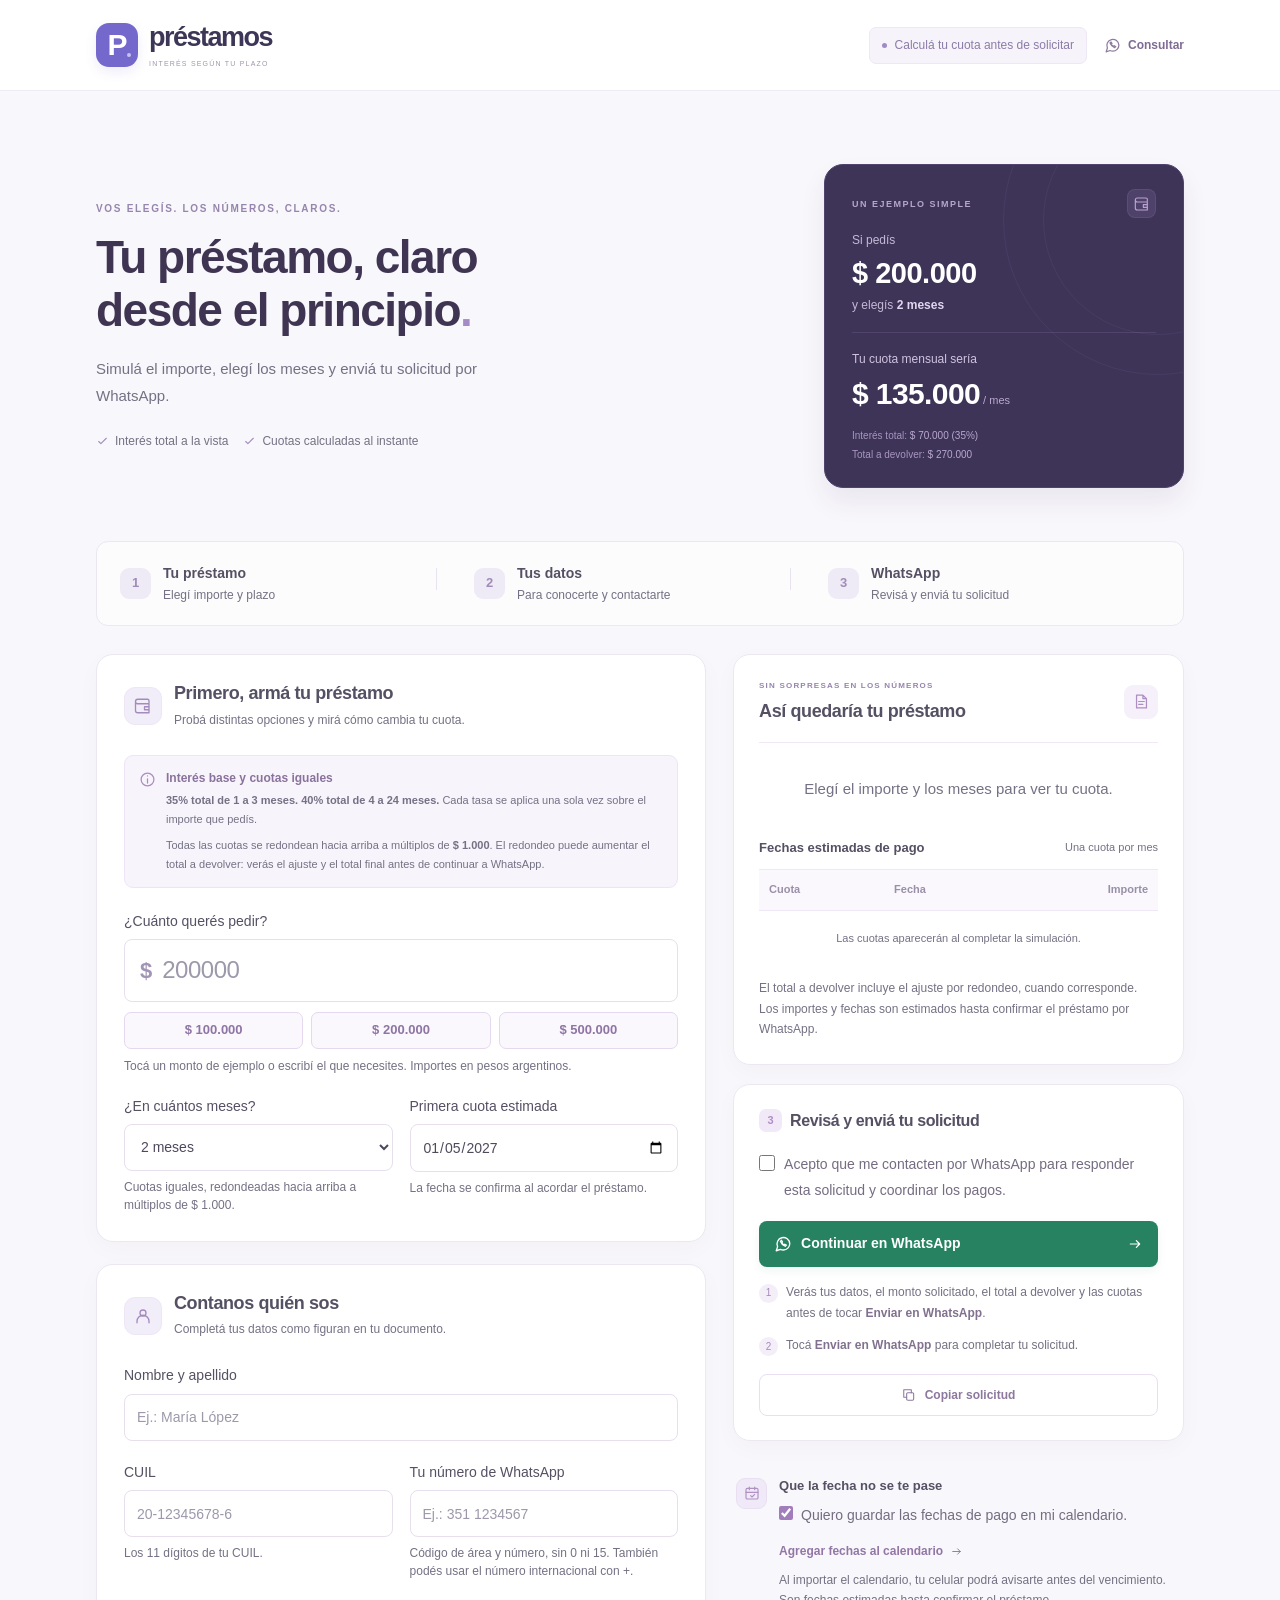
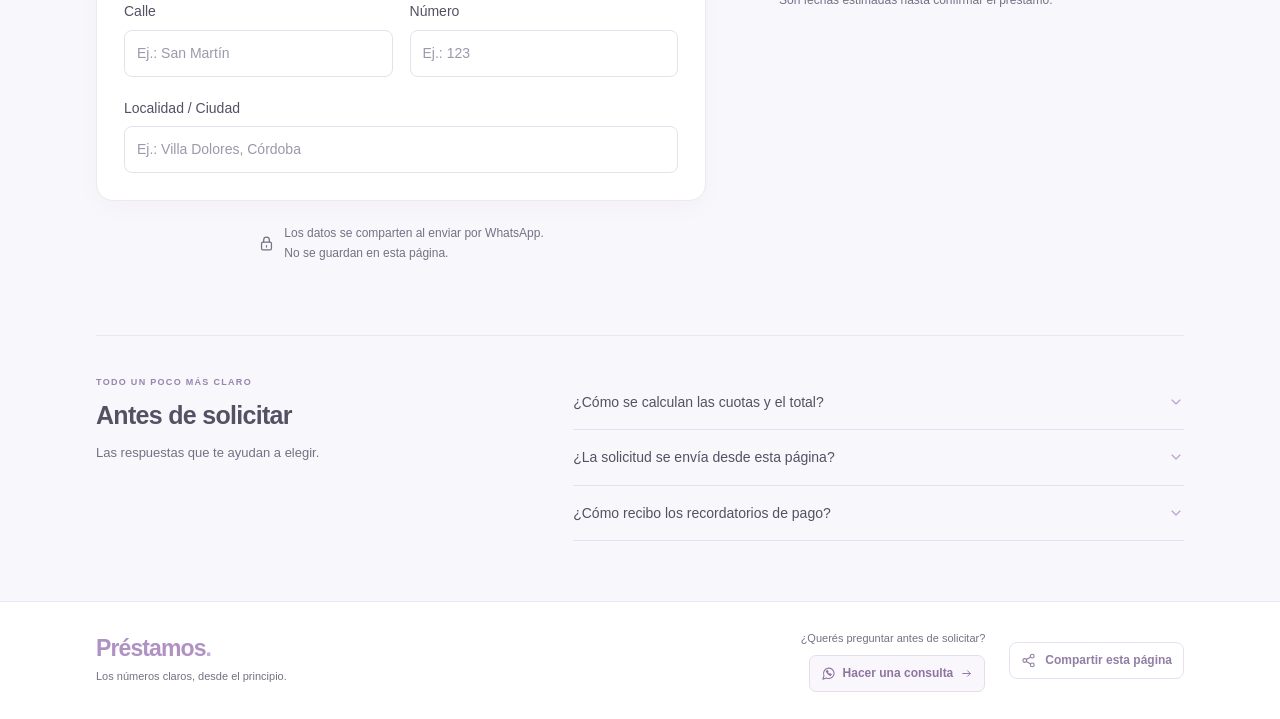
==== commit f05e2fe1: "Round equal loan installments to thousands and show repayment total" ====
--- a/docs/index.html
+++ b/docs/index.html
@@ -49,6 +49,8 @@
 
 .calculator-result>.installment-highlight{margin:0 0 20px}
 
+.rate-note p+p{margin-top:8px}
+
 </style>
 
 
@@ -91,10 +93,10 @@
         <div class="form-column">
           <section class="form-card loan-card" aria-labelledby="loan-title">
             <div class="card-header"><span class="section-icon"><svg class="icon"><use href="#icon-wallet"/></svg></span><div><h2 id="loan-title">Primero, armá tu préstamo</h2><p>Probá distintas opciones y mirá cómo cambia tu cuota.</p></div></div>
-            <div class="rate-note"><svg class="icon"><use href="#icon-info"/></svg><div><strong>Interés total según el plazo</strong><p><b>35% total de 1 a 3 meses.</b> <b>40% total de 4 a 24 meses.</b> Cada tasa se aplica una sola vez sobre el importe que pedís. El total se reparte en las cuotas del plazo elegido.</p></div></div>
+            <div class="rate-note"><svg class="icon"><use href="#icon-info"/></svg><div><strong>Interés base y cuotas iguales</strong><p><b>35% total de 1 a 3 meses.</b> <b>40% total de 4 a 24 meses.</b> Cada tasa se aplica una sola vez sobre el importe que pedís.</p><p>Todas las cuotas se redondean hacia arriba a múltiplos de <b>$ 1.000</b>. El redondeo puede aumentar el total a devolver: verás el ajuste y el total final antes de continuar a WhatsApp.</p></div></div>
             <div class="form-grid">
               <div class="field field-full"><label for="principal">¿Cuánto querés pedir?</label><div class="amount-input"><span aria-hidden="true">$</span><input id="principal" name="principal" type="number" inputmode="decimal" min="0.01" max="1000000000" step="0.01" required placeholder="200000" aria-describedby="principal-help error-principal"></div><div class="amount-shortcuts" role="group" aria-label="Montos de ejemplo"><button class="amount-chip" type="button" data-loan-amount="100000" aria-pressed="false">$ 100.000</button><button class="amount-chip" type="button" data-loan-amount="200000" aria-pressed="false">$ 200.000</button><button class="amount-chip" type="button" data-loan-amount="500000" aria-pressed="false">$ 500.000</button></div><small id="principal-help">Tocá un monto de ejemplo o escribí el que necesites. Importes en pesos argentinos.</small><span class="field-error" id="error-principal"></span></div>
-              <div class="field"><label for="term_months">¿En cuántos meses?</label><select id="term_months" name="term_months" required aria-describedby="error-term_months"><option value="1">1 mes</option><option value="2" selected>2 meses</option><option value="3">3 meses</option><option value="4">4 meses</option><option value="5">5 meses</option><option value="6">6 meses</option><option value="7">7 meses</option><option value="8">8 meses</option><option value="9">9 meses</option><option value="10">10 meses</option><option value="11">11 meses</option><option value="12">12 meses</option><option value="13">13 meses</option><option value="14">14 meses</option><option value="15">15 meses</option><option value="16">16 meses</option><option value="17">17 meses</option><option value="18">18 meses</option><option value="19">19 meses</option><option value="20">20 meses</option><option value="21">21 meses</option><option value="22">22 meses</option><option value="23">23 meses</option><option value="24">24 meses</option></select><span class="field-error" id="error-term_months"></span></div>
+              <div class="field"><label for="term_months">¿En cuántos meses?</label><select id="term_months" name="term_months" required aria-describedby="rounding-help error-term_months"><option value="1">1 mes</option><option value="2" selected>2 meses</option><option value="3">3 meses</option><option value="4">4 meses</option><option value="5">5 meses</option><option value="6">6 meses</option><option value="7">7 meses</option><option value="8">8 meses</option><option value="9">9 meses</option><option value="10">10 meses</option><option value="11">11 meses</option><option value="12">12 meses</option><option value="13">13 meses</option><option value="14">14 meses</option><option value="15">15 meses</option><option value="16">16 meses</option><option value="17">17 meses</option><option value="18">18 meses</option><option value="19">19 meses</option><option value="20">20 meses</option><option value="21">21 meses</option><option value="22">22 meses</option><option value="23">23 meses</option><option value="24">24 meses</option></select><small id="rounding-help">Cuotas iguales, redondeadas hacia arriba a múltiplos de $ 1.000.</small><span class="field-error" id="error-term_months"></span></div>
               <div class="field"><label for="first_due_date">Primera cuota estimada</label><input id="first_due_date" name="first_due_date" type="date" required aria-describedby="date-help error-first_due_date"><small id="date-help">La fecha se confirma al acordar el préstamo.</small><span class="field-error" id="error-first_due_date"></span></div>
             </div>
           </section>
@@ -120,7 +122,7 @@
             <div id="calculator-result" class="calculator-result" aria-live="polite" aria-atomic="true"><div class="empty-result"><span class="empty-symbol"><svg class="icon"><use href="#icon-wallet"/></svg></span><p>Elegí el importe y los meses para ver tu cuota.</p></div></div>
             <div class="schedule-heading"><h3>Fechas estimadas de pago</h3><span>Una cuota por mes</span></div>
             <div class="table-wrap"><table><thead><tr><th>Cuota</th><th>Fecha</th><th class="text-right">Importe</th></tr></thead><tbody id="installments-body"><tr><td colspan="3" class="empty-schedule">Las cuotas aparecerán al completar la simulación.</td></tr></tbody></table></div>
-            <p class="note schedule-note">Estos importes y fechas forman parte de una simulación. La solicitud y el préstamo se confirman por WhatsApp.</p>
+            <p class="note schedule-note">El total a devolver incluye el ajuste por redondeo, cuando corresponde. Los importes y fechas son estimados hasta confirmar el préstamo por WhatsApp.</p>
           </section>
 
           <section class="send-card" aria-labelledby="send-title">
@@ -128,7 +130,7 @@
             <div class="field consent-field"><label class="checkbox-label" for="contact_consent"><input id="contact_consent" name="contact_consent" type="checkbox" required aria-describedby="error-contact_consent"><span>Acepto que me contacten por WhatsApp para responder esta solicitud y coordinar los pagos.</span></label><span class="field-error" id="error-contact_consent"></span></div>
             <p id="form-error" class="form-error" role="alert" hidden></p>
             <button id="send-request" class="btn btn-whatsapp btn-full" type="submit"><svg class="icon"><use href="#icon-chat"/></svg>Continuar en WhatsApp<svg class="icon action-arrow"><use href="#icon-arrow"/></svg></button>
-            <ol class="send-explanation send-steps" aria-label="Cómo completar el envío"><li><span>1</span><p>Verás tus datos, monto y cuotas antes de tocar <strong>Enviar en WhatsApp</strong>.</p></li><li><span>2</span><p>Tocá <strong>Enviar en WhatsApp</strong> para completar tu solicitud.</p></li></ol>
+            <ol class="send-explanation send-steps" aria-label="Cómo completar el envío"><li><span>1</span><p>Verás tus datos, el monto solicitado, el total a devolver y las cuotas antes de tocar <strong>Enviar en WhatsApp</strong>.</p></li><li><span>2</span><p>Tocá <strong>Enviar en WhatsApp</strong> para completar tu solicitud.</p></li></ol>
             <button id="copy-request" class="btn btn-secondary btn-full copy-button" type="button"><svg class="icon"><use href="#icon-copy"/></svg>Copiar solicitud</button>
             <div id="send-status" class="status-card" role="status" aria-live="polite" hidden></div>
             <div id="whatsapp-actions" class="whatsapp-actions" hidden><a id="reopen-whatsapp" class="btn btn-whatsapp btn-full" href="https://wa.me/5493544617342" target="_blank" rel="noopener noreferrer"><svg class="icon"><use href="#icon-chat"/></svg>Abrir mi solicitud en WhatsApp</a><a id="direct-whatsapp" class="btn btn-secondary btn-full" href="https://wa.me/5493544617342?text=Hola%2C%20quisiera%20hacer%20una%20consulta%20sobre%20los%20pr%C3%A9stamos." target="_blank" rel="noopener noreferrer">Hablar por WhatsApp<svg class="icon"><use href="#icon-arrow"/></svg></a></div>
@@ -139,7 +141,7 @@
       </div>
     </form>
 
-    <section class="faq" aria-labelledby="faq-title"><div class="faq-intro"><span class="eyebrow">TODO UN POCO MÁS CLARO</span><h2 id="faq-title">Antes de solicitar</h2><p>Las respuestas que te ayudan a elegir.</p></div><div class="faq-list"><details><summary>¿Cómo se calcula el interés?<svg class="icon"><use href="#icon-chevron"/></svg></summary><p>El interés depende del plazo: <strong>35% total de 1 a 3 meses</strong> y <strong>40% total de 4 a 24 meses</strong>. Se calcula una sola vez sobre el importe solicitado. Por ejemplo, $ 200.000 a 2 meses tiene $ 70.000 de interés y $ 270.000 a devolver, en 2 cuotas de $ 135.000. Si pedís $ 500.000 a 5 meses, el interés es $ 200.000 y el total a devolver es $ 700.000, en 5 cuotas de $ 140.000.</p></details><details><summary>¿La solicitud se envía desde esta página?<svg class="icon"><use href="#icon-chevron"/></svg></summary><p>Al tocar “Continuar en WhatsApp”, se abre un mensaje con tus datos, el monto solicitado y el resumen de cuotas. Revisalo y tocá <strong>Enviar en WhatsApp</strong>. Preparar el mensaje no envía la solicitud ni confirma el préstamo.</p></details><details><summary>¿Cómo recibo los recordatorios de pago?<svg class="icon"><use href="#icon-chevron"/></svg></summary><p>Podés descargar las fechas e importarlas en el calendario de tu celular. Tu calendario podrá mostrarte avisos según su configuración. Esta página no envía recordatorios automáticos por WhatsApp. Las fechas son estimadas hasta confirmar el préstamo.</p></details></div></section>
+    <section class="faq" aria-labelledby="faq-title"><div class="faq-intro"><span class="eyebrow">TODO UN POCO MÁS CLARO</span><h2 id="faq-title">Antes de solicitar</h2><p>Las respuestas que te ayudan a elegir.</p></div><div class="faq-list"><details><summary>¿Cómo se calculan las cuotas y el total?<svg class="icon"><use href="#icon-chevron"/></svg></summary><p>El interés base depende del plazo: <strong>35% total de 1 a 3 meses</strong> y <strong>40% total de 4 a 24 meses</strong>. Se calcula una sola vez sobre el importe solicitado. Por ejemplo, $ 200.000 a 2 meses tiene $ 70.000 de interés y $ 270.000 a devolver, en 2 cuotas de $ 135.000. Si pedís $ 500.000 a 5 meses, el interés es $ 200.000 y el total a devolver es $ 700.000, en 5 cuotas de $ 140.000.</p><p><strong>Todas las cuotas son iguales y se redondean hacia arriba a múltiplos de $ 1.000.</strong> El ajuste por redondeo se suma al cálculo base. Por ejemplo, $ 1.000.000 a 6 meses tiene $ 400.000 de interés base y un cálculo inicial de $ 1.400.000. Al redondear, son <strong>6 cuotas de $ 234.000</strong>: el total real a devolver es <strong>$ 1.404.000</strong>, con un ajuste de $ 4.000. La simulación muestra ese ajuste antes de continuar a WhatsApp.</p></details><details><summary>¿La solicitud se envía desde esta página?<svg class="icon"><use href="#icon-chevron"/></svg></summary><p>Al tocar “Continuar en WhatsApp”, se abre un mensaje con tus datos, el monto solicitado, el total a devolver y el resumen de cuotas. Revisalo y tocá <strong>Enviar en WhatsApp</strong>. Preparar el mensaje no envía la solicitud ni confirma el préstamo.</p></details><details><summary>¿Cómo recibo los recordatorios de pago?<svg class="icon"><use href="#icon-chevron"/></svg></summary><p>Podés descargar las fechas e importarlas en el calendario de tu celular. Tu calendario podrá mostrarte avisos según su configuración. Esta página no envía recordatorios automáticos por WhatsApp. Las fechas son estimadas hasta confirmar el préstamo.</p></details></div></section>
   </main>
 
   <footer class="site-footer"><div class="footer-inner"><div><span class="footer-brand">Préstamos<span>.</span></span><p>Los números claros, desde el principio.</p></div><div class="footer-actions"><div class="footer-contact"><span>¿Querés preguntar antes de solicitar?</span><a class="consult-button" href="https://wa.me/5493544617342?text=Hola%2C%20quisiera%20hacer%20una%20consulta%20sobre%20los%20pr%C3%A9stamos." target="_blank" rel="noopener noreferrer"><svg class="icon"><use href="#icon-chat"/></svg>Hacer una consulta<svg class="icon"><use href="#icon-arrow"/></svg></a></div><button id="share-page" class="btn btn-secondary share-button" type="button"><svg class="icon"><use href="#icon-share"/></svg>Compartir esta página</button></div><p id="share-status" class="share-status" role="status" aria-live="polite" hidden></p></div></footer>
@@ -157,6 +159,7 @@
   const INTEREST_PERCENT = 35;
   const LONG_TERM_INTEREST_PERCENT = 40;
   const LONG_TERM_START_MONTHS = 4;
+  const INSTALLMENT_ROUNDING_CENTS = 100000;
   const MAX_PRINCIPAL_CENTS = 100000000000;
   const MAX_TERM_MONTHS = 24;
   const CUIL_PREFIXES = new Set(["20", "23", "24", "27"]);
@@ -192,7 +195,7 @@
     return `${String(year).padStart(4, "0")}-${String(month).padStart(2, "0")}-${String(resultDay).padStart(2, "0")}`;
   }
 
-  /** One total charge on the principal: 35% for 1–3 months, 40% from 4 months. */
+  /** Base interest once on principal, then equal installments rounded up to ARS 1,000. */
   function calculate(input) {
     if (!input || typeof input !== "object" || Array.isArray(input)) fail("Completá los datos del préstamo.");
     const principal = integer(input.principal_cents, 1, MAX_PRINCIPAL_CENTS, "El capital en centavos");
@@ -203,21 +206,27 @@
     if (addMonths(input.first_due_date, 0, anchor) !== input.first_due_date) fail("El día de vencimiento no coincide con la primera fecha elegida.");
     // Round half up to one cent before distributing the total; no monthly compounding.
     const interest = Number((BigInt(principal) * BigInt(interestPercent) + 50n) / 100n);
-    const total = principal + interest;
-    const regular = Math.floor(total / months), last = total - regular * (months - 1);
+    const baseTotal = principal + interest;
+    // Every installment is equal, rounded upward to a multiple of ARS 1,000.
+    const divisor = BigInt(months) * BigInt(INSTALLMENT_ROUNDING_CENTS);
+    const regular = Number((BigInt(baseTotal) + divisor - 1n) / divisor) * INSTALLMENT_ROUNDING_CENTS;
+    const total = regular * months;
+    const adjustment = total - baseTotal;
     const installments = Array.from({ length: months }, (_, index) => ({
       number: index + 1,
       due_date: addMonths(input.first_due_date, index, anchor),
-      amount_cents: index === months - 1 ? last : regular,
+      amount_cents: regular,
     }));
     return {
       principal_cents: principal,
       interest_cents: interest,
+      base_total_cents: baseTotal,
+      rounding_adjustment_cents: adjustment,
       total_cents: total,
       term_months: months,
       installments,
       regular_installment_cents: regular,
-      last_installment_cents: last,
+      last_installment_cents: regular,
       interest_percent: interestPercent,
     };
   }
@@ -268,7 +277,7 @@
     return { valid: true, international, message: "" };
   }
 
-  return Object.freeze({ calculate, addMonths, parseMoney, validateCuil, normalizePhone, parseArgentinaPhone: normalizePhone, INTEREST_PERCENT, LONG_TERM_INTEREST_PERCENT, LONG_TERM_START_MONTHS, MAX_PRINCIPAL_CENTS, MAX_TERM_MONTHS });
+  return Object.freeze({ calculate, addMonths, parseMoney, validateCuil, normalizePhone, parseArgentinaPhone: normalizePhone, INTEREST_PERCENT, LONG_TERM_INTEREST_PERCENT, LONG_TERM_START_MONTHS, INSTALLMENT_ROUNDING_CENTS, MAX_PRINCIPAL_CENTS, MAX_TERM_MONTHS });
 });
 
 </script>
@@ -390,17 +399,18 @@
       cell.colSpan = 3; row.append(cell); schedule.append(row); return;
     }
     const summary = element("div", undefined, "summary-grid");
-    for (const [label, value] of [["Importe que pedís", quote.principal_cents], [`Interés total · ${quote.interest_percent}%`, quote.interest_cents]]) {
+    const items = [["Importe que pedís", quote.principal_cents], [`Interés base · ${quote.interest_percent}%`, quote.interest_cents]];
+    if (quote.rounding_adjustment_cents > 0) items.push(["Ajuste por redondeo", quote.rounding_adjustment_cents]);
+    for (const [label, value] of items) {
       const item = element("div", undefined, "summary-item");
       item.append(element("span", label), element("strong", money(value))); summary.append(item);
     }
     const total = element("div", undefined, "summary-total");
     total.append(element("span", "Total a devolver"), element("strong", money(quote.total_cents)));
     const highlight = element("div", undefined, "installment-highlight");
-    const equal = quote.regular_installment_cents === quote.last_installment_cents;
-    highlight.append(element("span", quote.term_months === 1 ? "Una única cuota de" : equal ? `${quote.term_months} cuotas mensuales de` : `${quote.term_months} cuotas mensuales`),
-      element("strong", money(quote.term_months === 1 ? quote.total_cents : quote.regular_installment_cents)));
-    highlight.append(element("p", equal || quote.term_months === 1 ? "El interés se aplica una sola vez sobre el capital." : `La última cuota es de ${money(quote.last_installment_cents)} por el ajuste de centavos.`));
+    highlight.append(element("span", quote.term_months === 1 ? "Una única cuota de" : `${quote.term_months} cuotas mensuales de`),
+      element("strong", money(quote.regular_installment_cents)));
+    highlight.append(element("p", quote.rounding_adjustment_cents > 0 ? "Cuotas iguales, redondeadas hacia arriba a miles. El total incluye el ajuste." : "Todas las cuotas tienen el mismo importe."));
     result.append(highlight, summary, total);
     for (const item of quote.installments) {
       const row = element("tr");
@@ -426,9 +436,7 @@
   }
   function installmentSummary(quote) {
     if (quote.term_months === 1) return `1 cuota de ${money(quote.total_cents)}`;
-    if (quote.regular_installment_cents === quote.last_installment_cents) return `${quote.term_months} cuotas mensuales de ${money(quote.regular_installment_cents)}`;
-    const regularCount = quote.term_months - 1;
-    return `${regularCount} ${regularCount === 1 ? "cuota" : "cuotas"} de ${money(quote.regular_installment_cents)} y una última de ${money(quote.last_installment_cents)}`;
+    return `${quote.term_months} cuotas mensuales de ${money(quote.regular_installment_cents)}`;
   }
   function messageFor(data) {
     return ["Solicitud de préstamo", "",
@@ -436,6 +444,7 @@
       `Domicilio: ${data.address_street} ${data.address_number}`, `Localidad / Ciudad: ${data.locality}`,
       `WhatsApp: +${data.client_whatsapp}`, "",
       `Monto solicitado: ${money(data.quote.principal_cents)}`,
+      `Monto a devolver: ${money(data.quote.total_cents)}`,
       `Cuotas: ${installmentSummary(data.quote)}`,
       `Primera cuota estimada: ${displayDate(data.quote.installments[0].due_date)}`].join("\n");
   }
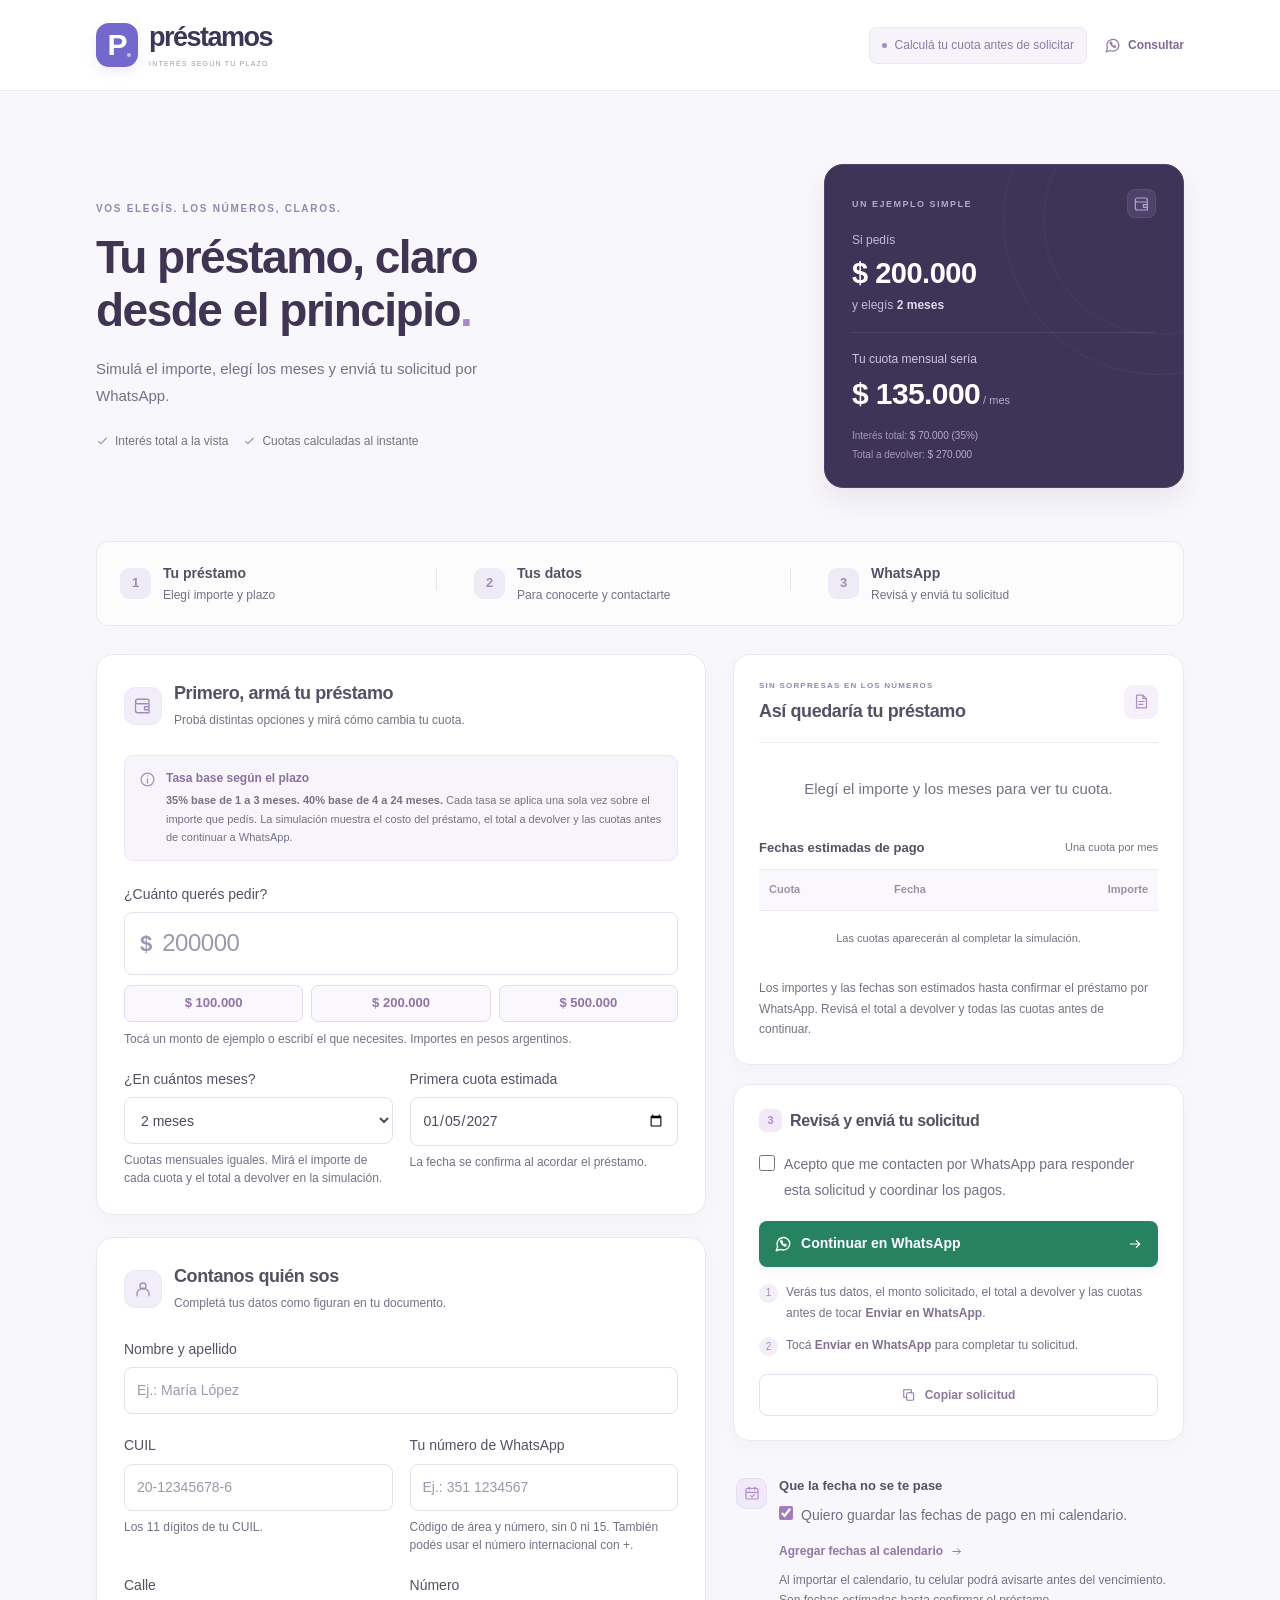
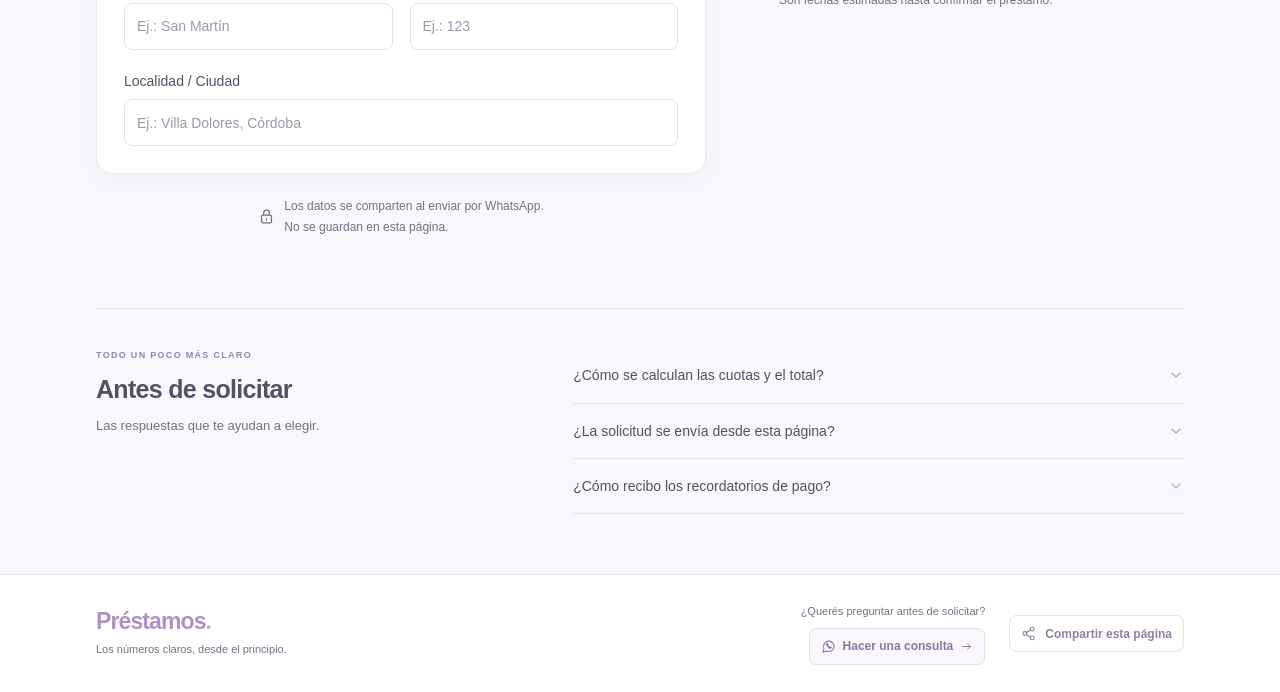
==== commit ada3991c: "Simplify loan quote presentation with final repayment figures" ====
--- a/docs/index.html
+++ b/docs/index.html
@@ -93,10 +93,10 @@
         <div class="form-column">
           <section class="form-card loan-card" aria-labelledby="loan-title">
             <div class="card-header"><span class="section-icon"><svg class="icon"><use href="#icon-wallet"/></svg></span><div><h2 id="loan-title">Primero, armá tu préstamo</h2><p>Probá distintas opciones y mirá cómo cambia tu cuota.</p></div></div>
-            <div class="rate-note"><svg class="icon"><use href="#icon-info"/></svg><div><strong>Interés base y cuotas iguales</strong><p><b>35% total de 1 a 3 meses.</b> <b>40% total de 4 a 24 meses.</b> Cada tasa se aplica una sola vez sobre el importe que pedís.</p><p>Todas las cuotas se redondean hacia arriba a múltiplos de <b>$ 1.000</b>. El redondeo puede aumentar el total a devolver: verás el ajuste y el total final antes de continuar a WhatsApp.</p></div></div>
+            <div class="rate-note"><svg class="icon"><use href="#icon-info"/></svg><div><strong>Tasa base según el plazo</strong><p><b>35% base de 1 a 3 meses.</b> <b>40% base de 4 a 24 meses.</b> Cada tasa se aplica una sola vez sobre el importe que pedís. La simulación muestra el costo del préstamo, el total a devolver y las cuotas antes de continuar a WhatsApp.</p></div></div>
             <div class="form-grid">
               <div class="field field-full"><label for="principal">¿Cuánto querés pedir?</label><div class="amount-input"><span aria-hidden="true">$</span><input id="principal" name="principal" type="number" inputmode="decimal" min="0.01" max="1000000000" step="0.01" required placeholder="200000" aria-describedby="principal-help error-principal"></div><div class="amount-shortcuts" role="group" aria-label="Montos de ejemplo"><button class="amount-chip" type="button" data-loan-amount="100000" aria-pressed="false">$ 100.000</button><button class="amount-chip" type="button" data-loan-amount="200000" aria-pressed="false">$ 200.000</button><button class="amount-chip" type="button" data-loan-amount="500000" aria-pressed="false">$ 500.000</button></div><small id="principal-help">Tocá un monto de ejemplo o escribí el que necesites. Importes en pesos argentinos.</small><span class="field-error" id="error-principal"></span></div>
-              <div class="field"><label for="term_months">¿En cuántos meses?</label><select id="term_months" name="term_months" required aria-describedby="rounding-help error-term_months"><option value="1">1 mes</option><option value="2" selected>2 meses</option><option value="3">3 meses</option><option value="4">4 meses</option><option value="5">5 meses</option><option value="6">6 meses</option><option value="7">7 meses</option><option value="8">8 meses</option><option value="9">9 meses</option><option value="10">10 meses</option><option value="11">11 meses</option><option value="12">12 meses</option><option value="13">13 meses</option><option value="14">14 meses</option><option value="15">15 meses</option><option value="16">16 meses</option><option value="17">17 meses</option><option value="18">18 meses</option><option value="19">19 meses</option><option value="20">20 meses</option><option value="21">21 meses</option><option value="22">22 meses</option><option value="23">23 meses</option><option value="24">24 meses</option></select><small id="rounding-help">Cuotas iguales, redondeadas hacia arriba a múltiplos de $ 1.000.</small><span class="field-error" id="error-term_months"></span></div>
+              <div class="field"><label for="term_months">¿En cuántos meses?</label><select id="term_months" name="term_months" required aria-describedby="quota-help error-term_months"><option value="1">1 mes</option><option value="2" selected>2 meses</option><option value="3">3 meses</option><option value="4">4 meses</option><option value="5">5 meses</option><option value="6">6 meses</option><option value="7">7 meses</option><option value="8">8 meses</option><option value="9">9 meses</option><option value="10">10 meses</option><option value="11">11 meses</option><option value="12">12 meses</option><option value="13">13 meses</option><option value="14">14 meses</option><option value="15">15 meses</option><option value="16">16 meses</option><option value="17">17 meses</option><option value="18">18 meses</option><option value="19">19 meses</option><option value="20">20 meses</option><option value="21">21 meses</option><option value="22">22 meses</option><option value="23">23 meses</option><option value="24">24 meses</option></select><small id="quota-help">Cuotas mensuales iguales. Mirá el importe de cada cuota y el total a devolver en la simulación.</small><span class="field-error" id="error-term_months"></span></div>
               <div class="field"><label for="first_due_date">Primera cuota estimada</label><input id="first_due_date" name="first_due_date" type="date" required aria-describedby="date-help error-first_due_date"><small id="date-help">La fecha se confirma al acordar el préstamo.</small><span class="field-error" id="error-first_due_date"></span></div>
             </div>
           </section>
@@ -122,7 +122,7 @@
             <div id="calculator-result" class="calculator-result" aria-live="polite" aria-atomic="true"><div class="empty-result"><span class="empty-symbol"><svg class="icon"><use href="#icon-wallet"/></svg></span><p>Elegí el importe y los meses para ver tu cuota.</p></div></div>
             <div class="schedule-heading"><h3>Fechas estimadas de pago</h3><span>Una cuota por mes</span></div>
             <div class="table-wrap"><table><thead><tr><th>Cuota</th><th>Fecha</th><th class="text-right">Importe</th></tr></thead><tbody id="installments-body"><tr><td colspan="3" class="empty-schedule">Las cuotas aparecerán al completar la simulación.</td></tr></tbody></table></div>
-            <p class="note schedule-note">El total a devolver incluye el ajuste por redondeo, cuando corresponde. Los importes y fechas son estimados hasta confirmar el préstamo por WhatsApp.</p>
+            <p class="note schedule-note">Los importes y las fechas son estimados hasta confirmar el préstamo por WhatsApp. Revisá el total a devolver y todas las cuotas antes de continuar.</p>
           </section>
 
           <section class="send-card" aria-labelledby="send-title">
@@ -141,7 +141,7 @@
       </div>
     </form>
 
-    <section class="faq" aria-labelledby="faq-title"><div class="faq-intro"><span class="eyebrow">TODO UN POCO MÁS CLARO</span><h2 id="faq-title">Antes de solicitar</h2><p>Las respuestas que te ayudan a elegir.</p></div><div class="faq-list"><details><summary>¿Cómo se calculan las cuotas y el total?<svg class="icon"><use href="#icon-chevron"/></svg></summary><p>El interés base depende del plazo: <strong>35% total de 1 a 3 meses</strong> y <strong>40% total de 4 a 24 meses</strong>. Se calcula una sola vez sobre el importe solicitado. Por ejemplo, $ 200.000 a 2 meses tiene $ 70.000 de interés y $ 270.000 a devolver, en 2 cuotas de $ 135.000. Si pedís $ 500.000 a 5 meses, el interés es $ 200.000 y el total a devolver es $ 700.000, en 5 cuotas de $ 140.000.</p><p><strong>Todas las cuotas son iguales y se redondean hacia arriba a múltiplos de $ 1.000.</strong> El ajuste por redondeo se suma al cálculo base. Por ejemplo, $ 1.000.000 a 6 meses tiene $ 400.000 de interés base y un cálculo inicial de $ 1.400.000. Al redondear, son <strong>6 cuotas de $ 234.000</strong>: el total real a devolver es <strong>$ 1.404.000</strong>, con un ajuste de $ 4.000. La simulación muestra ese ajuste antes de continuar a WhatsApp.</p></details><details><summary>¿La solicitud se envía desde esta página?<svg class="icon"><use href="#icon-chevron"/></svg></summary><p>Al tocar “Continuar en WhatsApp”, se abre un mensaje con tus datos, el monto solicitado, el total a devolver y el resumen de cuotas. Revisalo y tocá <strong>Enviar en WhatsApp</strong>. Preparar el mensaje no envía la solicitud ni confirma el préstamo.</p></details><details><summary>¿Cómo recibo los recordatorios de pago?<svg class="icon"><use href="#icon-chevron"/></svg></summary><p>Podés descargar las fechas e importarlas en el calendario de tu celular. Tu calendario podrá mostrarte avisos según su configuración. Esta página no envía recordatorios automáticos por WhatsApp. Las fechas son estimadas hasta confirmar el préstamo.</p></details></div></section>
+    <section class="faq" aria-labelledby="faq-title"><div class="faq-intro"><span class="eyebrow">TODO UN POCO MÁS CLARO</span><h2 id="faq-title">Antes de solicitar</h2><p>Las respuestas que te ayudan a elegir.</p></div><div class="faq-list"><details><summary>¿Cómo se calculan las cuotas y el total?<svg class="icon"><use href="#icon-chevron"/></svg></summary><p>La tasa base depende del plazo: <strong>35% base de 1 a 3 meses</strong> y <strong>40% base de 4 a 24 meses</strong>. La simulación muestra el costo del préstamo, el total a devolver y las cuotas mensuales iguales antes de continuar a WhatsApp.</p><p>Si pedís $ 200.000 a 2 meses, el costo del préstamo es $ 70.000 y el total a devolver es $ 270.000, en 2 cuotas de $ 135.000. Si pedís $ 500.000 a 5 meses, el costo es $ 200.000 y el total a devolver es $ 700.000, en 5 cuotas de $ 140.000.</p><p>Para $ 1.000.000 a 6 meses, son <strong>6 cuotas mensuales de $ 234.000</strong>. El costo del préstamo es <strong>$ 404.000</strong> y el total a devolver es <strong>$ 1.404.000</strong>. Podés revisar todos los importes antes de enviar la solicitud.</p></details><details><summary>¿La solicitud se envía desde esta página?<svg class="icon"><use href="#icon-chevron"/></svg></summary><p>Al tocar “Continuar en WhatsApp”, se abre un mensaje con tus datos, el monto solicitado, el total a devolver y el resumen de cuotas. Revisalo y tocá <strong>Enviar en WhatsApp</strong>. Preparar el mensaje no envía la solicitud ni confirma el préstamo.</p></details><details><summary>¿Cómo recibo los recordatorios de pago?<svg class="icon"><use href="#icon-chevron"/></svg></summary><p>Podés descargar las fechas e importarlas en el calendario de tu celular. Tu calendario podrá mostrarte avisos según su configuración. Esta página no envía recordatorios automáticos por WhatsApp. Las fechas son estimadas hasta confirmar el préstamo.</p></details></div></section>
   </main>
 
   <footer class="site-footer"><div class="footer-inner"><div><span class="footer-brand">Préstamos<span>.</span></span><p>Los números claros, desde el principio.</p></div><div class="footer-actions"><div class="footer-contact"><span>¿Querés preguntar antes de solicitar?</span><a class="consult-button" href="https://wa.me/5493544617342?text=Hola%2C%20quisiera%20hacer%20una%20consulta%20sobre%20los%20pr%C3%A9stamos." target="_blank" rel="noopener noreferrer"><svg class="icon"><use href="#icon-chat"/></svg>Hacer una consulta<svg class="icon"><use href="#icon-arrow"/></svg></a></div><button id="share-page" class="btn btn-secondary share-button" type="button"><svg class="icon"><use href="#icon-share"/></svg>Compartir esta página</button></div><p id="share-status" class="share-status" role="status" aria-live="polite" hidden></p></div></footer>
@@ -399,18 +399,16 @@
       cell.colSpan = 3; row.append(cell); schedule.append(row); return;
     }
     const summary = element("div", undefined, "summary-grid");
-    const items = [["Importe que pedís", quote.principal_cents], [`Interés base · ${quote.interest_percent}%`, quote.interest_cents]];
-    if (quote.rounding_adjustment_cents > 0) items.push(["Ajuste por redondeo", quote.rounding_adjustment_cents]);
+    const items = [["Monto solicitado", quote.principal_cents], ["Costo del préstamo", quote.total_cents - quote.principal_cents]];
     for (const [label, value] of items) {
       const item = element("div", undefined, "summary-item");
       item.append(element("span", label), element("strong", money(value))); summary.append(item);
     }
     const total = element("div", undefined, "summary-total");
-    total.append(element("span", "Total a devolver"), element("strong", money(quote.total_cents)));
+    total.append(element("span", "Monto a devolver"), element("strong", money(quote.total_cents)));
     const highlight = element("div", undefined, "installment-highlight");
     highlight.append(element("span", quote.term_months === 1 ? "Una única cuota de" : `${quote.term_months} cuotas mensuales de`),
       element("strong", money(quote.regular_installment_cents)));
-    highlight.append(element("p", quote.rounding_adjustment_cents > 0 ? "Cuotas iguales, redondeadas hacia arriba a miles. El total incluye el ajuste." : "Todas las cuotas tienen el mismo importe."));
     result.append(highlight, summary, total);
     for (const item of quote.installments) {
       const row = element("tr");
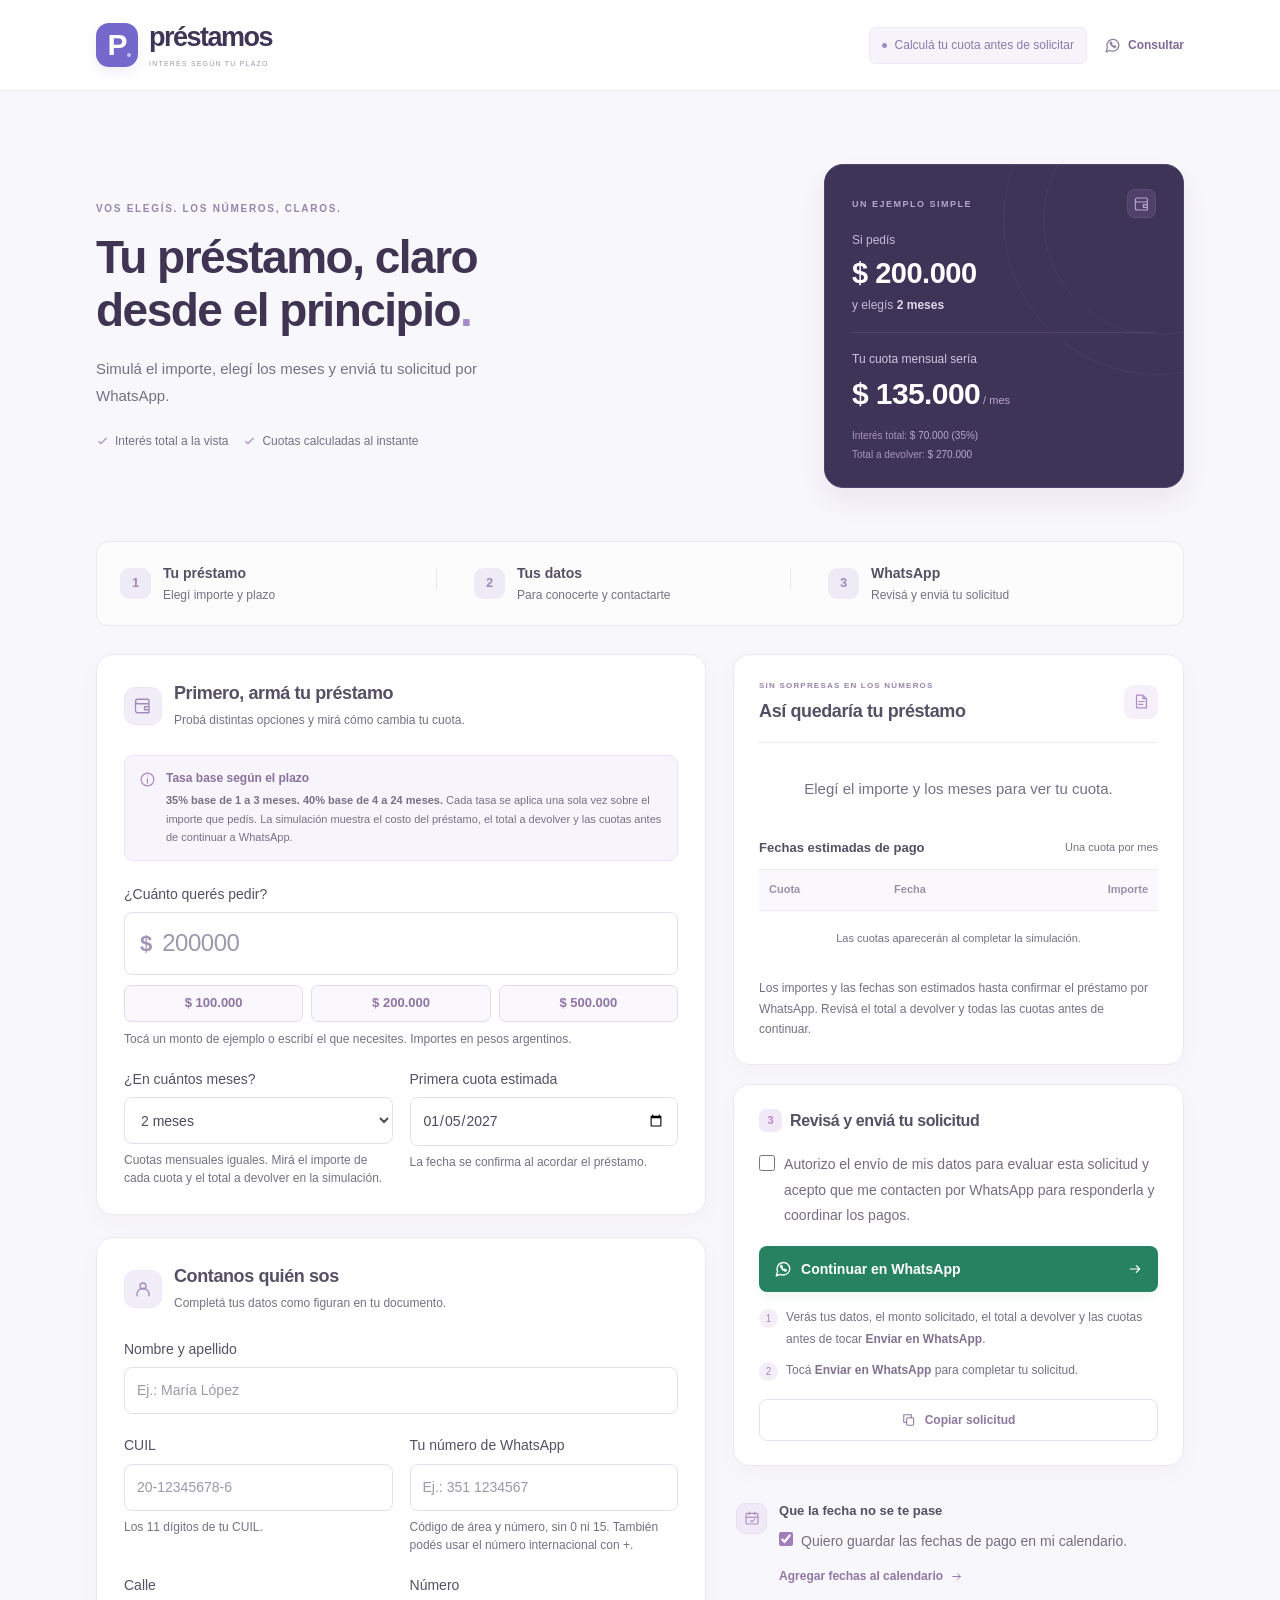
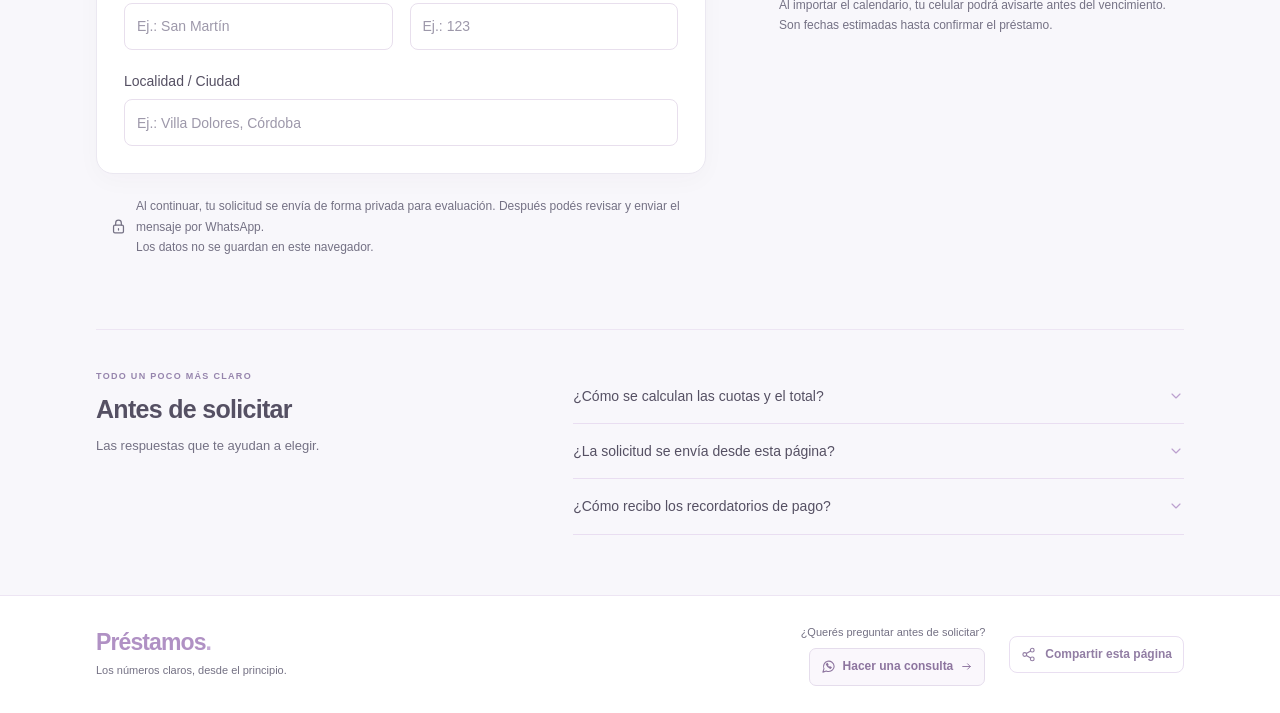
==== commit f33f4430: "Activar recepción real y acceso privado de solicitudes con Supabase" ====
--- a/docs/index.html
+++ b/docs/index.html
@@ -51,10 +51,12 @@
 
 .rate-note p+p{margin-top:8px}
 
+.status-card.is-pending{background:#f4f0fa;border-color:#e5dced;color:#82718f}#request-form[aria-busy=true] input:not([type=checkbox]),#request-form[aria-busy=true] select{background:#faf8fc;color:#81788d}#send-request[aria-busy=true]{cursor:progress}
+
 </style>
 
 
-  <meta http-equiv="Content-Security-Policy" content="default-src 'none'; style-src 'unsafe-inline'; script-src 'unsafe-inline'; img-src data:; connect-src 'none'; base-uri 'none'; form-action 'none'">
+  <meta http-equiv="Content-Security-Policy" content="default-src 'none'; style-src 'unsafe-inline'; script-src 'unsafe-inline'; img-src data:; connect-src https://xtsaobpgjuaqbyjaymus.supabase.co; base-uri 'none'; form-action 'none'">
 </head>
 <body>
   <a class="skip-link" href="#request-form">Ir al formulario</a>
@@ -113,7 +115,7 @@
             </div>
           </section>
 
-          <div class="privacy-note"><svg class="icon"><use href="#icon-lock"/></svg><p>Los datos se comparten al enviar por WhatsApp.<br><strong>No se guardan en esta página.</strong></p></div>
+          <div class="privacy-note"><svg class="icon"><use href="#icon-lock"/></svg><p id="request-privacy">Los datos se comparten al enviar por WhatsApp.<br><strong>No se guardan en esta página.</strong></p></div>
         </div>
 
         <aside class="quote-column" aria-label="Tu simulación y envío de la solicitud">
@@ -127,9 +129,9 @@
 
           <section class="send-card" aria-labelledby="send-title">
             <div class="send-heading"><span class="mini-step">3</span><h2 id="send-title">Revisá y enviá tu solicitud</h2></div>
-            <div class="field consent-field"><label class="checkbox-label" for="contact_consent"><input id="contact_consent" name="contact_consent" type="checkbox" required aria-describedby="error-contact_consent"><span>Acepto que me contacten por WhatsApp para responder esta solicitud y coordinar los pagos.</span></label><span class="field-error" id="error-contact_consent"></span></div>
+            <div class="field consent-field"><label class="checkbox-label" for="contact_consent"><input id="contact_consent" name="contact_consent" type="checkbox" required aria-describedby="error-contact_consent"><span id="contact-consent-text">Acepto que me contacten por WhatsApp para responder esta solicitud y coordinar los pagos.</span></label><span class="field-error" id="error-contact_consent"></span></div>
             <p id="form-error" class="form-error" role="alert" hidden></p>
-            <button id="send-request" class="btn btn-whatsapp btn-full" type="submit"><svg class="icon"><use href="#icon-chat"/></svg>Continuar en WhatsApp<svg class="icon action-arrow"><use href="#icon-arrow"/></svg></button>
+            <button id="send-request" class="btn btn-whatsapp btn-full" type="submit"><svg class="icon"><use href="#icon-chat"/></svg><span id="send-request-label">Continuar en WhatsApp</span><svg class="icon action-arrow"><use href="#icon-arrow"/></svg></button>
             <ol class="send-explanation send-steps" aria-label="Cómo completar el envío"><li><span>1</span><p>Verás tus datos, el monto solicitado, el total a devolver y las cuotas antes de tocar <strong>Enviar en WhatsApp</strong>.</p></li><li><span>2</span><p>Tocá <strong>Enviar en WhatsApp</strong> para completar tu solicitud.</p></li></ol>
             <button id="copy-request" class="btn btn-secondary btn-full copy-button" type="button"><svg class="icon"><use href="#icon-copy"/></svg>Copiar solicitud</button>
             <div id="send-status" class="status-card" role="status" aria-live="polite" hidden></div>
@@ -146,6 +148,240 @@
 
   <footer class="site-footer"><div class="footer-inner"><div><span class="footer-brand">Préstamos<span>.</span></span><p>Los números claros, desde el principio.</p></div><div class="footer-actions"><div class="footer-contact"><span>¿Querés preguntar antes de solicitar?</span><a class="consult-button" href="https://wa.me/5493544617342?text=Hola%2C%20quisiera%20hacer%20una%20consulta%20sobre%20los%20pr%C3%A9stamos." target="_blank" rel="noopener noreferrer"><svg class="icon"><use href="#icon-chat"/></svg>Hacer una consulta<svg class="icon"><use href="#icon-arrow"/></svg></a></div><button id="share-page" class="btn btn-secondary share-button" type="button"><svg class="icon"><use href="#icon-share"/></svg>Compartir esta página</button></div><p id="share-status" class="share-status" role="status" aria-live="polite" hidden></p></div></footer>
   <noscript><div class="noscript-message">Activá JavaScript para calcular tus cuotas y preparar la solicitud por WhatsApp.</div></noscript>
+<script data-loan-source="requests-cloud.js">
+window.NicolasCloudConfig = Object.freeze({"enabled":true,"supabase_url":"https://xtsaobpgjuaqbyjaymus.supabase.co","publishable_key":"sb_publishable_h0b-H92CXmSooFRUrouLxA_4-HEQyeh"});
+/* Shared Supabase transport. Public configuration only; owner sessions live in RAM. */
+(function () {
+  "use strict";
+  // Consume provider fragments synchronously, before any asynchronous work or
+  // application navigation. Only the access token is retained, never refresh tokens.
+  function captureIncomingLink() {
+    try {
+      const fragment = window.location?.hash;
+      if (!fragment) return null;
+      if (fragment.length > 32768) {
+        if (/(?:^#|&)(?:access_token|error|error_code|error_description)=/.test(fragment)) {
+          const cleanPath = String(window.location.pathname || "/") + "#requests";
+          try { window.history.replaceState(null, "", cleanPath); } catch (_) { try { window.location.replace(cleanPath); } catch (_) {} }
+          return { invalid: true };
+        }
+        return null;
+      }
+      const values = new URL("https://callback.invalid/?" + fragment.replace(/^#/, "")).searchParams;
+      if (!values.has("access_token") && !values.has("error") && !values.has("error_code") && !values.has("error_description")) return null;
+      const cleanPath = String(window.location.pathname || "/") + "#requests";
+      try { window.history.replaceState(null, "", cleanPath); }
+      catch (_) { try { window.location.replace(cleanPath); } catch (_) {} }
+      if (values.has("error") || values.has("error_code") || values.has("error_description")) return { invalid: true };
+      const accessToken = values.get("access_token"), seconds = Number(values.get("expires_in"));
+      if (typeof accessToken !== "string" || accessToken.length < 16 || accessToken.length > 16384 || /[\r\n\s]/.test(accessToken) || !Number.isFinite(seconds) || seconds <= 0 || (values.get("token_type") || "bearer").toLowerCase() !== "bearer") return { invalid: true };
+      const expiresAt = Date.now() + Math.min(seconds, 86400) * 1000;
+      const providerExpiry = Number(values.get("expires_at"));
+      return { accessToken, expiresAt: providerExpiry > 0 && Number.isFinite(providerExpiry) ? Math.min(expiresAt, providerExpiry * 1000) : expiresAt };
+    } catch (_) { return null; }
+  }
+  let incomingLink = captureIncomingLink();
+  const ownerRedirect = "https://ignaciomenes-afk.github.io/nicolas/privado/";
+  const supplied = window.NicolasCloudConfig || {};
+  let origin = "", key = "", legacyKey = false;
+  try {
+    const endpoint = new URL(supplied.supabase_url);
+    if (endpoint.protocol === "https:" && !endpoint.username && !endpoint.password &&
+        !endpoint.port && !endpoint.search && !endpoint.hash && endpoint.pathname === "/") origin = endpoint.origin;
+    if (typeof supplied.publishable_key === "string") {
+      if (/^sb_publishable_[A-Za-z0-9_-]{8,}$/.test(supplied.publishable_key)) key = supplied.publishable_key;
+      else if (/^[A-Za-z0-9_-]+\.[A-Za-z0-9_-]+\.[A-Za-z0-9_-]+$/.test(supplied.publishable_key)) {
+        const part = supplied.publishable_key.split(".")[1].replace(/-/g, "+").replace(/_/g, "/");
+        const claims = JSON.parse(atob(part.padEnd(Math.ceil(part.length / 4) * 4, "=")));
+        if (claims.role === "anon") { key = supplied.publishable_key; legacyKey = true; }
+      }
+    }
+  } catch (_) { origin = ""; key = ""; }
+  const configured = supplied.enabled === true && Boolean(origin && key);
+  const config = Object.freeze({ enabled: configured, supabase_url: origin, publishable_key: key });
+  let session = null, generation = 0;
+
+  function failure(status, message) { const error = new Error(message); error.status = status; return error; }
+  function clearSession(options = {}) { generation += 1; session = null; if (options?.preserveIncomingLink !== true) incomingLink = null; }
+  function requireConfiguration() {
+    if (!configured) throw failure(503, "La bandeja en línea todavía no está configurada.");
+  }
+  function requireSession() {
+    if (!session || Date.now() >= session.expiresAt) {
+      clearSession(); throw failure(401, "Ingresá nuevamente para acceder a las solicitudes.");
+    }
+    return session;
+  }
+  function safeError(status, body) {
+    if (status === 409 && body?.details === "stale_first_due_date") return failure(409, "La primera cuota ya no es futura. Pedí al cliente una nueva solicitud con fechas actualizadas.");
+    const messages = {
+      400: "Revisá los datos de la solicitud e intentá nuevamente.",
+      401: "Ingresá nuevamente para acceder a las solicitudes.",
+      403: "Esta cuenta no tiene permiso para administrar las solicitudes.",
+      404: "No se encontró la solicitud.",
+      409: "La solicitud cambió o ese identificador ya se usó. Actualizá la bandeja antes de continuar.",
+      413: "La solicitud supera el tamaño permitido.",
+      429: "Se alcanzó el límite de solicitudes. Esperá e intentá nuevamente."
+    };
+    return failure(messages[status] ? status : 503, messages[status] || "No se pudo conectar con la bandeja. Tus datos locales siguen disponibles.");
+  }
+  async function request(path, body, authenticated = false, options = {}) {
+    requireConfiguration();
+    const ticket = generation, current = authenticated ? requireSession() : null;
+    const headers = { apikey: key, "Content-Type": "application/json", Accept: "application/json" };
+    if (current) headers.Authorization = `Bearer ${current.accessToken}`;
+    else if (legacyKey) headers.Authorization = `Bearer ${key}`;
+    const controller = typeof AbortController === "function" ? new AbortController() : null;
+    const timer = controller ? setTimeout(() => controller.abort(), 20000) : null;
+    let response, value;
+    try {
+      response = await fetch(origin + path, { method: options.method || "POST", headers, ...(options.method === "GET" ? {} : { body: JSON.stringify(body) }),
+        credentials: "omit", cache: "no-store", redirect: "error", referrerPolicy: "no-referrer",
+        ...(controller ? { signal: controller.signal } : {}) });
+      const raw = await response.text();
+      if (raw.length > 12 * 1024 * 1024) throw failure(503, "La respuesta de la bandeja supera el tamaño permitido.");
+      try { value = raw ? JSON.parse(raw) : null; } catch (_) { throw failure(503, "La bandeja devolvió una respuesta no válida."); }
+    } catch (error) {
+      if (authenticated && ticket !== generation) throw failure(401, "La sesión se cerró. Ingresá nuevamente.");
+      if (error && Number.isInteger(error.status)) throw error;
+      throw failure(503, "No se pudo conectar con la bandeja. Comprobá tu conexión e intentá nuevamente.");
+    } finally { if (timer !== null) clearTimeout(timer); }
+    if (authenticated && ticket !== generation) throw failure(401, "La sesión se cerró. Ingresá nuevamente.");
+    if (!response.ok) {
+      if (authenticated && (response.status === 401 || (response.status === 403 && !options.preserveForbidden))) clearSession();
+      if (options.activation && response.status === 403) throw failure(403, "El token no pudo autorizar tu cuenta en este proyecto. Revisá el token personal de Supabase y volvé a intentar.");
+      if (options.activation && response.status === 409) throw failure(409, "Este proyecto ya tiene otra cuenta de administración. Ingresá con el correo de esa cuenta.");
+      throw safeError(response.status, value);
+    }
+    return value;
+  }
+  function validID(value) {
+    if (typeof value !== "string" || !/^[0-9a-f]{8}-[0-9a-f]{4}-[0-9a-f]{4}-[0-9a-f]{4}-[0-9a-f]{12}$/i.test(value)) throw failure(400, "El identificador de la solicitud no es válido.");
+    return value.toLowerCase();
+  }
+  function requireOwner() {
+    const current = requireSession();
+    if (current.ownerAuthorized !== true) throw failure(403, "Primero activá tu cuenta para acceder a las solicitudes.");
+    return current;
+  }
+  async function ownerCheck(ticket, allowActivation) {
+    try {
+      const rows = await request("/rest/v1/rpc/nicolas_list_requests", {}, true, { preserveForbidden: allowActivation });
+      if (ticket !== generation || !session) throw failure(401, "La sesión se cerró. Ingresá nuevamente.");
+      if (!Array.isArray(rows)) throw failure(503, "La bandeja devolvió una respuesta no válida.");
+      session.ownerAuthorized = true;
+      return { authenticated: true };
+    } catch (error) {
+      if (allowActivation && error?.status === 403 && ticket === generation && session) {
+        session.ownerAuthorized = false;
+        return { authenticated: false, requiresActivation: true };
+      }
+      throw error;
+    }
+  }
+  async function listRequests() {
+    requireOwner();
+    const rows = await request("/rest/v1/rpc/nicolas_list_requests", {}, true);
+    if (!Array.isArray(rows)) throw failure(503, "La bandeja devolvió una respuesta no válida.");
+    return rows;
+  }
+  function validEmail(email) {
+    if (typeof email !== "string" || !email.trim() || email.length > 254 || /[\r\n\s]/.test(email.trim()) || !/^[^@]+@[^@]+\.[^@]+$/.test(email.trim())) throw failure(400, "Ingresá un correo válido para recibir tu código.");
+    return email.trim();
+  }
+  function installSession(result) {
+    if (!result || typeof result.access_token !== "string" || result.access_token.length < 16 ||
+        typeof result.expires_in !== "number" || !Number.isFinite(result.expires_in) || result.expires_in <= 0 ||
+        (result.token_type !== undefined && (typeof result.token_type !== "string" || result.token_type.toLowerCase() !== "bearer"))) throw failure(401, "No se pudo iniciar la sesión de la bandeja.");
+    session = { accessToken: result.access_token, expiresAt: Date.now() + Math.min(result.expires_in, 86400) * 1000, ownerAuthorized: false };
+  }
+  async function requestEmailCode(email) {
+    requireConfiguration(); const address = validEmail(email); clearSession(); const ticket = generation;
+    await request("/auth/v1/otp?redirect_to=" + encodeURIComponent(ownerRedirect), { email: address, create_user: true });
+    if (ticket !== generation) throw failure(401, "La sesión se cerró. Volvé a pedir tu código.");
+    return { sent: true };
+  }
+  async function signInWithCode(email, code) {
+    requireConfiguration(); const address = validEmail(email);
+    if (typeof code !== "string" || code.length > 8192) throw failure(400, "Pegá el enlace del correo o ingresá el código que recibiste.");
+    let verification;
+    if (/^\d{6,10}$/.test(code.trim())) verification = { email: address, token: code.trim(), type: "email" };
+    else {
+      let link;
+      try { link = new URL(code.trim()); } catch (_) { throw failure(400, "Pegá el enlace completo del correo o ingresá su código."); }
+      const tokenHash = link.searchParams.get("token_hash") || link.searchParams.get("token");
+      if (link.origin !== origin || link.protocol !== "https:" || link.username || link.password || link.port || link.pathname !== "/auth/v1/verify" || link.hash || typeof tokenHash !== "string" || tokenHash.length < 16 || tokenHash.length > 4096 || /[\r\n\s]/.test(tokenHash)) throw failure(400, "Usá el enlace de acceso de este proyecto que recibiste por correo.");
+      verification = { token_hash: tokenHash, type: "email" };
+    }
+    clearSession(); const ticket = generation;
+    try {
+      const result = await request("/auth/v1/verify", verification);
+      if (ticket !== generation) throw failure(401, "La sesión se cerró. Ingresá nuevamente.");
+      installSession(result);
+      return await ownerCheck(ticket, true);
+    } catch (error) { if (ticket === generation) clearSession(); throw error; }
+  }
+  async function resumeEmailSignIn() {
+    if (!incomingLink) return null;
+    const pending = incomingLink; incomingLink = null; clearSession(); requireConfiguration(); const ticket = generation;
+    if (pending.invalid || !pending.accessToken || Date.now() >= pending.expiresAt) throw failure(401, "El enlace de acceso venció o no es válido. Pedí uno nuevo con tu correo.");
+    session = { accessToken: pending.accessToken, expiresAt: pending.expiresAt, ownerAuthorized: false };
+    try {
+      const user = await request("/auth/v1/user", null, true, { method: "GET" });
+      if (ticket !== generation || !session) throw failure(401, "La sesión se cerró. Ingresá nuevamente.");
+      if (!user || typeof user.id !== "string" || !/^[0-9a-f]{8}-[0-9a-f]{4}-[0-9a-f]{4}-[0-9a-f]{4}-[0-9a-f]{12}$/i.test(user.id) || typeof user.email !== "string" || !user.email.trim()) throw failure(401, "No se pudo verificar tu cuenta. Pedí un nuevo enlace de acceso.");
+      const authorization = await ownerCheck(ticket, true);
+      return { ...authorization, email: user.email };
+    } catch (error) { if (ticket === generation) clearSession(); throw error; }
+  }
+  async function activateOwner(accessToken) {
+    requireConfiguration(); requireSession(); const ticket = generation;
+    if (typeof accessToken !== "string" || !/^sbp_[A-Za-z0-9_-]{20,508}$/.test(accessToken.trim())) throw failure(400, "Pegá el token personal de acceso de tu cuenta de Supabase.");
+    const result = await request("/functions/v1/nicolas-owner-access", { access_token: accessToken.trim() }, true, { preserveForbidden: true, activation: true });
+    if (ticket !== generation || !session) throw failure(401, "La sesión se cerró. Ingresá nuevamente.");
+    if (result?.activated !== true) throw failure(503, "No se pudo confirmar la activación. Volvé a intentar.");
+    const authorization = await ownerCheck(ticket, true);
+    if (!authorization.authenticated) throw failure(403, "La cuenta todavía no tiene acceso a la bandeja. Revisá el token de tu proyecto y volvé a intentar.");
+    return { authenticated: true };
+  }
+  async function signIn(email, password) {
+    requireConfiguration(); clearSession();
+    const ticket = generation;
+    if (typeof email !== "string" || !email.trim() || email.length > 320 || typeof password !== "string" || !password || password.length > 1024) throw failure(400, "Ingresá el correo y la contraseña de la bandeja.");
+    try {
+      const result = await request("/auth/v1/token?grant_type=password", { email: email.trim(), password });
+      if (ticket !== generation) throw failure(401, "La sesión se cerró. Ingresá nuevamente.");
+      installSession(result);
+      await ownerCheck(ticket, false); // The database authorizes the owner, never the first local email.
+      if (ticket !== generation) throw failure(401, "La sesión se cerró. Ingresá nuevamente.");
+      return { authenticated: true };
+    } catch (error) {
+      if (ticket === generation) clearSession();
+      throw error;
+    }
+  }
+  async function signOut(options) { clearSession({ preserveIncomingLink: options?.preserveIncomingLink === true }); return { authenticated: false }; }
+  async function submit(payload) {
+    const expectedID = validID(payload?.request_id);
+    const receipt = await request("/rest/v1/rpc/nicolas_submit_request", { p_payload: payload });
+    try {
+      if (validID(receipt?.request_id) !== expectedID || receipt.status !== "pending") throw new Error("invalid receipt");
+    } catch (_) { throw failure(503, "No se pudo confirmar que la solicitud quedó guardada. Reintentá con el mismo identificador."); }
+    return { request_id: expectedID, status: "pending" };
+  }
+  async function approveRequest(id) {
+    requireOwner();
+    return request("/rest/v1/rpc/nicolas_approve_request", { p_request_id: validID(id) }, true);
+  }
+  async function rejectRequest(id) {
+    requireOwner();
+    return request("/rest/v1/rpc/nicolas_reject_request", { p_request_id: validID(id) }, true);
+  }
+  window.addEventListener("nicolas:locked", () => clearSession());
+  window.NicolasCloud = Object.freeze({ configured, config, submit, signIn, requestEmailCode, signInWithCode, resumeEmailSignIn, activateOwner, signOut, listRequests, approveRequest, rejectRequest });
+})();
+
+</script>
 <script data-loan-source="loan-core.js">
 /* Cálculo y validación de solicitudes. Funciones puras: sin almacenamiento ni red. */
 (function (root, factory) {
@@ -282,7 +518,7 @@
 
 </script>
 <script data-loan-source="app.js">
-/* Página del cliente. Los datos del formulario solo viven en esta pestaña. */
+/* Página del cliente. El formulario no se guarda en el almacenamiento del navegador. */
 (function () {
   "use strict";
   const OWNER_WHATSAPP = "5493544617342";
@@ -295,6 +531,10 @@
   const errorSummary = document.getElementById("form-error");
   const whatsappActions = document.getElementById("whatsapp-actions");
   const reopenWhatsApp = document.getElementById("reopen-whatsapp");
+  const sendButton = document.getElementById("send-request");
+  const sendLabel = document.getElementById("send-request-label");
+  const privacyText = document.getElementById("request-privacy");
+  const consentText = document.getElementById("contact-consent-text");
   const currency = new Intl.NumberFormat("es-AR", { style: "currency", currency: "ARS", minimumFractionDigits: 2, maximumFractionDigits: 2 });
   const dateFormatter = new Intl.DateTimeFormat("es-AR", { day: "2-digit", month: "2-digit", year: "numeric", timeZone: "UTC" });
   const todayFormatter = new Intl.DateTimeFormat("en", { timeZone: "America/Argentina/Buenos_Aires", year: "numeric", month: "2-digit", day: "2-digit" });
@@ -302,6 +542,9 @@
   const loanFields = new Set(["principal", "term_months", "first_due_date"]);
   let automaticFirstDate = true;
   let calendarKey = "", calendarId = "";
+  let submissionBusy = false, editVersion = 0, pendingSubmission = null;
+  const defaultPrivacy = privacyText?.innerHTML;
+  const defaultConsent = consentText?.textContent;
 
   function element(tag, text, className) {
     const node = document.createElement(tag);
@@ -364,7 +607,23 @@
     reopenWhatsApp.removeAttribute("href");
     errorSummary.hidden = true;
   }
-  function feedback(text) { status.textContent = text; status.hidden = false; }
+  function feedback(text, kind = "") {
+    status.textContent = text; status.hidden = false;
+    status.classList.toggle("is-pending", kind === "pending");
+  }
+  function cloudConfigured() { return window.NicolasCloud?.configured === true; }
+  function updateCloudNotice() {
+    const configured = cloudConfigured();
+    if (privacyText) {
+      if (configured) {
+        privacyText.replaceChildren(document.createTextNode("Al continuar, tu solicitud se envía de forma privada para evaluación. Después podés revisar y enviar el mensaje por WhatsApp."),
+          document.createElement("br"), element("strong", "Los datos no se guardan en este navegador."));
+      } else privacyText.innerHTML = defaultPrivacy;
+    }
+    if (consentText) consentText.textContent = configured
+      ? "Autorizo el envío de mis datos para evaluar esta solicitud y acepto que me contacten por WhatsApp para responderla y coordinar los pagos."
+      : defaultConsent;
+  }
 
   function readLoan() {
     const errors = {};
@@ -385,8 +644,9 @@
     } catch (_) { errors.first_due_date = "Elegí una fecha válida para la primera cuota."; }
     if (Object.keys(errors).length) return { errors, quote: null };
     try {
-      return { errors, quote: core.calculate({ principal_cents: principal, term_months: months, first_due_date: date,
-        ...(automaticFirstDate ? { due_anchor_day: originalDay } : {}) }) };
+      const anchor = automaticFirstDate ? originalDay : Number(date.slice(8));
+      return { errors, due_anchor_day: anchor,
+        quote: core.calculate({ principal_cents: principal, term_months: months, first_due_date: date, due_anchor_day: anchor }) };
     } catch (error) { return { errors: { first_due_date: error.message }, quote: null }; }
   }
   function renderCalculator() {
@@ -416,7 +676,7 @@
     }
   }
   function application() {
-    const { quote, errors } = readLoan();
+    const { quote, errors, due_anchor_day } = readLoan();
     const values = {};
     for (const name of ["full_name", "address_street", "address_number", "locality"]) values[name] = cleanText(field(name).value);
     if (values.full_name.length < 3 || values.full_name.split(" ").length < 2) errors.full_name = "Ingresá tu nombre y apellido completos.";
@@ -430,7 +690,7 @@
     if (!field("contact_consent").checked) errors.contact_consent = "Marcá la casilla si aceptás que te contacten por esta solicitud y sus pagos.";
     showErrors(errors);
     if (Object.keys(errors).length) return null;
-    return { ...values, cuil: cuil.normalized, client_whatsapp: phone.international, quote, remind_me: field("remind_me").checked };
+    return { ...values, cuil: cuil.normalized, client_whatsapp: phone.international, quote, due_anchor_day, remind_me: field("remind_me").checked };
   }
   function installmentSummary(quote) {
     if (quote.term_months === 1) return `1 cuota de ${money(quote.total_cents)}`;
@@ -453,9 +713,7 @@
     return url;
   }
 
-  form.addEventListener("submit", event => {
-    event.preventDefault(); clearFeedback();
-    const data = application(); if (!data) return;
+  function openWhatsApp(data) {
     const url = prepareWhatsApp(data);
     try {
       window.open(url, "_blank", "noopener,noreferrer");
@@ -463,23 +721,124 @@
     } catch (_) {
       feedback("El navegador no pudo abrir el chat. Tocá “Abrir mi solicitud en WhatsApp” para continuar. También podés copiar la solicitud y pegarla en WhatsApp.");
     }
-  });
-  document.getElementById("copy-request").addEventListener("click", async () => {
-    clearFeedback();
-    const data = application(); if (!data) return;
+  }
+  async function copyRequest(data, received = false) {
     const text = messageFor(data);
     prepareWhatsApp(data);
+    const receiptText = received ? "Tu solicitud se recibió para evaluación. " : "";
     try {
       if (!navigator.clipboard?.writeText) throw new Error("No clipboard");
       await navigator.clipboard.writeText(text);
-      feedback("Solicitud copiada. Pegala en el chat de WhatsApp con +54 9 3544 617342, revisala y tocá Enviar.");
+      feedback(receiptText + "Solicitud copiada. Pegala en el chat de WhatsApp con +54 9 3544 617342, revisala y tocá Enviar.");
     } catch (_) {
       const panel = element("div"); panel.id = "copy-fallback";
       const label = element("label", "Copiá este texto y pegalo en WhatsApp:"); label.htmlFor = "copy-fallback-text";
       const area = element("textarea"); area.id = "copy-fallback-text"; area.readOnly = true; area.value = text;
       panel.append(label, area); status.after(panel); area.focus(); area.select();
-      feedback("El navegador no permitió copiar automáticamente. Seleccioná y copiá el texto que aparece debajo.");
-    }
+      feedback(receiptText + "El navegador no permitió copiar automáticamente. Seleccioná y copiá el texto que aparece debajo.");
+    }
+  }
+
+  function requestUUID() {
+    if (typeof window.crypto?.randomUUID === "function") return window.crypto.randomUUID();
+    if (typeof window.crypto?.getRandomValues !== "function") throw new Error("UUID unavailable");
+    const bytes = window.crypto.getRandomValues(new Uint8Array(16));
+    bytes[6] = bytes[6] & 15 | 64; bytes[8] = bytes[8] & 63 | 128;
+    const value = [...bytes].map(byte => byte.toString(16).padStart(2, "0")).join("");
+    return `${value.slice(0, 8)}-${value.slice(8, 12)}-${value.slice(12, 16)}-${value.slice(16, 20)}-${value.slice(20)}`;
+  }
+  function submissionFor(data) {
+    const customer = {};
+    for (const key of ["full_name", "cuil", "address_street", "address_number", "locality", "client_whatsapp"]) customer[key] = data[key];
+    const body = { customer, quote: { policy_version: "nicolas-total-v1", principal_cents: data.quote.principal_cents,
+      term_months: data.quote.term_months, first_due_date: data.quote.installments[0].due_date,
+      due_anchor_day: data.due_anchor_day }, contact_consent: true };
+    const fingerprint = JSON.stringify(body);
+    if (!pendingSubmission || pendingSubmission.fingerprint !== fingerprint) {
+      pendingSubmission = { fingerprint, payload: { request_id: requestUUID(), ...body }, receipt: null };
+    }
+    return pendingSubmission;
+  }
+  function lockForm() {
+    submissionBusy = true; form.setAttribute("aria-busy", "true");
+    const controls = [...form.elements].filter(control => "disabled" in control).map(control => [control, control.disabled]);
+    controls.forEach(([control]) => { control.disabled = true; });
+    const label = sendLabel?.textContent;
+    if (sendLabel) sendLabel.textContent = "Enviando solicitud…";
+    sendButton.setAttribute("aria-busy", "true");
+    return () => {
+      controls.forEach(([control, disabled]) => { if (control.isConnected) control.disabled = disabled; });
+      if (sendLabel) sendLabel.textContent = label;
+      sendButton.removeAttribute("aria-busy"); form.removeAttribute("aria-busy"); submissionBusy = false;
+    };
+  }
+  function pendingWindow() {
+    let popup = null;
+    try { popup = window.open("about:blank", "_blank"); } catch (_) { return null; }
+    if (popup) {
+      try { popup.opener = null; } catch (_) { closePendingWindow(popup); return null; }
+      try {
+        const meta = popup.document.createElement("meta"); meta.name = "referrer"; meta.content = "no-referrer";
+        popup.document.head.append(meta);
+        popup.document.title = "Enviando solicitud";
+        popup.document.body.textContent = "Estamos enviando tu solicitud de forma privada. WhatsApp se abrirá cuando se confirme la recepción.";
+      } catch (_) { /* The explicit WhatsApp link remains available if popup access is restricted. */ }
+    }
+    return popup;
+  }
+  function closePendingWindow(popup) { try { if (popup && !popup.closed) popup.close(); } catch (_) {} }
+  function continuePendingWindow(popup, url) {
+    try {
+      if (!popup || popup.closed) return false;
+      popup.location.replace(url); return true;
+    } catch (_) { closePendingWindow(popup); return false; }
+  }
+  async function submitStoredRequest(data, mode) {
+    const version = editVersion, cloud = window.NicolasCloud;
+    const unlock = lockForm();
+    let popup = null;
+    try {
+      const submission = submissionFor(data);
+      if (mode === "whatsapp") popup = pendingWindow();
+      feedback("Enviando tu solicitud de forma privada para evaluación…", "pending");
+      if (!submission.receipt) {
+        const receipt = await cloud.submit(submission.payload);
+        if (receipt?.request_id !== submission.payload.request_id || receipt?.status !== "pending") throw new Error("Receipt not confirmed");
+        submission.receipt = receipt;
+      }
+      if (version !== editVersion) {
+        closePendingWindow(popup);
+        feedback("Se recibió la solicitud anterior para evaluación. El formulario cambió: revisá los datos y continuá nuevamente para enviar la nueva versión.");
+        return;
+      }
+      if (mode === "copy") {
+        await copyRequest(data, true);
+      } else {
+        const opened = continuePendingWindow(popup, prepareWhatsApp(data));
+        feedback(opened
+          ? "Tu solicitud se recibió para evaluación. En WhatsApp, revisá el mensaje y tocá Enviar. El préstamo todavía debe confirmarse."
+          : "Tu solicitud se recibió para evaluación. Tocá “Abrir mi solicitud en WhatsApp” para revisar y enviar el mensaje. El préstamo todavía debe confirmarse.");
+      }
+    } catch (_) {
+      closePendingWindow(popup);
+      status.hidden = true;
+      errorSummary.textContent = "No pudimos confirmar la recepción de tu solicitud. Tus datos siguen en el formulario. Volvé a intentar; WhatsApp no se abrió.";
+      errorSummary.hidden = false;
+    } finally { unlock(); }
+  }
+  form.addEventListener("submit", async event => {
+    event.preventDefault(); if (submissionBusy) return;
+    clearFeedback(); updateCloudNotice();
+    const data = application(); if (!data) return;
+    if (cloudConfigured()) await submitStoredRequest(data, "whatsapp");
+    else openWhatsApp(data);
+  });
+  document.getElementById("copy-request").addEventListener("click", async () => {
+    if (submissionBusy) return;
+    clearFeedback(); updateCloudNotice();
+    const data = application(); if (!data) return;
+    if (cloudConfigured()) await submitStoredRequest(data, "copy");
+    else await copyRequest(data);
   });
 
   // RFC 5545: fold lines at 75 UTF-8 octets without splitting a Unicode character.
@@ -525,6 +884,7 @@
   function onEdit(event) {
     const name = event.target.name;
     if (!name) return;
+    editVersion++; pendingSubmission = null;
     clearFeedback(); clearFieldError(name);
     if (name === "first_due_date") automaticFirstDate = false;
     if (loanFields.has(name)) renderCalculator();
@@ -569,6 +929,7 @@
       shareFeedback("Seleccioná y copiá el enlace que aparece debajo.");
     }
   });
+  updateCloudNotice();
   renderCalculator();
 })();
 
